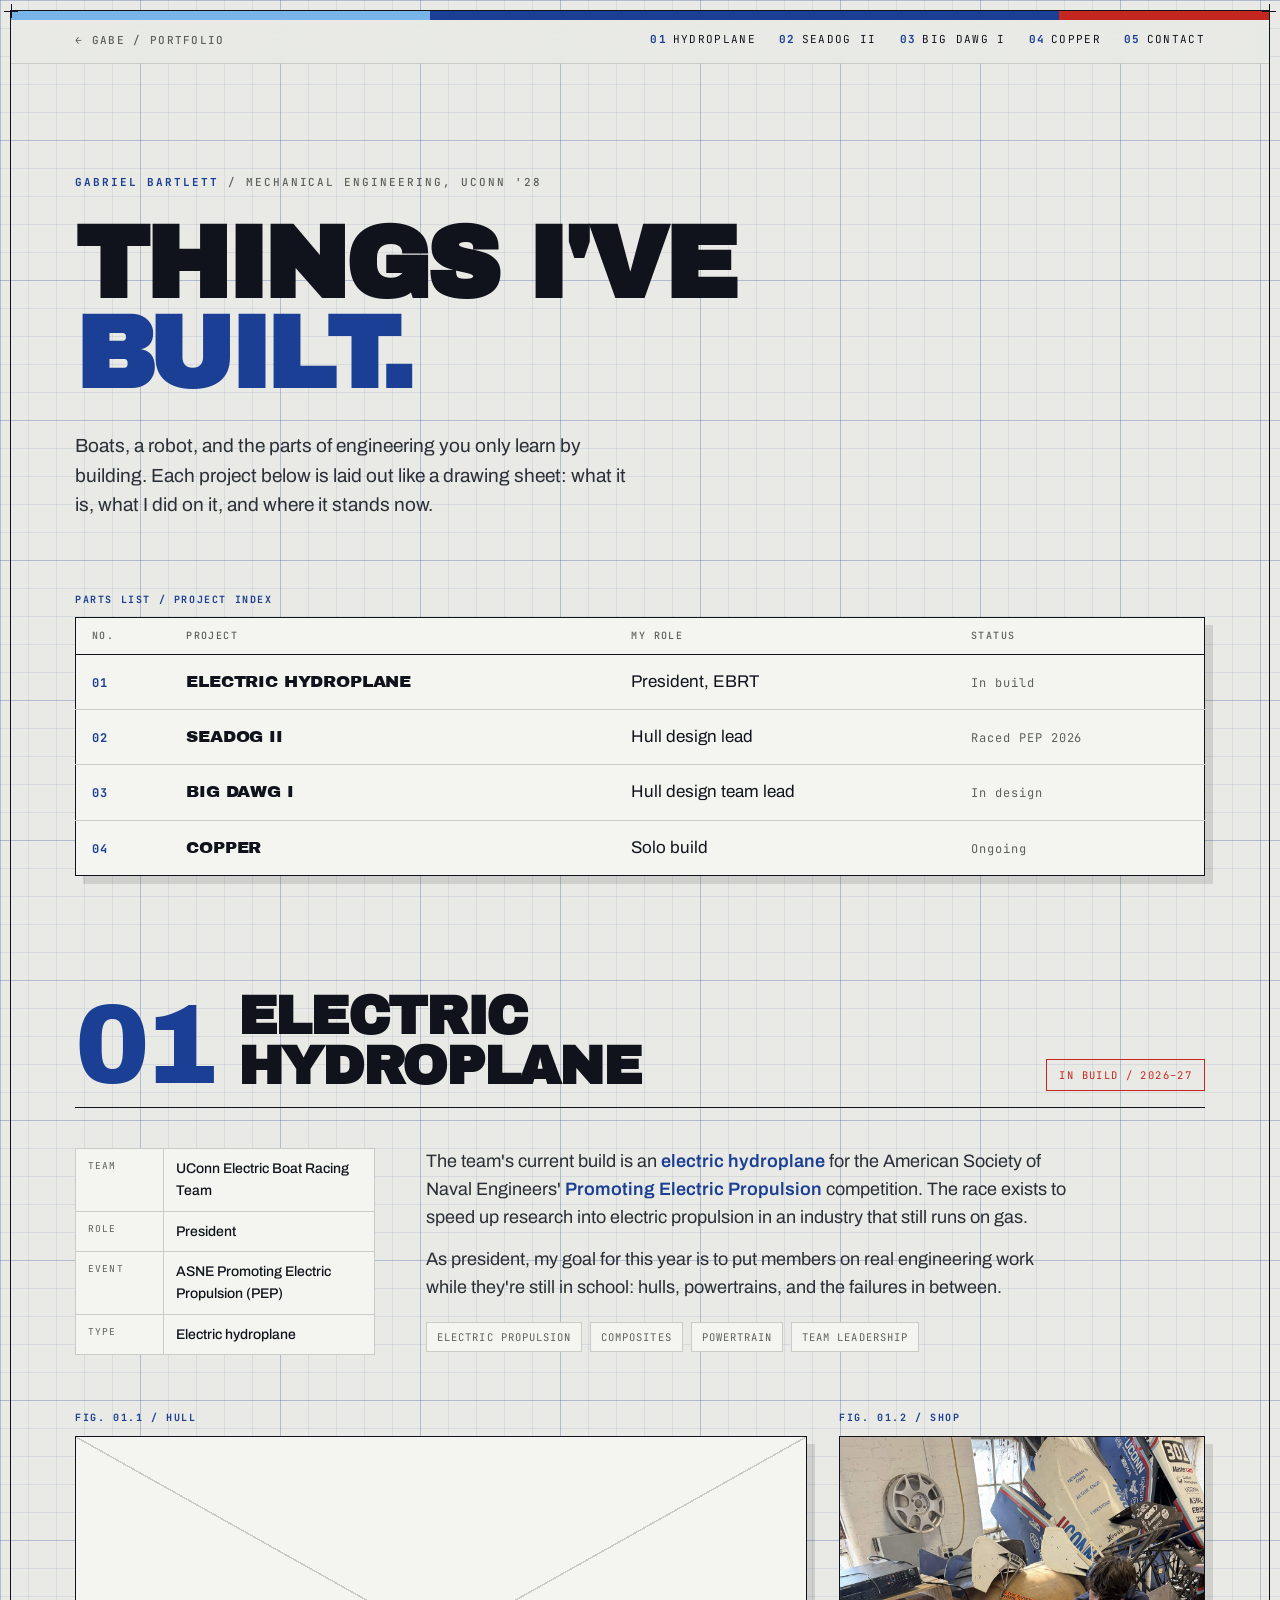
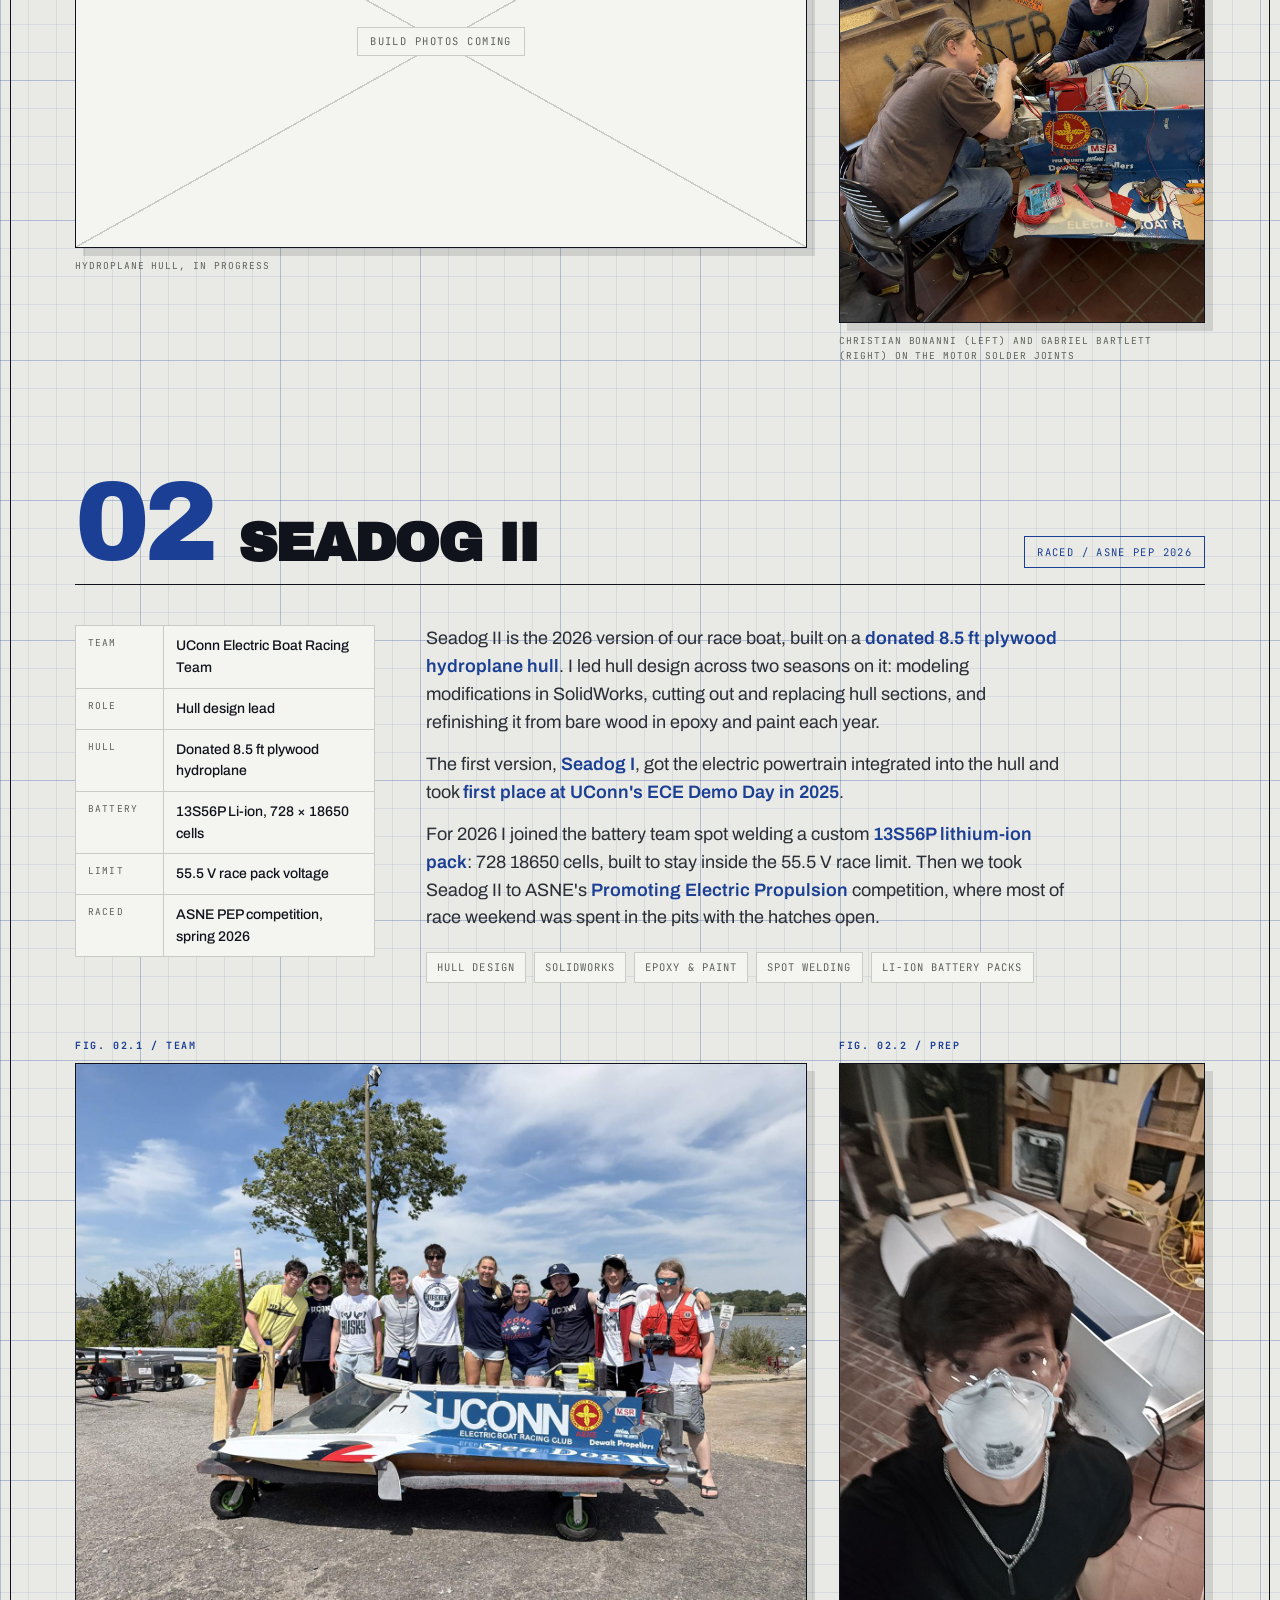
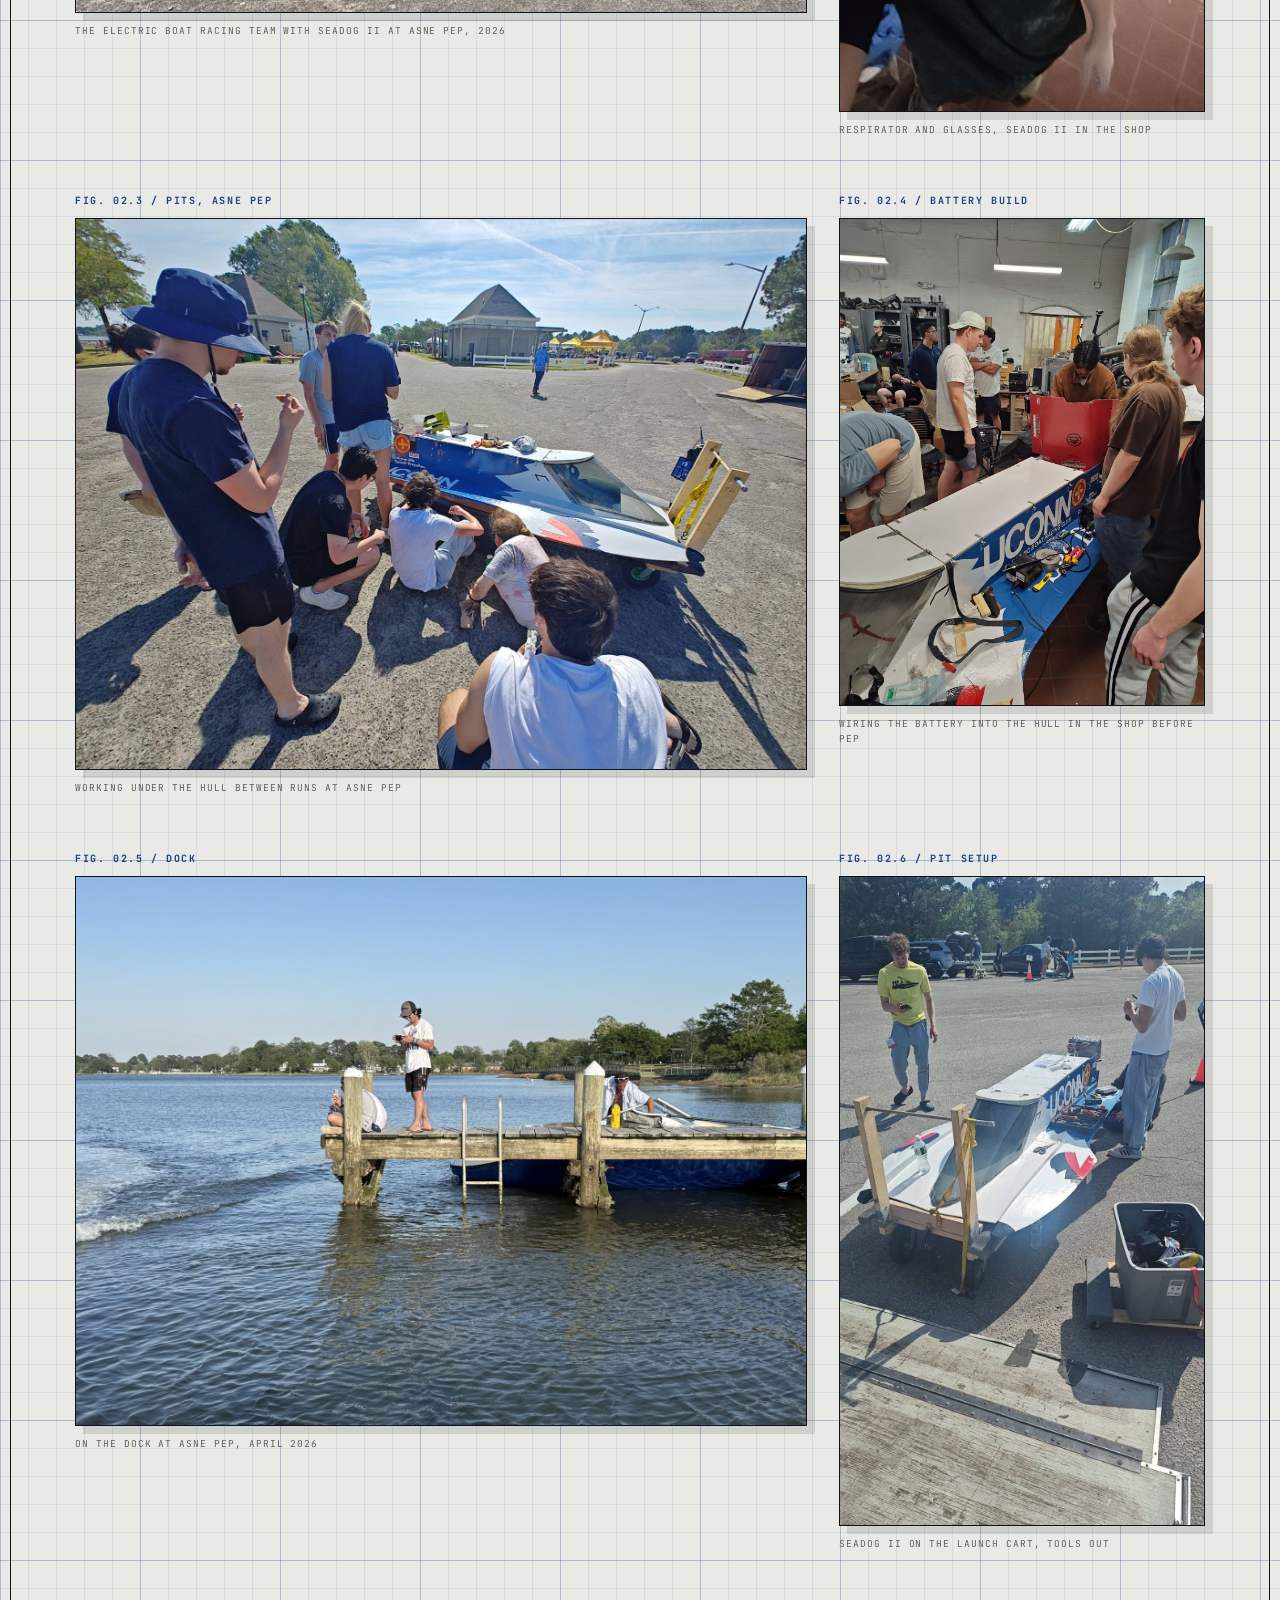
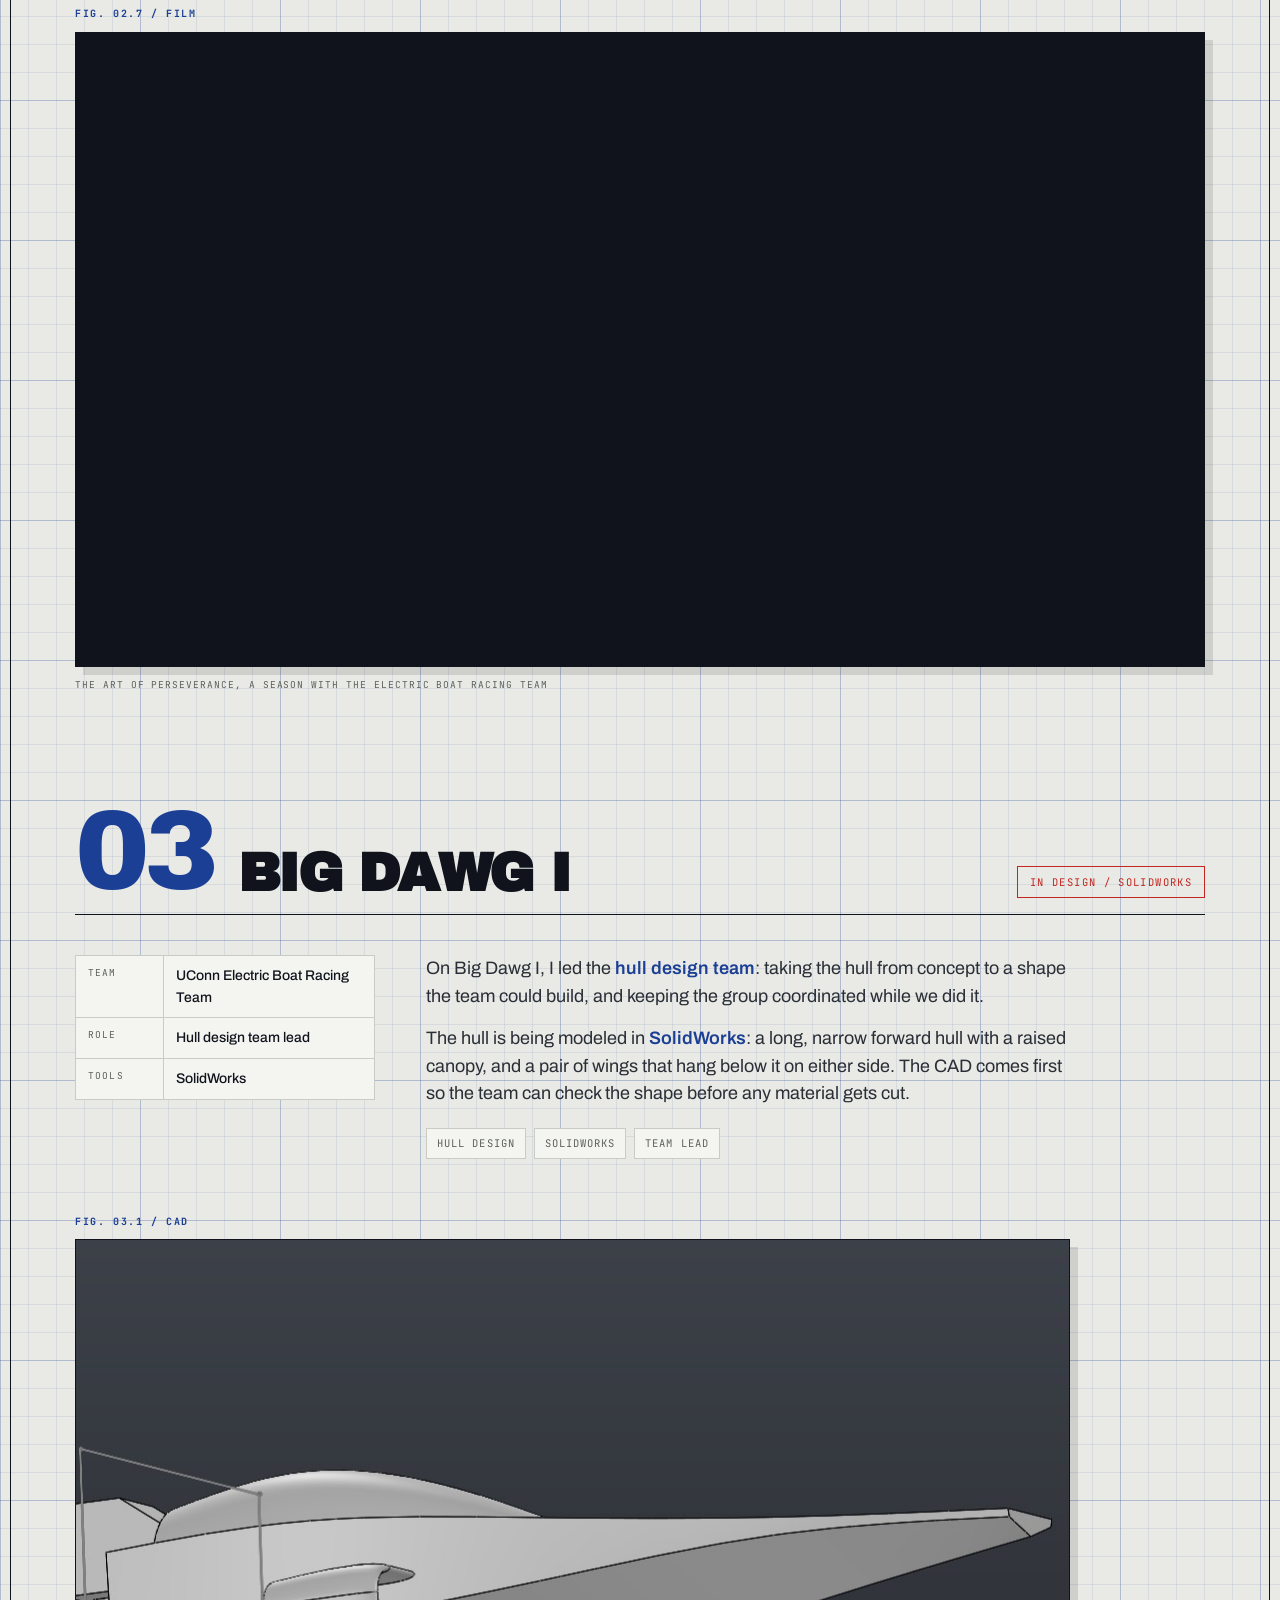
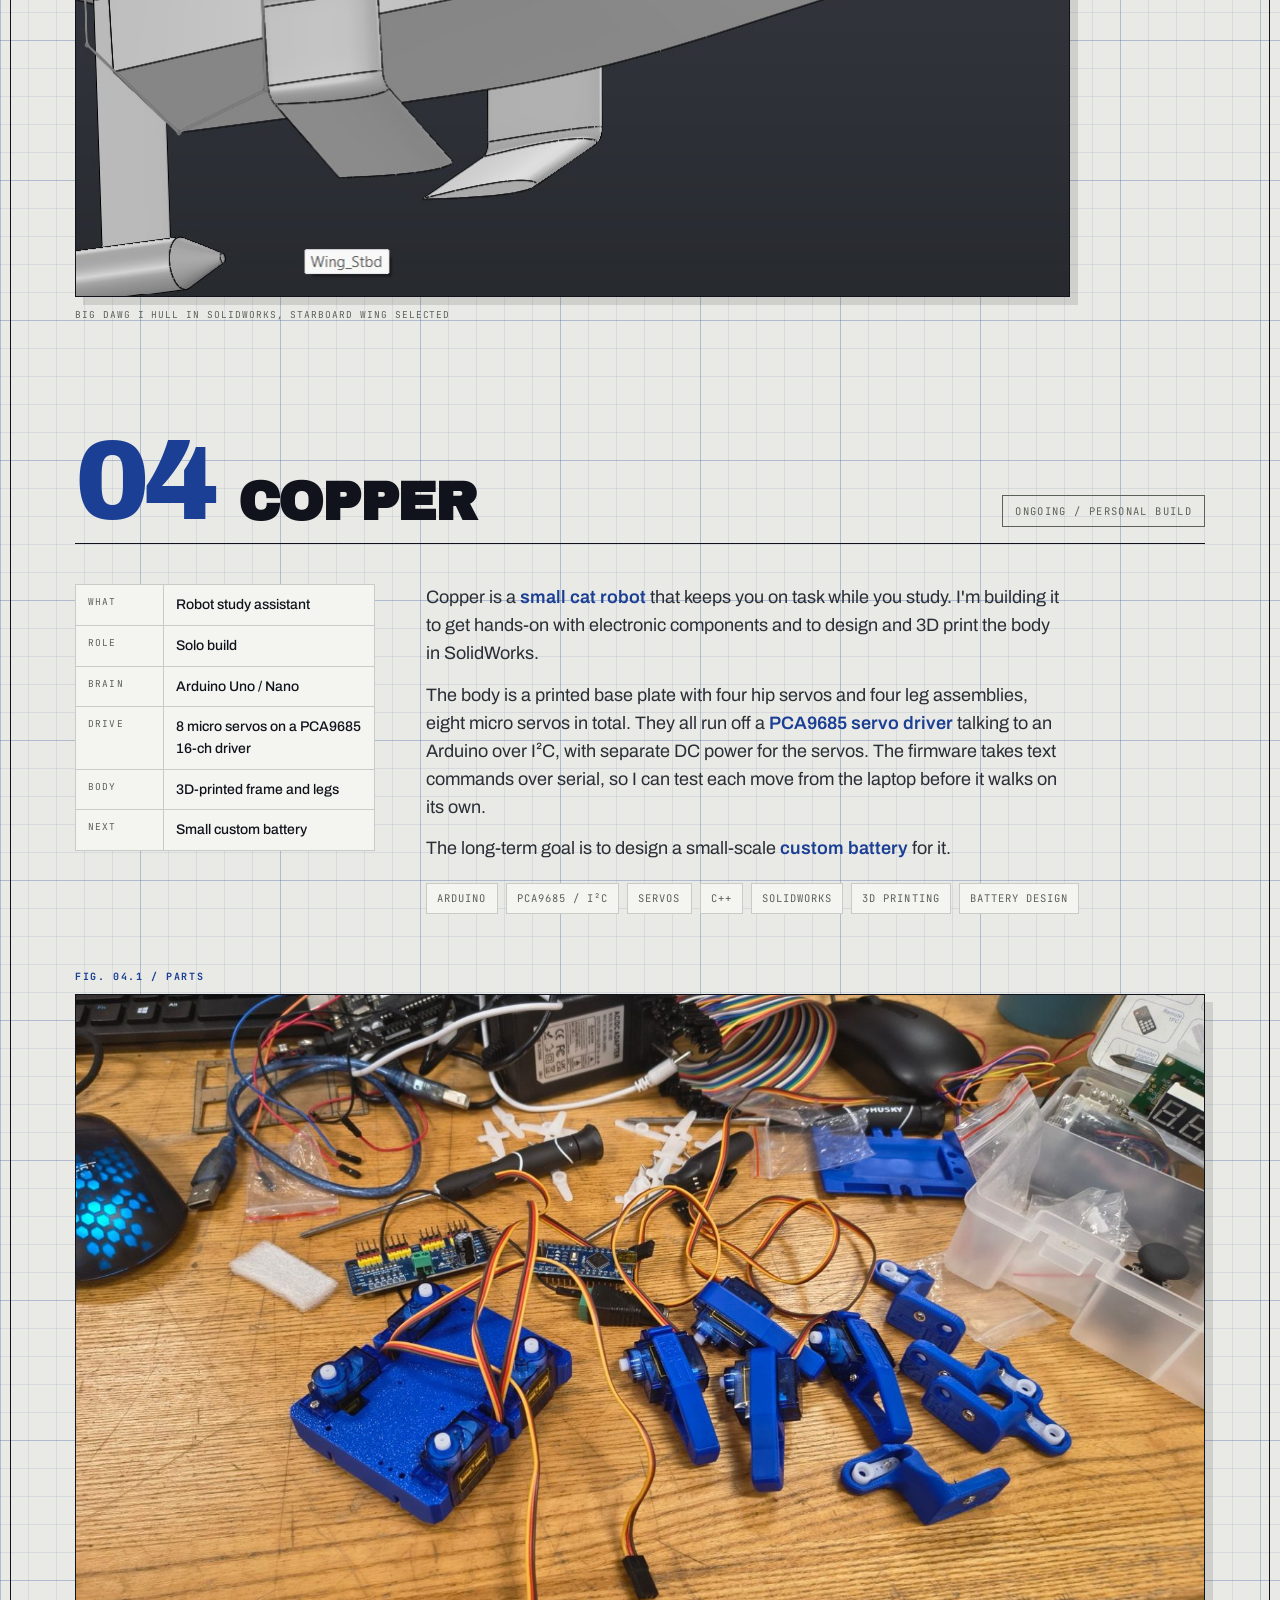
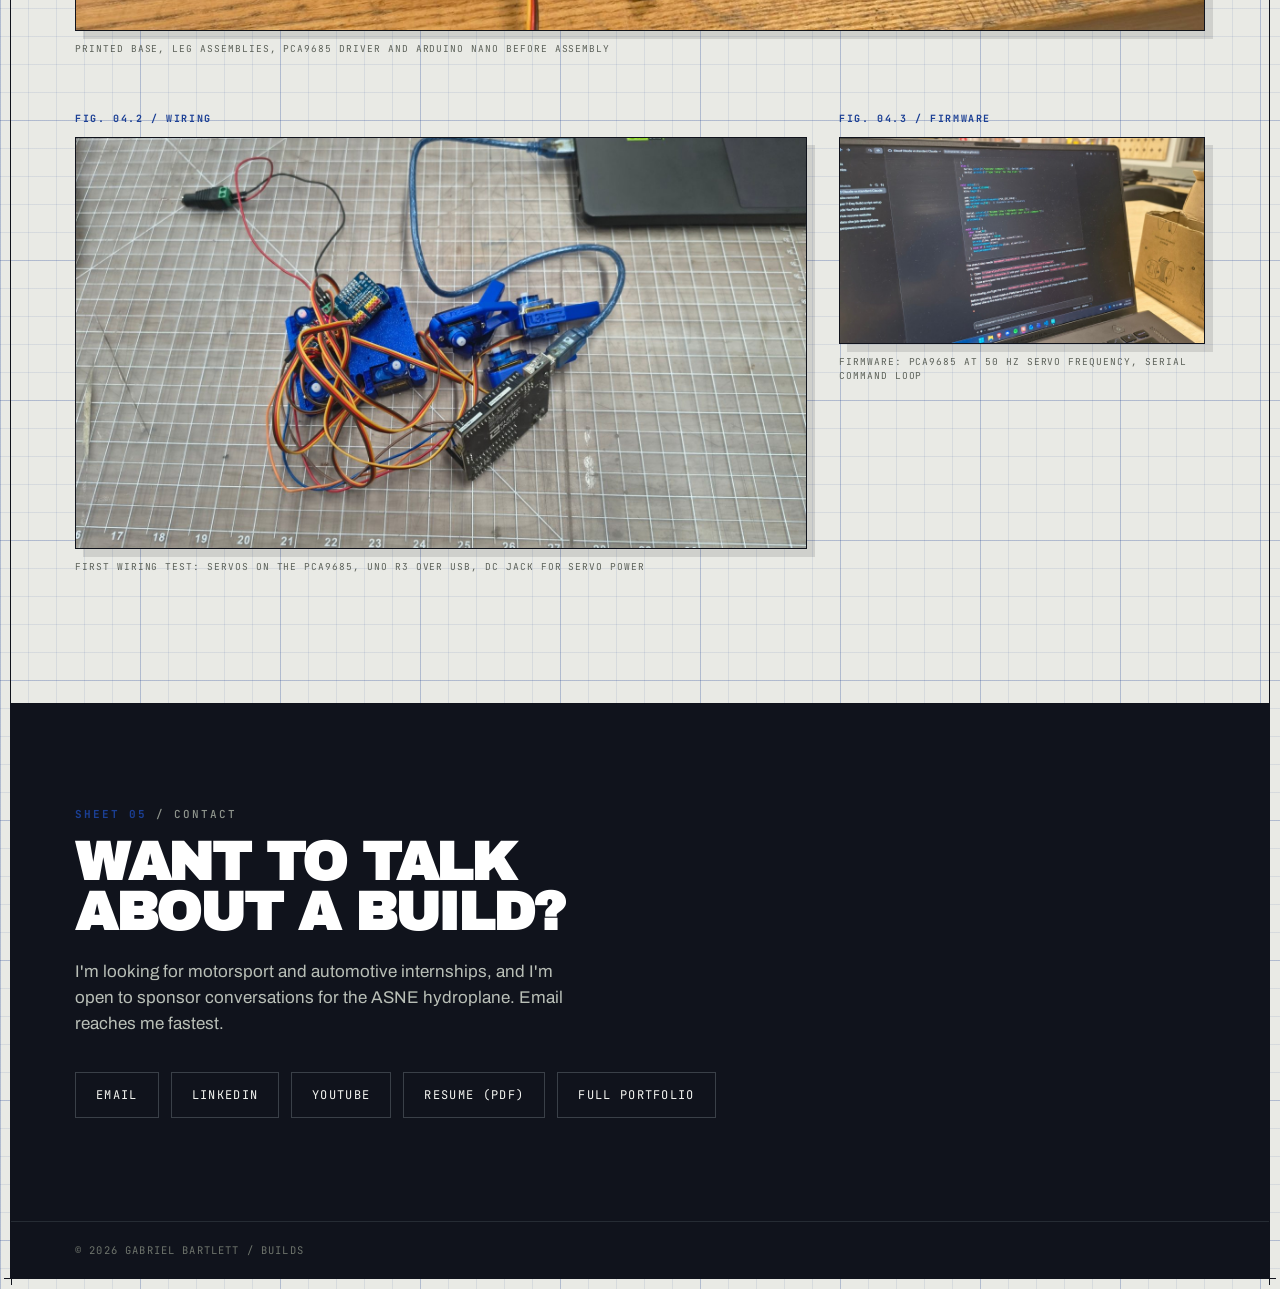
==== gabrielbartlett/index.html @ 229182db "Update resume to Nov 2026 and correct Seadog II details Replace resume.pdf with the November 2026 ve" ====
<!DOCTYPE html>
<html lang="en">
<head>
<meta charset="utf-8">
<meta name="viewport" content="width=device-width, initial-scale=1">
<title>Gabriel Bartlett / Builds</title>
<meta name="description" content="Project showcase for Gabriel Bartlett, mechanical engineering at UConn: Seadog II, Big Dawg I, the ASNE electric hydroplane, and Copper the study robot.">
<link rel="preconnect" href="https://fonts.googleapis.com">
<link rel="preconnect" href="https://fonts.gstatic.com" crossorigin>
<link href="https://fonts.googleapis.com/css2?family=Archivo+Black&family=Archivo:wght@400;500;600&family=JetBrains+Mono:wght@400;500;700&display=swap" rel="stylesheet">
<style>
:root{
  --paper:#E9EAE5;
  --paper-2:#F4F5F1;
  --ink:#10131C;
  --ink-soft:#5C6159;
  --line:#C9CCC4;
  --blue:#1B3F94;
  --sky:#79B4E8;
  --red:#C4271F;
  --grid:rgba(27,63,148,.09);
  --grid-strong:rgba(27,63,148,.20);
  --pad:clamp(20px,5vw,72px);
}
*{box-sizing:border-box;margin:0;padding:0}
html{scroll-behavior:smooth}
body{
  background-color:var(--paper);
  background-image:
    linear-gradient(var(--grid-strong) 1px, transparent 1px),
    linear-gradient(90deg, var(--grid-strong) 1px, transparent 1px),
    linear-gradient(var(--grid) 1px, transparent 1px),
    linear-gradient(90deg, var(--grid) 1px, transparent 1px);
  background-size:140px 140px,140px 140px,28px 28px,28px 28px;
  color:var(--ink);
  font-family:"Archivo",system-ui,sans-serif;
  font-size:17px;line-height:1.55;
  -webkit-font-smoothing:antialiased;
}
a{color:inherit}
:focus-visible{outline:3px solid var(--red);outline-offset:3px}
.mono,.eyebrow,.tag,.fig-lbl,figcaption,.specs dt,.parts th,.parts td.c{font-family:"JetBrains Mono",ui-monospace,monospace}
.eyebrow{font-size:11px;font-weight:500;letter-spacing:.18em;text-transform:uppercase;color:var(--ink-soft)}
.eyebrow b{color:var(--blue);font-weight:700}

/* frame */
.sheet{position:relative;margin:10px;border:1.5px solid var(--ink)}
.cross{position:absolute;width:14px;height:14px;pointer-events:none}
.cross::before{content:"";position:absolute;top:50%;left:0;right:0;height:1px;background:var(--ink)}
.cross::after{content:"";position:absolute;left:50%;top:0;bottom:0;width:1px;background:var(--ink)}
.cross.tl{top:-7px;left:-7px}.cross.tr{top:-7px;right:-7px}
.cross.bl{bottom:-7px;left:-7px}.cross.br{bottom:-7px;right:-7px}
.livery{display:flex;height:9px}
.livery i{display:block;height:100%}
.livery i:nth-child(1){background:var(--sky);flex:2}
.livery i:nth-child(2){background:var(--blue);flex:3}
.livery i:nth-child(3){background:var(--red);flex:1}

/* header */
.topbar{position:sticky;top:0;z-index:40;background:rgba(233,234,229,.92);backdrop-filter:blur(8px);border-bottom:1px solid var(--line)}
.topbar .row{display:flex;justify-content:space-between;align-items:center;gap:16px;padding:11px var(--pad)}
.topbar nav{display:flex;gap:clamp(12px,1.8vw,24px);flex-wrap:wrap}
.topbar a{font-family:"JetBrains Mono",monospace;font-size:11px;letter-spacing:.12em;text-transform:uppercase;text-decoration:none;padding-bottom:2px;border-bottom:2px solid transparent;white-space:nowrap}
.topbar a .n{color:var(--blue);font-weight:700;margin-right:6px}
.topbar a:hover{border-bottom-color:var(--red)}
@media (max-width:620px){.topbar a .n{display:none}.topbar .row{flex-direction:column;align-items:flex-start;gap:8px}}

/* hero */
.hero{padding:clamp(48px,9vw,110px) var(--pad) clamp(40px,6vw,72px)}
.hero .wrap{max-width:1400px;margin:0 auto}
h1{font-family:"Archivo Black",sans-serif;font-size:clamp(2.6rem,8vw,7.2rem);line-height:.88;letter-spacing:-.035em;text-transform:uppercase;margin-top:clamp(18px,3vw,28px)}
h1 .hl{color:var(--blue)}
.lede{margin-top:clamp(20px,3vw,32px);max-width:52ch;font-size:clamp(16px,2vw,19px);color:#2A2E36}

/* parts list (index table) */
.parts-wrap{padding:0 var(--pad)}
.parts{max-width:1400px;margin:0 auto;width:100%;border-collapse:collapse;background:var(--paper-2);border:1.5px solid var(--ink);box-shadow:8px 8px 0 rgba(16,19,28,.12)}
.parts caption{text-align:left;font-family:"JetBrains Mono",monospace;font-size:10px;font-weight:700;letter-spacing:.16em;text-transform:uppercase;color:var(--blue);padding-bottom:10px}
.parts th{font-size:10px;letter-spacing:.14em;text-transform:uppercase;color:var(--ink-soft);font-weight:500;text-align:left;padding:10px 16px;border-bottom:1.5px solid var(--ink)}
.parts td{padding:14px 16px;border-top:1px solid var(--line);vertical-align:baseline}
.parts td.c{font-size:12px;letter-spacing:.08em;color:var(--ink-soft);white-space:nowrap}
.parts td.c.no{color:var(--blue);font-weight:700}
.parts td a{font-family:"Archivo Black",sans-serif;text-transform:uppercase;letter-spacing:-.01em;text-decoration:none;border-bottom:2px solid transparent}
.parts tr:hover td{background:var(--paper)}
.parts tr:hover td a{border-bottom-color:var(--red)}
@media (max-width:700px){.parts .hide-sm{display:none}}

/* project sheets */
.project{padding:clamp(64px,9vw,120px) var(--pad) 0}
.project .wrap{max-width:1400px;margin:0 auto}
.proj-head{display:flex;align-items:flex-end;justify-content:space-between;gap:20px;flex-wrap:wrap;border-bottom:1.5px solid var(--ink);padding-bottom:16px}
.proj-head .big{font-family:"Archivo Black",sans-serif;font-size:clamp(3rem,9vw,7rem);line-height:.8;letter-spacing:-.05em;color:var(--blue);margin-right:clamp(14px,2vw,24px)}
.proj-head .ttl{display:flex;align-items:flex-end;flex-wrap:wrap}
h2{font-family:"Archivo Black",sans-serif;font-size:clamp(1.8rem,4.6vw,3.4rem);line-height:.92;letter-spacing:-.025em;text-transform:uppercase}
.status{font-family:"JetBrains Mono",monospace;font-size:10.5px;letter-spacing:.13em;text-transform:uppercase;padding:7px 12px;border:1.5px solid currentColor;white-space:nowrap}
.status.live{color:var(--red)}
.status.done{color:var(--blue)}
.status.wip{color:var(--ink-soft)}

.proj-body{display:grid;grid-template-columns:minmax(0,300px) minmax(0,1fr);gap:clamp(24px,4vw,56px);margin-top:clamp(26px,3.4vw,40px)}
@media (max-width:820px){.proj-body{grid-template-columns:1fr}}
.specs{border:1px solid var(--line);background:var(--paper-2);align-self:start}
.specs div{display:grid;grid-template-columns:88px 1fr;border-top:1px solid var(--line)}
.specs div:first-child{border-top:none}
.specs dt{font-size:9.5px;letter-spacing:.12em;text-transform:uppercase;color:var(--ink-soft);padding:10px 12px;border-right:1px solid var(--line)}
.specs dd{font-size:14px;padding:9px 12px;font-weight:500}
.write p{max-width:64ch;color:#2A2E36;font-size:clamp(16px,1.8vw,18px)}
.write p + p{margin-top:14px}
.write b{color:var(--blue);font-weight:600}
.tags{display:flex;flex-wrap:wrap;gap:8px;margin-top:20px}
.tag{font-size:10.5px;letter-spacing:.1em;text-transform:uppercase;color:var(--ink-soft);background:var(--paper-2);border:1px solid var(--line);padding:6px 10px}

/* figures */
.figs{display:grid;gap:clamp(18px,2.6vw,32px);margin-top:clamp(30px,4vw,48px)}
.figs.two{grid-template-columns:minmax(0,2fr) minmax(0,1fr);align-items:start}
@media (max-width:760px){.figs.two{grid-template-columns:1fr}}
.fig-lbl{display:inline-block;margin-bottom:10px;font-size:10px;font-weight:700;letter-spacing:.16em;text-transform:uppercase;color:var(--blue)}
.frame{border:1.5px solid var(--ink);background:var(--paper-2);box-shadow:8px 8px 0 rgba(16,19,28,.12);line-height:0;overflow:hidden}
.frame img{width:100%;height:auto;display:block}
.frame.video{position:relative;aspect-ratio:16/9;background:var(--ink)}
.frame.video iframe{position:absolute;inset:0;width:100%;height:100%;border:0}
figcaption{margin-top:11px;font-size:9.5px;letter-spacing:.1em;text-transform:uppercase;color:var(--ink-soft)}
/* empty drawing frame for photos not added yet */
.frame.empty{aspect-ratio:16/9;line-height:1.4;display:flex;align-items:center;justify-content:center;
  background:
    linear-gradient(to top right, transparent calc(50% - .75px), var(--line) calc(50% - .75px), var(--line) calc(50% + .75px), transparent calc(50% + .75px)),
    linear-gradient(to top left, transparent calc(50% - .75px), var(--line) calc(50% - .75px), var(--line) calc(50% + .75px), transparent calc(50% + .75px)),
    var(--paper-2)}
.figs:not(.two) .frame.empty{aspect-ratio:21/6}
.frame.empty span{font-family:"JetBrains Mono",monospace;font-size:10.5px;letter-spacing:.14em;text-transform:uppercase;color:var(--ink-soft);background:var(--paper-2);padding:6px 12px;border:1px solid var(--line)}

/* contact */
#contact{margin-top:clamp(72px,10vw,130px);padding:clamp(56px,8vw,104px) var(--pad);background:var(--ink);color:var(--paper-2)}
#contact .wrap{max-width:1400px;margin:0 auto}
#contact .eyebrow{color:#8E948C}
#contact h2{color:#fff;margin:14px 0 22px}
#contact p{max-width:50ch;color:#B9BFB7}
.links{display:flex;flex-wrap:wrap;gap:12px;margin-top:34px}
.links a{font-family:"JetBrains Mono",monospace;font-size:12px;letter-spacing:.11em;text-transform:uppercase;text-decoration:none;border:1px solid #3A4048;padding:13px 20px;transition:background .16s,color .16s,border-color .16s}
.links a:hover{background:var(--paper-2);color:var(--ink);border-color:var(--paper-2)}
footer{padding:20px var(--pad);background:var(--ink);color:#6E746C;font-family:"JetBrains Mono",monospace;font-size:10.5px;letter-spacing:.11em;text-transform:uppercase;border-top:1px solid #262C34}

/* reveal */
.rv{opacity:0;transform:translateY(16px);transition:opacity .55s ease,transform .55s ease}
.rv.in{opacity:1;transform:none}
@media (max-width:700px){.sheet{margin:6px}}
@media (prefers-reduced-motion:reduce){.rv{opacity:1;transform:none;transition:none}html{scroll-behavior:auto}}
</style>
</head>
<body>
<div class="sheet">
<i class="cross tl" aria-hidden="true"></i>
<i class="cross tr" aria-hidden="true"></i>
<i class="cross bl" aria-hidden="true"></i>
<i class="cross br" aria-hidden="true"></i>
<div class="livery" aria-hidden="true"><i></i><i></i><i></i></div>

<header class="topbar">
  <div class="row">
    <a href="../" class="eyebrow" style="border:none">← Gabe / Portfolio</a>
    <nav aria-label="Projects">
      <a href="#hydroplane"><span class="n">01</span>Hydroplane</a>
      <a href="#seadog"><span class="n">02</span>Seadog II</a>
      <a href="#bigdawg"><span class="n">03</span>Big Dawg I</a>
      <a href="#copper"><span class="n">04</span>Copper</a>
      <a href="#contact"><span class="n">05</span>Contact</a>
    </nav>
  </div>
</header>

<main>
<div class="hero">
  <div class="wrap">
    <p class="eyebrow"><b>Gabriel Bartlett</b> / Mechanical Engineering, UConn '28</p>
    <h1>Things I've<br><span class="hl">built.</span></h1>
    <p class="lede">Boats, a robot, and the parts of engineering you only learn by building. Each project below is laid out like a drawing sheet: what it is, what I did on it, and where it stands now.</p>
  </div>
</div>

<div class="parts-wrap">
  <table class="parts rv">
    <caption>Parts list / Project index</caption>
    <thead>
      <tr><th>No.</th><th>Project</th><th class="hide-sm">My role</th><th>Status</th></tr>
    </thead>
    <tbody>
      <tr><td class="c no">01</td><td><a href="#hydroplane">Electric hydroplane</a></td><td class="hide-sm">President, EBRT</td><td class="c">In build</td></tr>
      <tr><td class="c no">02</td><td><a href="#seadog">Seadog II</a></td><td class="hide-sm">Hull design lead</td><td class="c">Raced PEP 2026</td></tr>
      <tr><td class="c no">03</td><td><a href="#bigdawg">Big Dawg I</a></td><td class="hide-sm">Hull design team lead</td><td class="c">In design</td></tr>
      <tr><td class="c no">04</td><td><a href="#copper">Copper</a></td><td class="hide-sm">Solo build</td><td class="c">Ongoing</td></tr>
    </tbody>
  </table>
</div>

<!-- 01 -->
<section class="project" id="hydroplane">
  <div class="wrap">
    <div class="proj-head rv">
      <div class="ttl"><span class="big">01</span><h2>Electric<br>hydroplane</h2></div>
      <span class="status live">In build / 2026–27</span>
    </div>
    <div class="proj-body">
      <dl class="specs rv">
        <div><dt>Team</dt><dd>UConn Electric Boat Racing Team</dd></div>
        <div><dt>Role</dt><dd>President</dd></div>
        <div><dt>Event</dt><dd>ASNE Promoting Electric Propulsion (PEP)</dd></div>
        <div><dt>Type</dt><dd>Electric hydroplane</dd></div>
      </dl>
      <div class="write rv">
        <p>The team's current build is an <b>electric hydroplane</b> for the American Society of Naval Engineers' <b>Promoting Electric Propulsion</b> competition. The race exists to speed up research into electric propulsion in an industry that still runs on gas.</p>
        <p>As president, my goal for this year is to put members on real engineering work while they're still in school: hulls, powertrains, and the failures in between.</p>
        <div class="tags"><span class="tag">Electric propulsion</span><span class="tag">Composites</span><span class="tag">Powertrain</span><span class="tag">Team leadership</span></div>
      </div>
    </div>
    <div class="figs two">
      <figure class="rv">
        <span class="fig-lbl">Fig. 01.1 / Hull</span>
        <div class="frame empty"><span>Build photos coming</span></div>
        <figcaption>Hydroplane hull, in progress</figcaption>
      </figure>
      <figure class="rv">
        <span class="fig-lbl">Fig. 01.2 / Shop</span>
        <div class="frame">
          <img src="../images/motor-solder.jpg" width="1200" height="1600" loading="lazy"
               alt="Two students working on motor solder joints on the boat in the shop">
        </div>
        <figcaption>Christian Bonanni (left) and Gabriel Bartlett (right) on the motor solder joints</figcaption>
      </figure>
    </div>
  </div>
</section>

<!-- 02 -->
<section class="project" id="seadog">
  <div class="wrap">
    <div class="proj-head rv">
      <div class="ttl"><span class="big">02</span><h2>Seadog II</h2></div>
      <span class="status done">Raced / ASNE PEP 2026</span>
    </div>
    <div class="proj-body">
      <dl class="specs rv">
        <div><dt>Team</dt><dd>UConn Electric Boat Racing Team</dd></div>
        <div><dt>Role</dt><dd>Hull design lead</dd></div>
        <div><dt>Hull</dt><dd>Donated 8.5 ft plywood hydroplane</dd></div>
        <div><dt>Battery</dt><dd>13S56P Li-ion, 728 &times; 18650 cells</dd></div>
        <div><dt>Limit</dt><dd>55.5 V race pack voltage</dd></div>
        <div><dt>Raced</dt><dd>ASNE PEP competition, spring 2026</dd></div>
      </dl>
      <div class="write rv">
        <p>Seadog II is the 2026 version of our race boat, built on a <b>donated 8.5 ft plywood hydroplane hull</b>. I led hull design across two seasons on it: modeling modifications in SolidWorks, cutting out and replacing hull sections, and refinishing it from bare wood in epoxy and paint each year.</p>
        <p>The first version, <b>Seadog I</b>, got the electric powertrain integrated into the hull and took <b>first place at UConn's ECE Demo Day in 2025</b>.</p>
        <p>For 2026 I joined the battery team spot welding a custom <b>13S56P lithium-ion pack</b>: 728 18650 cells, built to stay inside the 55.5 V race limit. Then we took Seadog II to ASNE's <b>Promoting Electric Propulsion</b> competition, where most of race weekend was spent in the pits with the hatches open.</p>
        <div class="tags"><span class="tag">Hull design</span><span class="tag">SolidWorks</span><span class="tag">Epoxy &amp; paint</span><span class="tag">Spot welding</span><span class="tag">Li-ion battery packs</span></div>
      </div>
    </div>
    <div class="figs two">
      <figure class="rv">
        <span class="fig-lbl">Fig. 02.1 / Team</span>
        <div class="frame">
          <img src="../images/team-2026.jpg" width="1600" height="1200" loading="lazy"
               alt="The UConn Electric Boat Racing Team standing together behind Seadog II at the water's edge">
        </div>
        <figcaption>The Electric Boat Racing Team with Seadog II at ASNE PEP, 2026</figcaption>
      </figure>
      <figure class="rv">
        <span class="fig-lbl">Fig. 02.2 / Prep</span>
        <div class="frame">
          <img src="../images/respirator-seadog2.jpg" width="720" height="1280" loading="lazy"
               alt="Gabriel Bartlett in a respirator and safety glasses, with the Seadog II hull behind him in the shop">
        </div>
        <figcaption>Respirator and glasses, Seadog II in the shop</figcaption>
      </figure>
    </div>
    <div class="figs two">
      <figure class="rv">
        <span class="fig-lbl">Fig. 02.3 / Pits, ASNE PEP</span>
        <div class="frame">
          <img src="../images/pep-pits.jpg" width="1600" height="1205" loading="lazy"
               alt="Team members crouched around Seadog II on its cart in the competition parking lot, working under the hull">
        </div>
        <figcaption>Working under the hull between runs at ASNE PEP</figcaption>
      </figure>
      <figure class="rv">
        <span class="fig-lbl">Fig. 02.4 / Battery build</span>
        <div class="frame">
          <img src="../images/seadog-shop-battery.jpg" width="1200" height="1600" loading="lazy"
               alt="Team members in the shop around Seadog II with the hatches open, a soldering station and tools on the deck">
        </div>
        <figcaption>Wiring the battery into the hull in the shop before PEP</figcaption>
      </figure>
    </div>
    <div class="figs two">
      <figure class="rv">
        <span class="fig-lbl">Fig. 02.5 / Dock</span>
        <div class="frame">
          <img src="../images/pep-dock.jpg" width="1600" height="1200" loading="lazy"
               alt="Team members on a wooden dock at the competition, with a blue hull in the water alongside">
        </div>
        <figcaption>On the dock at ASNE PEP, April 2026</figcaption>
      </figure>
      <figure class="rv">
        <span class="fig-lbl">Fig. 02.6 / Pit setup</span>
        <div class="frame">
          <img src="../images/pep-cart.jpg" width="900" height="1600" loading="lazy"
               alt="Seadog II on its wooden launch cart in the competition lot, with toolkits laid out on the deck">
        </div>
        <figcaption>Seadog II on the launch cart, tools out</figcaption>
      </figure>
    </div>
    <div class="figs">
      <figure class="rv">
        <span class="fig-lbl">Fig. 02.7 / Film</span>
        <div class="frame video">
          <iframe src="https://www.youtube-nocookie.com/embed/ip2hr8rALpI"
                  title="UCONN Electric Boat Racing || The Art of Perseverance"
                  loading="lazy" referrerpolicy="strict-origin-when-cross-origin"
                  allow="accelerometer; autoplay; clipboard-write; encrypted-media; gyroscope; picture-in-picture; web-share"
                  allowfullscreen></iframe>
        </div>
        <figcaption>The Art of Perseverance, a season with the Electric Boat Racing Team</figcaption>
      </figure>
    </div>
  </div>
</section>

<!-- 03 -->
<section class="project" id="bigdawg">
  <div class="wrap">
    <div class="proj-head rv">
      <div class="ttl"><span class="big">03</span><h2>Big Dawg I</h2></div>
      <span class="status live">In design / SolidWorks</span>
    </div>
    <div class="proj-body">
      <dl class="specs rv">
        <div><dt>Team</dt><dd>UConn Electric Boat Racing Team</dd></div>
        <div><dt>Role</dt><dd>Hull design team lead</dd></div>
        <div><dt>Tools</dt><dd>SolidWorks</dd></div>
      </dl>
      <div class="write rv">
        <p>On Big Dawg I, I led the <b>hull design team</b>: taking the hull from concept to a shape the team could build, and keeping the group coordinated while we did it.</p>
        <p>The hull is being modeled in <b>SolidWorks</b>: a long, narrow forward hull with a raised canopy, and a pair of wings that hang below it on either side. The CAD comes first so the team can check the shape before any material gets cut.</p>
        <div class="tags"><span class="tag">Hull design</span><span class="tag">SolidWorks</span><span class="tag">Team lead</span></div>
      </div>
    </div>
    <div class="figs">
      <figure class="rv" style="max-width:995px">
        <span class="fig-lbl">Fig. 03.1 / CAD</span>
        <div class="frame"><img src="../images/bigdawg-cad.jpg" width="995" height="657" loading="lazy" alt="SolidWorks model of the Big Dawg I hull: a long pointed grey hull with a domed canopy and two wings below it, the starboard wing labelled Wing_Stbd"></div>
        <figcaption>Big Dawg I hull in SolidWorks, starboard wing selected</figcaption>
      </figure>
    </div>
  </div>
</section>

<!-- 04 -->
<section class="project" id="copper">
  <div class="wrap">
    <div class="proj-head rv">
      <div class="ttl"><span class="big">04</span><h2>Copper</h2></div>
      <span class="status wip">Ongoing / Personal build</span>
    </div>
    <div class="proj-body">
      <dl class="specs rv">
        <div><dt>What</dt><dd>Robot study assistant</dd></div>
        <div><dt>Role</dt><dd>Solo build</dd></div>
        <div><dt>Brain</dt><dd>Arduino Uno / Nano</dd></div>
        <div><dt>Drive</dt><dd>8 micro servos on a PCA9685 16-ch driver</dd></div>
        <div><dt>Body</dt><dd>3D-printed frame and legs</dd></div>
        <div><dt>Next</dt><dd>Small custom battery</dd></div>
      </dl>
      <div class="write rv">
        <p>Copper is a <b>small cat robot</b> that keeps you on task while you study. I'm building it to get hands-on with electronic components and to design and 3D print the body in SolidWorks.</p>
        <p>The body is a printed base plate with four hip servos and four leg assemblies, eight micro servos in total. They all run off a <b>PCA9685 servo driver</b> talking to an Arduino over I²C, with separate DC power for the servos. The firmware takes text commands over serial, so I can test each move from the laptop before it walks on its own.</p>
        <p>The long-term goal is to design a small-scale <b>custom battery</b> for it.</p>
        <div class="tags"><span class="tag">Arduino</span><span class="tag">PCA9685 / I²C</span><span class="tag">Servos</span><span class="tag">C++</span><span class="tag">SolidWorks</span><span class="tag">3D printing</span><span class="tag">Battery design</span></div>
      </div>
    </div>
    <div class="figs">
      <figure class="rv">
        <span class="fig-lbl">Fig. 04.1 / Parts</span>
        <div class="frame">
          <img src="../images/copper-parts.jpg" width="1600" height="900" loading="lazy"
               alt="Copper's blue 3D-printed base plate with four servos mounted, next to four servo leg assemblies, a PCA9685 servo driver board and an Arduino Nano on a workbench">
        </div>
        <figcaption>Printed base, leg assemblies, PCA9685 driver and Arduino Nano before assembly</figcaption>
      </figure>
    </div>
    <div class="figs two">
      <figure class="rv">
        <span class="fig-lbl">Fig. 04.2 / Wiring</span>
        <div class="frame">
          <img src="../images/copper-wired.jpg" width="1600" height="900" loading="lazy"
               alt="Copper's servos wired to the PCA9685 driver on the base plate, connected to an Elegoo Uno R3 and a laptop over USB, with a DC barrel jack for servo power">
        </div>
        <figcaption>First wiring test: servos on the PCA9685, Uno R3 over USB, DC jack for servo power</figcaption>
      </figure>
      <figure class="rv">
        <span class="fig-lbl">Fig. 04.3 / Firmware</span>
        <div class="frame">
          <img src="../images/copper-firmware.jpg" width="1600" height="900" loading="lazy"
               alt="Laptop screen showing the Arduino firmware for Copper: setup code for the PCA9685 at 50 Hz and a serial command loop">
        </div>
        <figcaption>Firmware: PCA9685 at 50 Hz servo frequency, serial command loop</figcaption>
      </figure>
    </div>
  </div>
</section>

<section id="contact">
  <div class="wrap">
    <p class="eyebrow"><b>Sheet 05</b> / Contact</p>
    <h2>Want to talk<br>about a build?</h2>
    <p>I'm looking for motorsport and automotive internships, and I'm open to sponsor conversations for the ASNE hydroplane. Email reaches me fastest.</p>
    <div class="links">
      <a href="mailto:gabebartlett7125@gmail.com">Email</a>
      <a href="https://www.linkedin.com/in/gabrielbartlett/">LinkedIn</a>
      <a href="https://www.youtube.com/@ebagton">YouTube</a>
      <a href="../resume.pdf">Resume (PDF)</a>
      <a href="../">Full portfolio</a>
    </div>
  </div>
</section>
</main>

<footer>© 2026 Gabriel Bartlett / Builds</footer>
</div>

<script>
const io = new IntersectionObserver((es) => {
  es.forEach(e => { if (e.isIntersecting) { e.target.classList.add('in'); io.unobserve(e.target); } });
}, { threshold: 0.12 });
document.querySelectorAll('.rv').forEach((el, i) => {
  el.style.transitionDelay = (i % 4) * 55 + 'ms';
  io.observe(el);
});
</script>
</body>
</html>
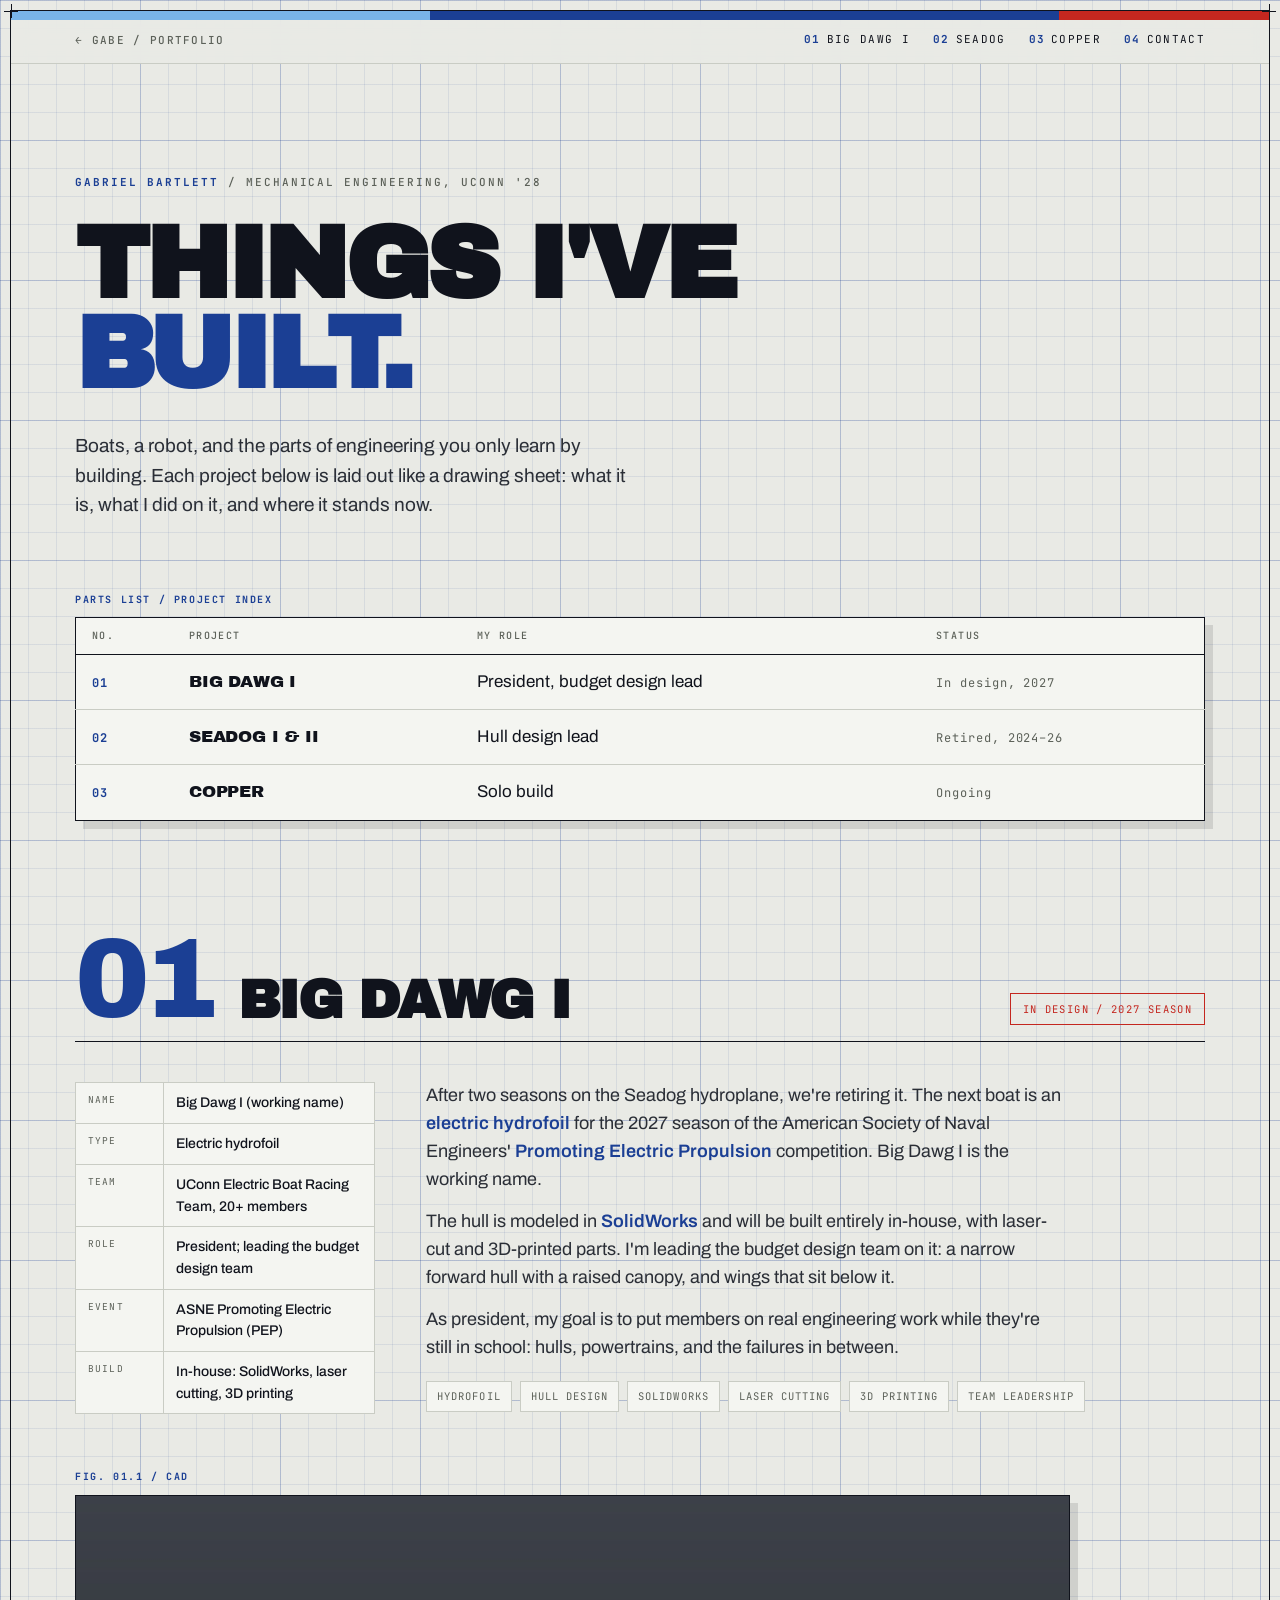
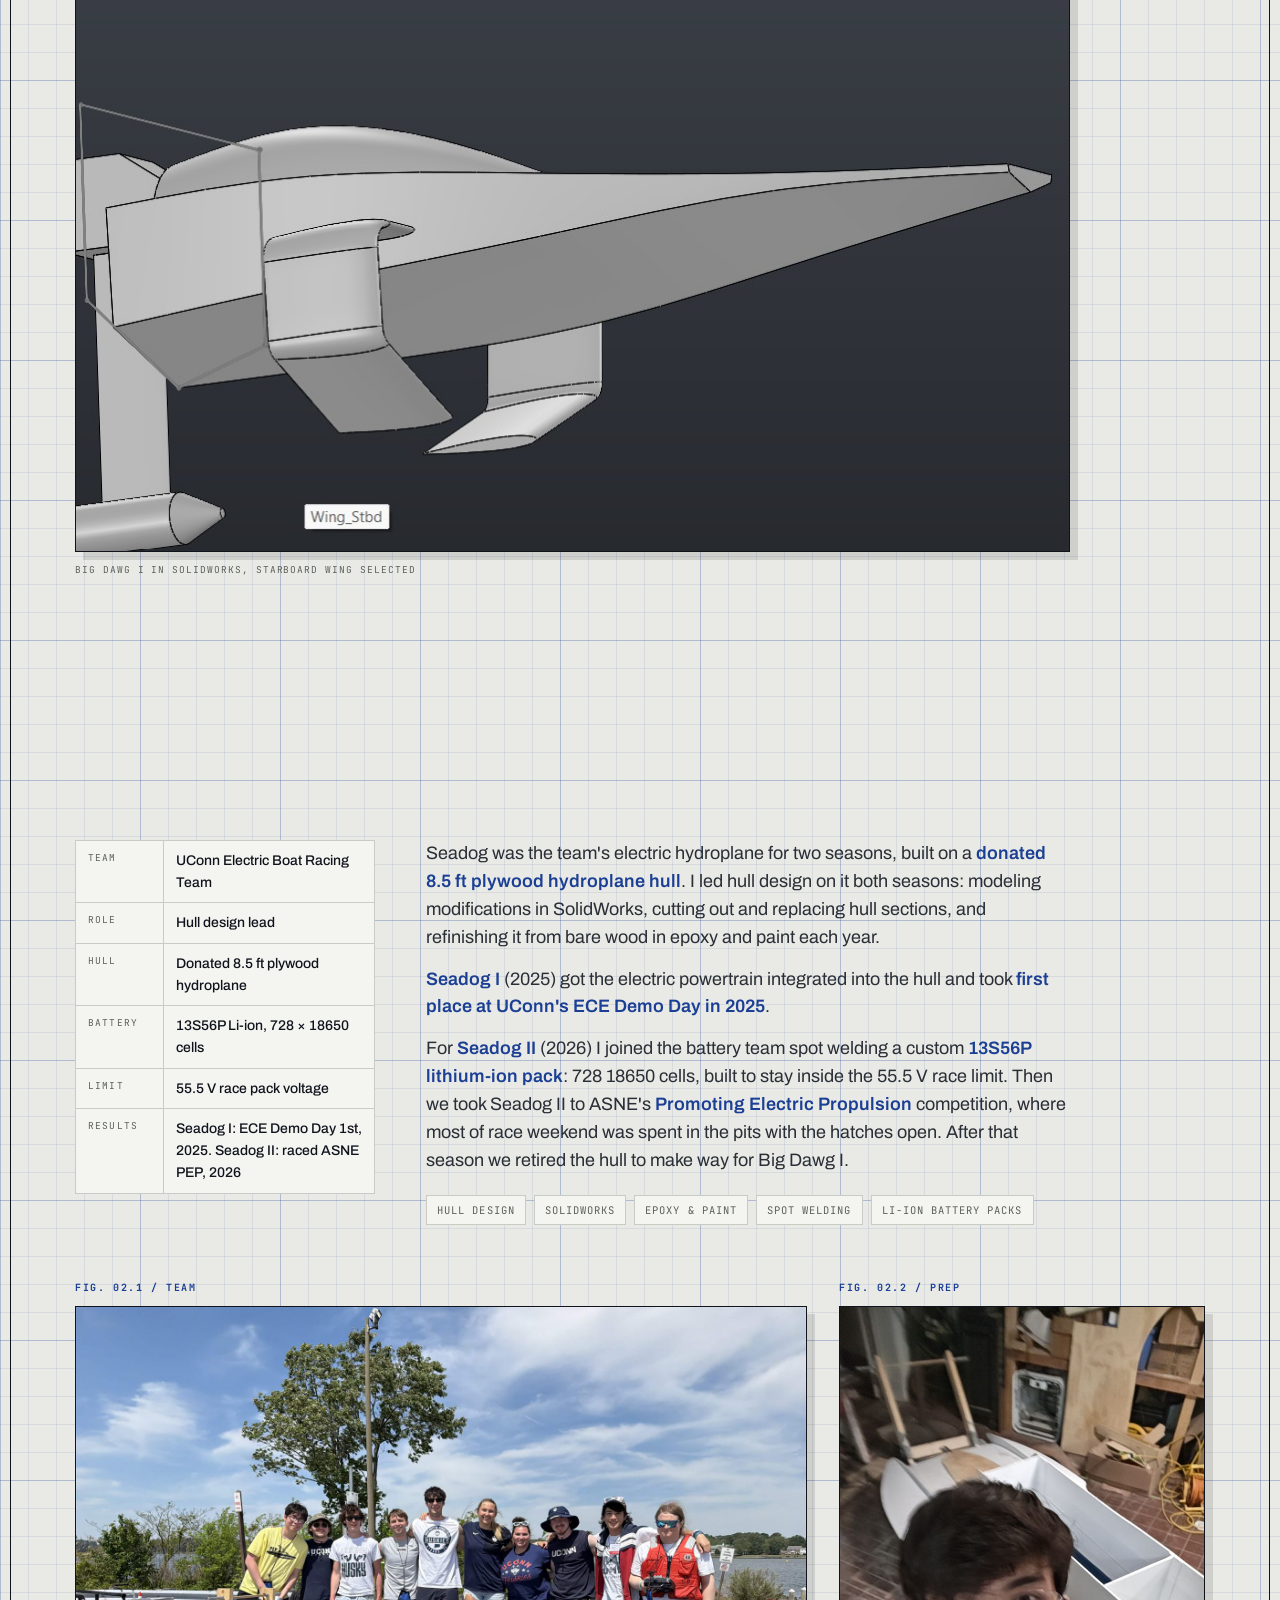
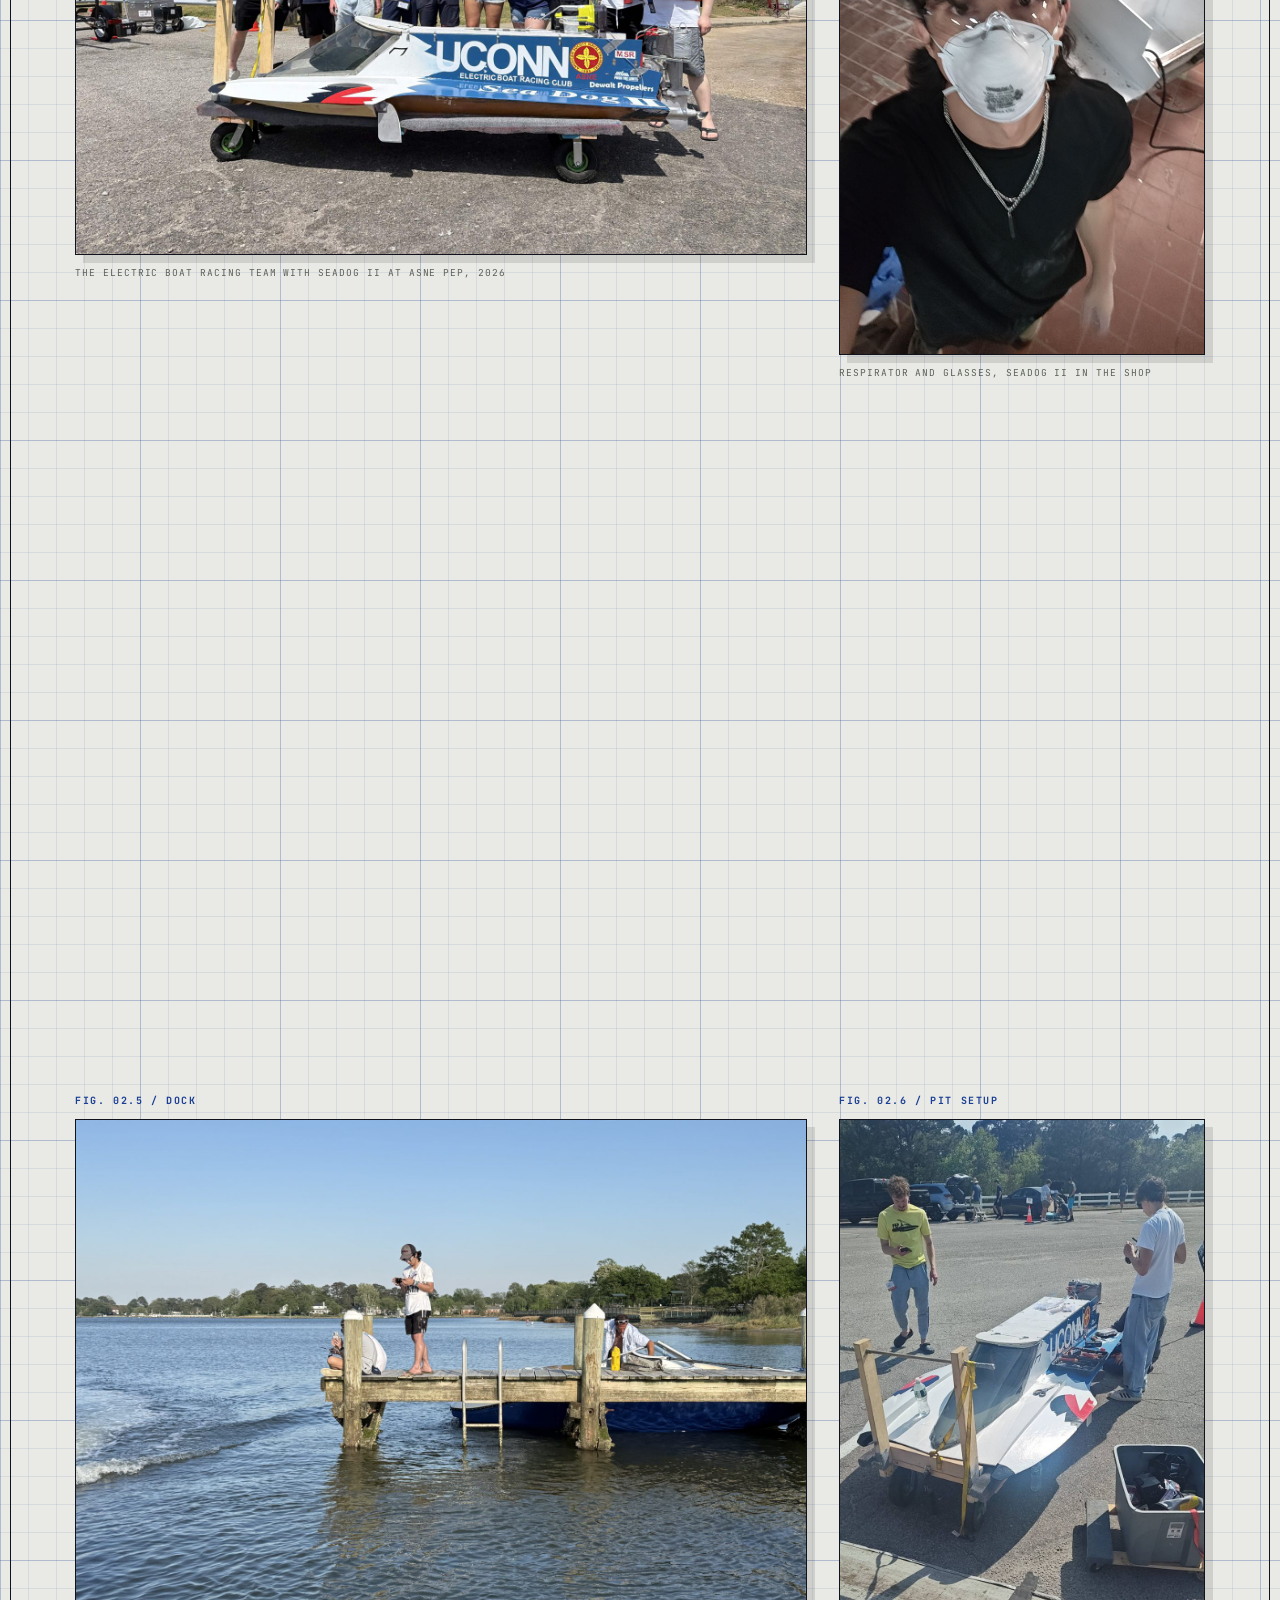
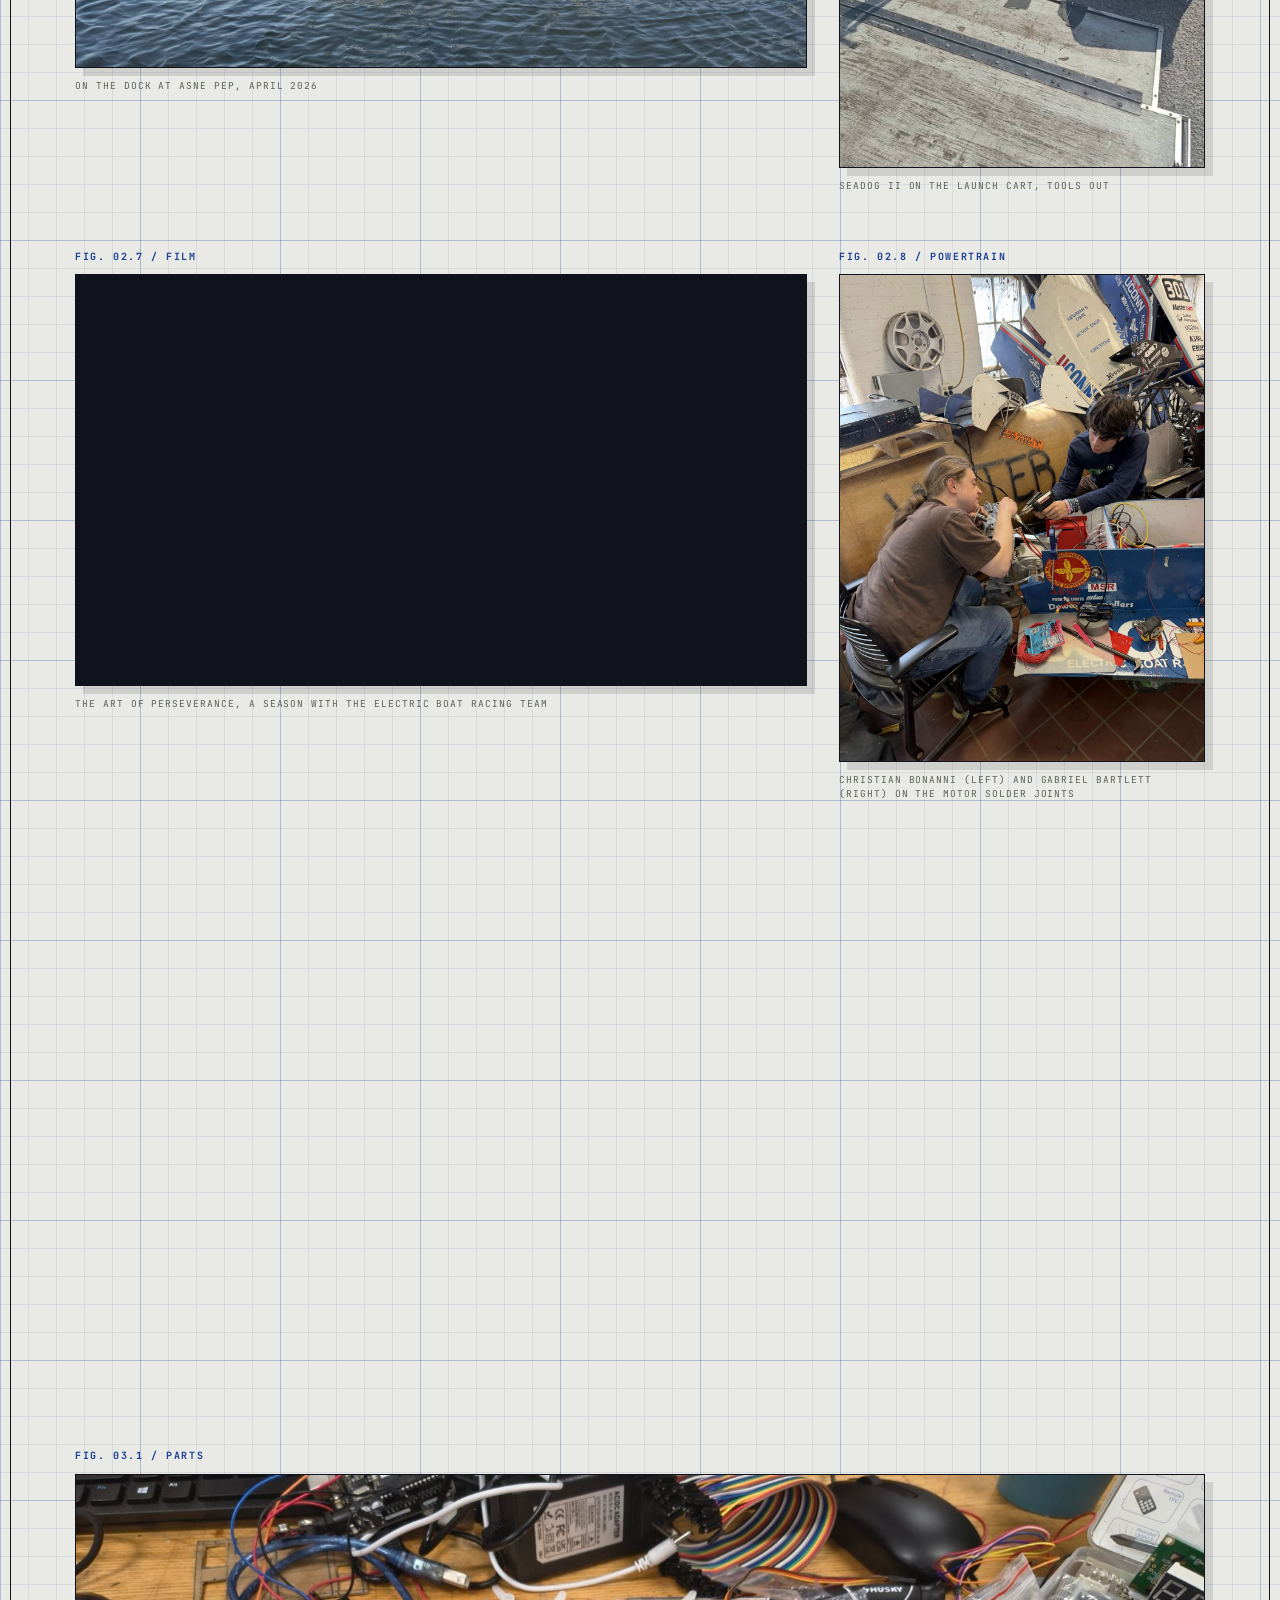
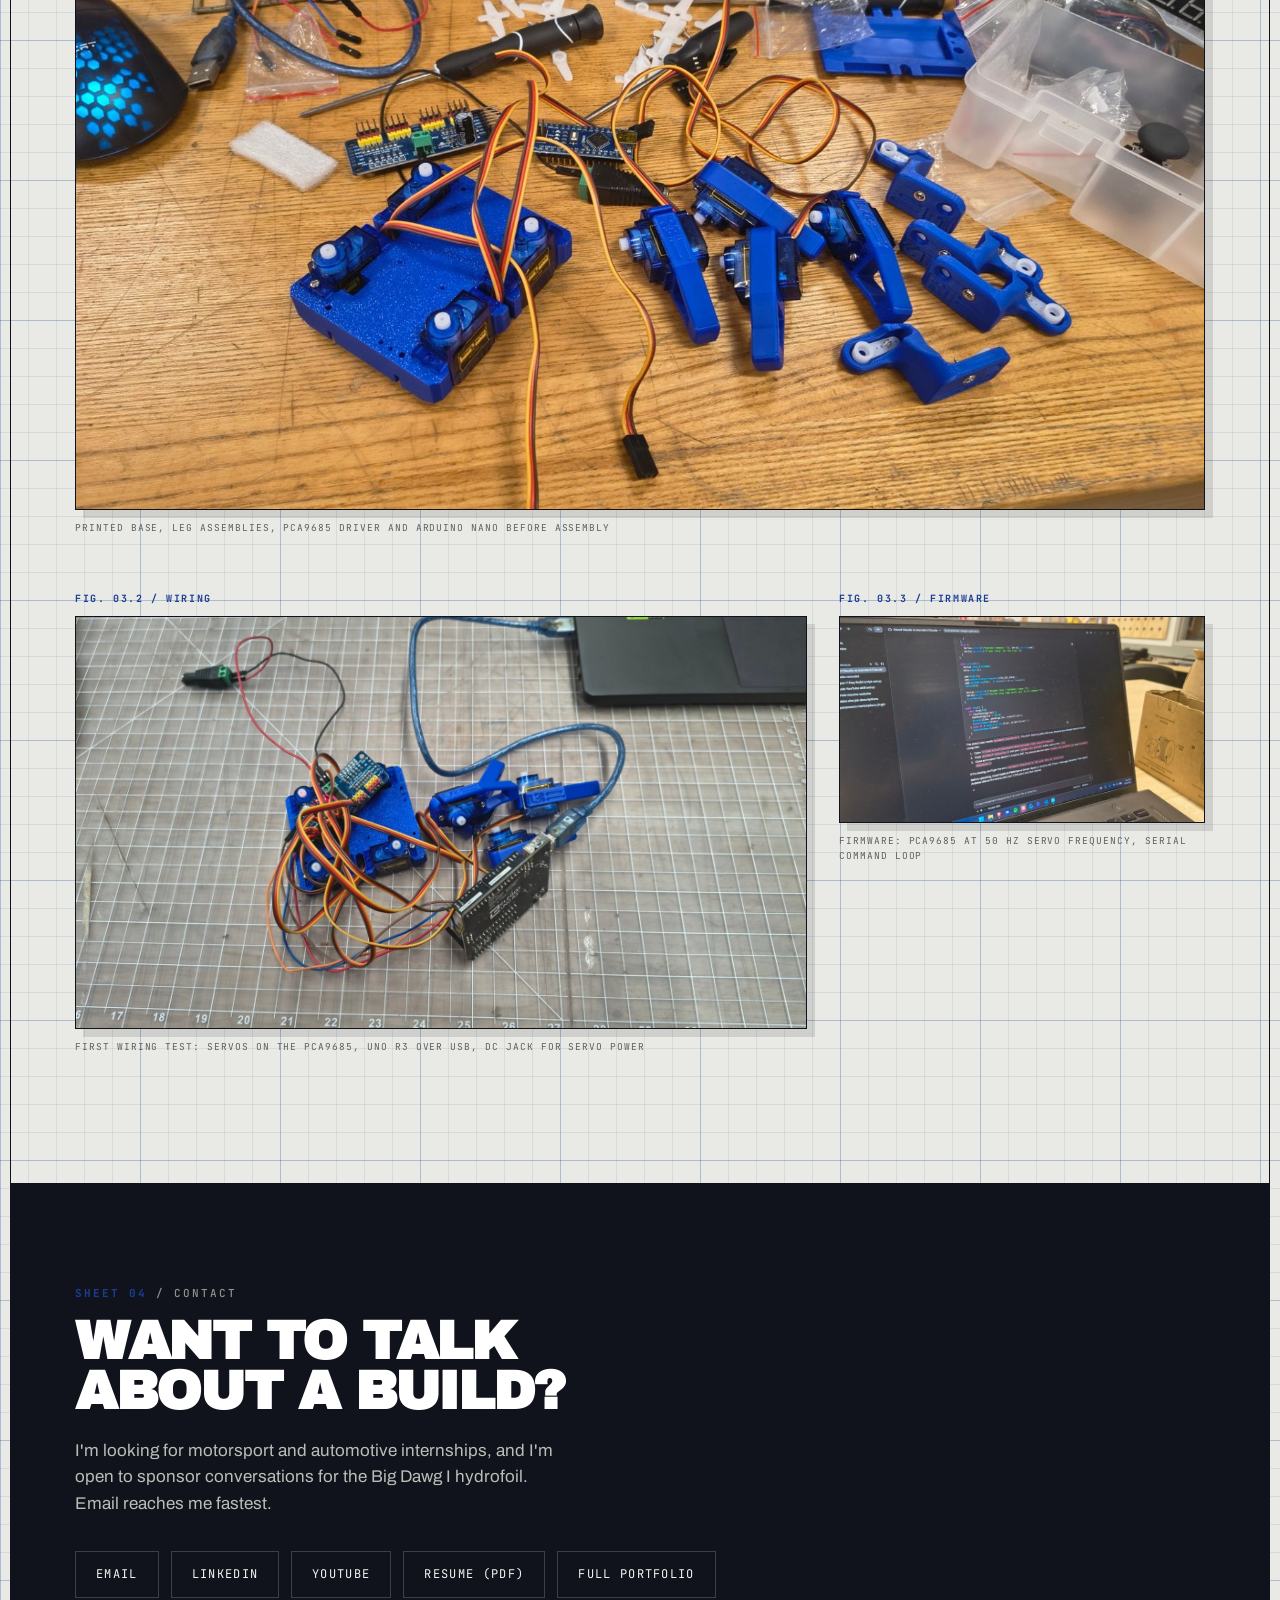
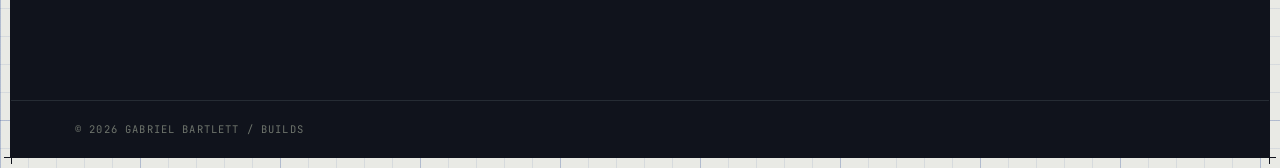
==== commit e984db26: "Sync main page to Nov 2026 resume; merge Big Dawg I into hydrofoil Main page: experience rewritten f" ====
--- a/gabrielbartlett/index.html
+++ b/gabrielbartlett/index.html
@@ -4,7 +4,7 @@
 <meta charset="utf-8">
 <meta name="viewport" content="width=device-width, initial-scale=1">
 <title>Gabriel Bartlett / Builds</title>
-<meta name="description" content="Project showcase for Gabriel Bartlett, mechanical engineering at UConn: Seadog II, Big Dawg I, the ASNE electric hydroplane, and Copper the study robot.">
+<meta name="description" content="Project showcase for Gabriel Bartlett, mechanical engineering at UConn: the Big Dawg I electric hydrofoil, the Seadog I and II hydroplane, and Copper the study robot.">
 <link rel="preconnect" href="https://fonts.googleapis.com">
 <link rel="preconnect" href="https://fonts.gstatic.com" crossorigin>
 <link href="https://fonts.googleapis.com/css2?family=Archivo+Black&family=Archivo:wght@400;500;600&family=JetBrains+Mono:wght@400;500;700&display=swap" rel="stylesheet">
@@ -159,11 +159,10 @@
   <div class="row">
     <a href="../" class="eyebrow" style="border:none">← Gabe / Portfolio</a>
     <nav aria-label="Projects">
-      <a href="#hydroplane"><span class="n">01</span>Hydroplane</a>
-      <a href="#seadog"><span class="n">02</span>Seadog II</a>
-      <a href="#bigdawg"><span class="n">03</span>Big Dawg I</a>
-      <a href="#copper"><span class="n">04</span>Copper</a>
-      <a href="#contact"><span class="n">05</span>Contact</a>
+      <a href="#bigdawg"><span class="n">01</span>Big Dawg I</a>
+      <a href="#seadog"><span class="n">02</span>Seadog</a>
+      <a href="#copper"><span class="n">03</span>Copper</a>
+      <a href="#contact"><span class="n">04</span>Contact</a>
     </nav>
   </div>
 </header>
@@ -184,47 +183,41 @@
       <tr><th>No.</th><th>Project</th><th class="hide-sm">My role</th><th>Status</th></tr>
     </thead>
     <tbody>
-      <tr><td class="c no">01</td><td><a href="#hydroplane">Electric hydroplane</a></td><td class="hide-sm">President, EBRT</td><td class="c">In build</td></tr>
-      <tr><td class="c no">02</td><td><a href="#seadog">Seadog II</a></td><td class="hide-sm">Hull design lead</td><td class="c">Raced PEP 2026</td></tr>
-      <tr><td class="c no">03</td><td><a href="#bigdawg">Big Dawg I</a></td><td class="hide-sm">Hull design team lead</td><td class="c">In design</td></tr>
-      <tr><td class="c no">04</td><td><a href="#copper">Copper</a></td><td class="hide-sm">Solo build</td><td class="c">Ongoing</td></tr>
+      <tr><td class="c no">01</td><td><a href="#bigdawg">Big Dawg I</a></td><td class="hide-sm">President, budget design lead</td><td class="c">In design, 2027</td></tr>
+      <tr><td class="c no">02</td><td><a href="#seadog">Seadog I &amp; II</a></td><td class="hide-sm">Hull design lead</td><td class="c">Retired, 2024&ndash;26</td></tr>
+      <tr><td class="c no">03</td><td><a href="#copper">Copper</a></td><td class="hide-sm">Solo build</td><td class="c">Ongoing</td></tr>
     </tbody>
   </table>
 </div>
 
 <!-- 01 -->
-<section class="project" id="hydroplane">
+<section class="project" id="bigdawg">
   <div class="wrap">
     <div class="proj-head rv">
-      <div class="ttl"><span class="big">01</span><h2>Electric<br>hydroplane</h2></div>
-      <span class="status live">In build / 2026–27</span>
+      <div class="ttl"><span class="big">01</span><h2>Big Dawg I</h2></div>
+      <span class="status live">In design / 2027 season</span>
     </div>
     <div class="proj-body">
       <dl class="specs rv">
-        <div><dt>Team</dt><dd>UConn Electric Boat Racing Team</dd></div>
-        <div><dt>Role</dt><dd>President</dd></div>
+        <div><dt>Name</dt><dd>Big Dawg I (working name)</dd></div>
+        <div><dt>Type</dt><dd>Electric hydrofoil</dd></div>
+        <div><dt>Team</dt><dd>UConn Electric Boat Racing Team, 20+ members</dd></div>
+        <div><dt>Role</dt><dd>President; leading the budget design team</dd></div>
         <div><dt>Event</dt><dd>ASNE Promoting Electric Propulsion (PEP)</dd></div>
-        <div><dt>Type</dt><dd>Electric hydroplane</dd></div>
+        <div><dt>Build</dt><dd>In-house: SolidWorks, laser cutting, 3D printing</dd></div>
       </dl>
       <div class="write rv">
-        <p>The team's current build is an <b>electric hydroplane</b> for the American Society of Naval Engineers' <b>Promoting Electric Propulsion</b> competition. The race exists to speed up research into electric propulsion in an industry that still runs on gas.</p>
-        <p>As president, my goal for this year is to put members on real engineering work while they're still in school: hulls, powertrains, and the failures in between.</p>
-        <div class="tags"><span class="tag">Electric propulsion</span><span class="tag">Composites</span><span class="tag">Powertrain</span><span class="tag">Team leadership</span></div>
+        <p>After two seasons on the Seadog hydroplane, we're retiring it. The next boat is an <b>electric hydrofoil</b> for the 2027 season of the American Society of Naval Engineers' <b>Promoting Electric Propulsion</b> competition. Big Dawg I is the working name.</p>
+        <p>The hull is modeled in <b>SolidWorks</b> and will be built entirely in-house, with laser-cut and 3D-printed parts. I'm leading the budget design team on it: a narrow forward hull with a raised canopy, and wings that sit below it.</p>
+        <p>As president, my goal is to put members on real engineering work while they're still in school: hulls, powertrains, and the failures in between.</p>
+        <div class="tags"><span class="tag">Hydrofoil</span><span class="tag">Hull design</span><span class="tag">SolidWorks</span><span class="tag">Laser cutting</span><span class="tag">3D printing</span><span class="tag">Team leadership</span></div>
       </div>
     </div>
-    <div class="figs two">
-      <figure class="rv">
-        <span class="fig-lbl">Fig. 01.1 / Hull</span>
-        <div class="frame empty"><span>Build photos coming</span></div>
-        <figcaption>Hydroplane hull, in progress</figcaption>
-      </figure>
-      <figure class="rv">
-        <span class="fig-lbl">Fig. 01.2 / Shop</span>
-        <div class="frame">
-          <img src="../images/motor-solder.jpg" width="1200" height="1600" loading="lazy"
-               alt="Two students working on motor solder joints on the boat in the shop">
-        </div>
-        <figcaption>Christian Bonanni (left) and Gabriel Bartlett (right) on the motor solder joints</figcaption>
+    <div class="figs">
+      <figure class="rv" style="max-width:995px">
+        <span class="fig-lbl">Fig. 01.1 / CAD</span>
+        <div class="frame"><img src="../images/bigdawg-cad.jpg" width="995" height="657" loading="lazy" alt="SolidWorks model of the Big Dawg I hull: a long pointed grey hull with a domed canopy and two wings below it, the starboard wing labelled Wing_Stbd"></div>
+        <figcaption>Big Dawg I in SolidWorks, starboard wing selected</figcaption>
       </figure>
     </div>
   </div>
@@ -234,8 +227,8 @@
 <section class="project" id="seadog">
   <div class="wrap">
     <div class="proj-head rv">
-      <div class="ttl"><span class="big">02</span><h2>Seadog II</h2></div>
-      <span class="status done">Raced / ASNE PEP 2026</span>
+      <div class="ttl"><span class="big">02</span><h2>Seadog I &amp; II</h2></div>
+      <span class="status done">Retired / 2024&ndash;2026</span>
     </div>
     <div class="proj-body">
       <dl class="specs rv">
@@ -244,12 +237,12 @@
         <div><dt>Hull</dt><dd>Donated 8.5 ft plywood hydroplane</dd></div>
         <div><dt>Battery</dt><dd>13S56P Li-ion, 728 &times; 18650 cells</dd></div>
         <div><dt>Limit</dt><dd>55.5 V race pack voltage</dd></div>
-        <div><dt>Raced</dt><dd>ASNE PEP competition, spring 2026</dd></div>
+        <div><dt>Results</dt><dd>Seadog I: ECE Demo Day 1st, 2025. Seadog II: raced ASNE PEP, 2026</dd></div>
       </dl>
       <div class="write rv">
-        <p>Seadog II is the 2026 version of our race boat, built on a <b>donated 8.5 ft plywood hydroplane hull</b>. I led hull design across two seasons on it: modeling modifications in SolidWorks, cutting out and replacing hull sections, and refinishing it from bare wood in epoxy and paint each year.</p>
-        <p>The first version, <b>Seadog I</b>, got the electric powertrain integrated into the hull and took <b>first place at UConn's ECE Demo Day in 2025</b>.</p>
-        <p>For 2026 I joined the battery team spot welding a custom <b>13S56P lithium-ion pack</b>: 728 18650 cells, built to stay inside the 55.5 V race limit. Then we took Seadog II to ASNE's <b>Promoting Electric Propulsion</b> competition, where most of race weekend was spent in the pits with the hatches open.</p>
+        <p>Seadog was the team's electric hydroplane for two seasons, built on a <b>donated 8.5 ft plywood hydroplane hull</b>. I led hull design on it both seasons: modeling modifications in SolidWorks, cutting out and replacing hull sections, and refinishing it from bare wood in epoxy and paint each year.</p>
+        <p><b>Seadog I</b> (2025) got the electric powertrain integrated into the hull and took <b>first place at UConn's ECE Demo Day in 2025</b>.</p>
+        <p>For <b>Seadog II</b> (2026) I joined the battery team spot welding a custom <b>13S56P lithium-ion pack</b>: 728 18650 cells, built to stay inside the 55.5 V race limit. Then we took Seadog II to ASNE's <b>Promoting Electric Propulsion</b> competition, where most of race weekend was spent in the pits with the hatches open. After that season we retired the hull to make way for Big Dawg I.</p>
         <div class="tags"><span class="tag">Hull design</span><span class="tag">SolidWorks</span><span class="tag">Epoxy &amp; paint</span><span class="tag">Spot welding</span><span class="tag">Li-ion battery packs</span></div>
       </div>
     </div>
@@ -307,7 +300,7 @@
         <figcaption>Seadog II on the launch cart, tools out</figcaption>
       </figure>
     </div>
-    <div class="figs">
+    <div class="figs two">
       <figure class="rv">
         <span class="fig-lbl">Fig. 02.7 / Film</span>
         <div class="frame video">
@@ -319,44 +312,23 @@
         </div>
         <figcaption>The Art of Perseverance, a season with the Electric Boat Racing Team</figcaption>
       </figure>
+      <figure class="rv">
+        <span class="fig-lbl">Fig. 02.8 / Powertrain</span>
+        <div class="frame">
+          <img src="../images/motor-solder.jpg" width="1200" height="1600" loading="lazy"
+               alt="Two students working on motor solder joints on the boat in the shop">
+        </div>
+        <figcaption>Christian Bonanni (left) and Gabriel Bartlett (right) on the motor solder joints</figcaption>
+      </figure>
     </div>
   </div>
 </section>
 
 <!-- 03 -->
-<section class="project" id="bigdawg">
-  <div class="wrap">
-    <div class="proj-head rv">
-      <div class="ttl"><span class="big">03</span><h2>Big Dawg I</h2></div>
-      <span class="status live">In design / SolidWorks</span>
-    </div>
-    <div class="proj-body">
-      <dl class="specs rv">
-        <div><dt>Team</dt><dd>UConn Electric Boat Racing Team</dd></div>
-        <div><dt>Role</dt><dd>Hull design team lead</dd></div>
-        <div><dt>Tools</dt><dd>SolidWorks</dd></div>
-      </dl>
-      <div class="write rv">
-        <p>On Big Dawg I, I led the <b>hull design team</b>: taking the hull from concept to a shape the team could build, and keeping the group coordinated while we did it.</p>
-        <p>The hull is being modeled in <b>SolidWorks</b>: a long, narrow forward hull with a raised canopy, and a pair of wings that hang below it on either side. The CAD comes first so the team can check the shape before any material gets cut.</p>
-        <div class="tags"><span class="tag">Hull design</span><span class="tag">SolidWorks</span><span class="tag">Team lead</span></div>
-      </div>
-    </div>
-    <div class="figs">
-      <figure class="rv" style="max-width:995px">
-        <span class="fig-lbl">Fig. 03.1 / CAD</span>
-        <div class="frame"><img src="../images/bigdawg-cad.jpg" width="995" height="657" loading="lazy" alt="SolidWorks model of the Big Dawg I hull: a long pointed grey hull with a domed canopy and two wings below it, the starboard wing labelled Wing_Stbd"></div>
-        <figcaption>Big Dawg I hull in SolidWorks, starboard wing selected</figcaption>
-      </figure>
-    </div>
-  </div>
-</section>
-
-<!-- 04 -->
 <section class="project" id="copper">
   <div class="wrap">
     <div class="proj-head rv">
-      <div class="ttl"><span class="big">04</span><h2>Copper</h2></div>
+      <div class="ttl"><span class="big">03</span><h2>Copper</h2></div>
       <span class="status wip">Ongoing / Personal build</span>
     </div>
     <div class="proj-body">
@@ -377,7 +349,7 @@
     </div>
     <div class="figs">
       <figure class="rv">
-        <span class="fig-lbl">Fig. 04.1 / Parts</span>
+        <span class="fig-lbl">Fig. 03.1 / Parts</span>
         <div class="frame">
           <img src="../images/copper-parts.jpg" width="1600" height="900" loading="lazy"
                alt="Copper's blue 3D-printed base plate with four servos mounted, next to four servo leg assemblies, a PCA9685 servo driver board and an Arduino Nano on a workbench">
@@ -387,7 +359,7 @@
     </div>
     <div class="figs two">
       <figure class="rv">
-        <span class="fig-lbl">Fig. 04.2 / Wiring</span>
+        <span class="fig-lbl">Fig. 03.2 / Wiring</span>
         <div class="frame">
           <img src="../images/copper-wired.jpg" width="1600" height="900" loading="lazy"
                alt="Copper's servos wired to the PCA9685 driver on the base plate, connected to an Elegoo Uno R3 and a laptop over USB, with a DC barrel jack for servo power">
@@ -395,7 +367,7 @@
         <figcaption>First wiring test: servos on the PCA9685, Uno R3 over USB, DC jack for servo power</figcaption>
       </figure>
       <figure class="rv">
-        <span class="fig-lbl">Fig. 04.3 / Firmware</span>
+        <span class="fig-lbl">Fig. 03.3 / Firmware</span>
         <div class="frame">
           <img src="../images/copper-firmware.jpg" width="1600" height="900" loading="lazy"
                alt="Laptop screen showing the Arduino firmware for Copper: setup code for the PCA9685 at 50 Hz and a serial command loop">
@@ -408,9 +380,9 @@
 
 <section id="contact">
   <div class="wrap">
-    <p class="eyebrow"><b>Sheet 05</b> / Contact</p>
+    <p class="eyebrow"><b>Sheet 04</b> / Contact</p>
     <h2>Want to talk<br>about a build?</h2>
-    <p>I'm looking for motorsport and automotive internships, and I'm open to sponsor conversations for the ASNE hydroplane. Email reaches me fastest.</p>
+    <p>I'm looking for motorsport and automotive internships, and I'm open to sponsor conversations for the Big Dawg I hydrofoil. Email reaches me fastest.</p>
     <div class="links">
       <a href="mailto:gabebartlett7125@gmail.com">Email</a>
       <a href="https://www.linkedin.com/in/gabrielbartlett/">LinkedIn</a>
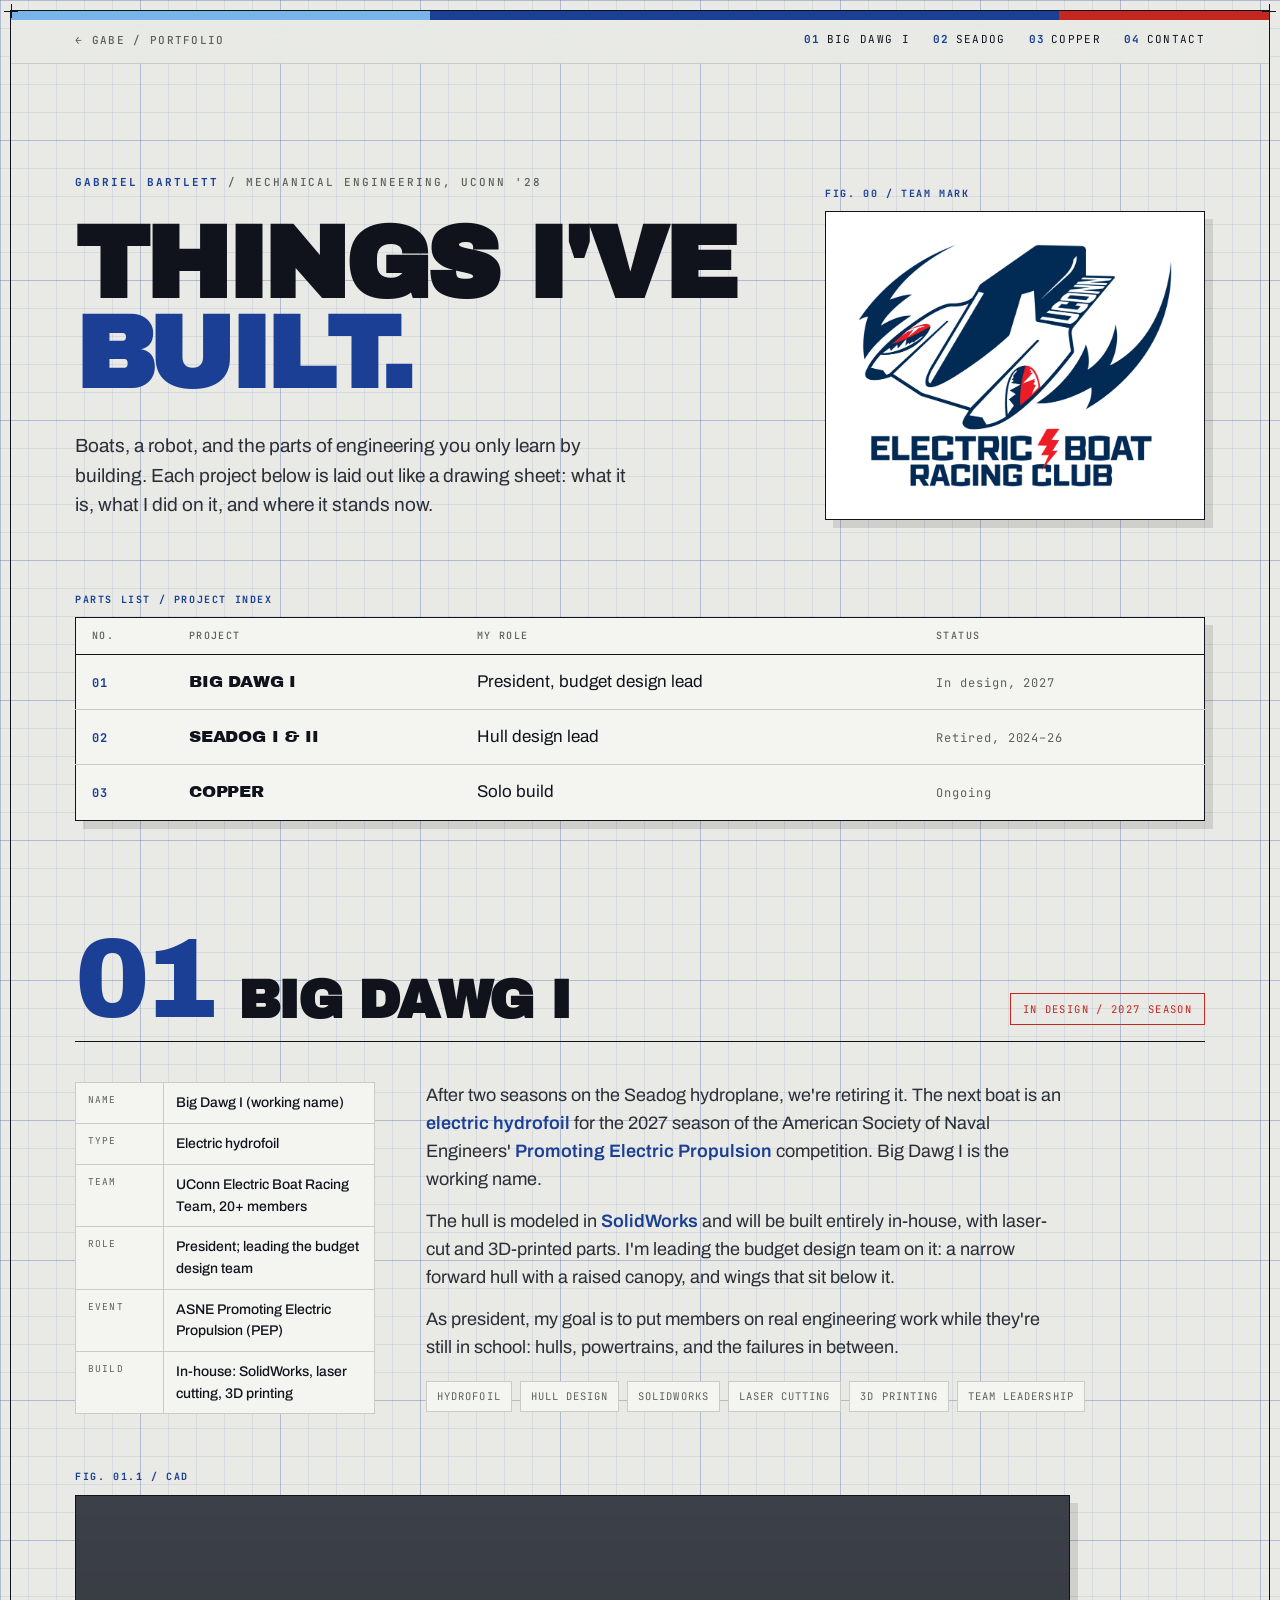
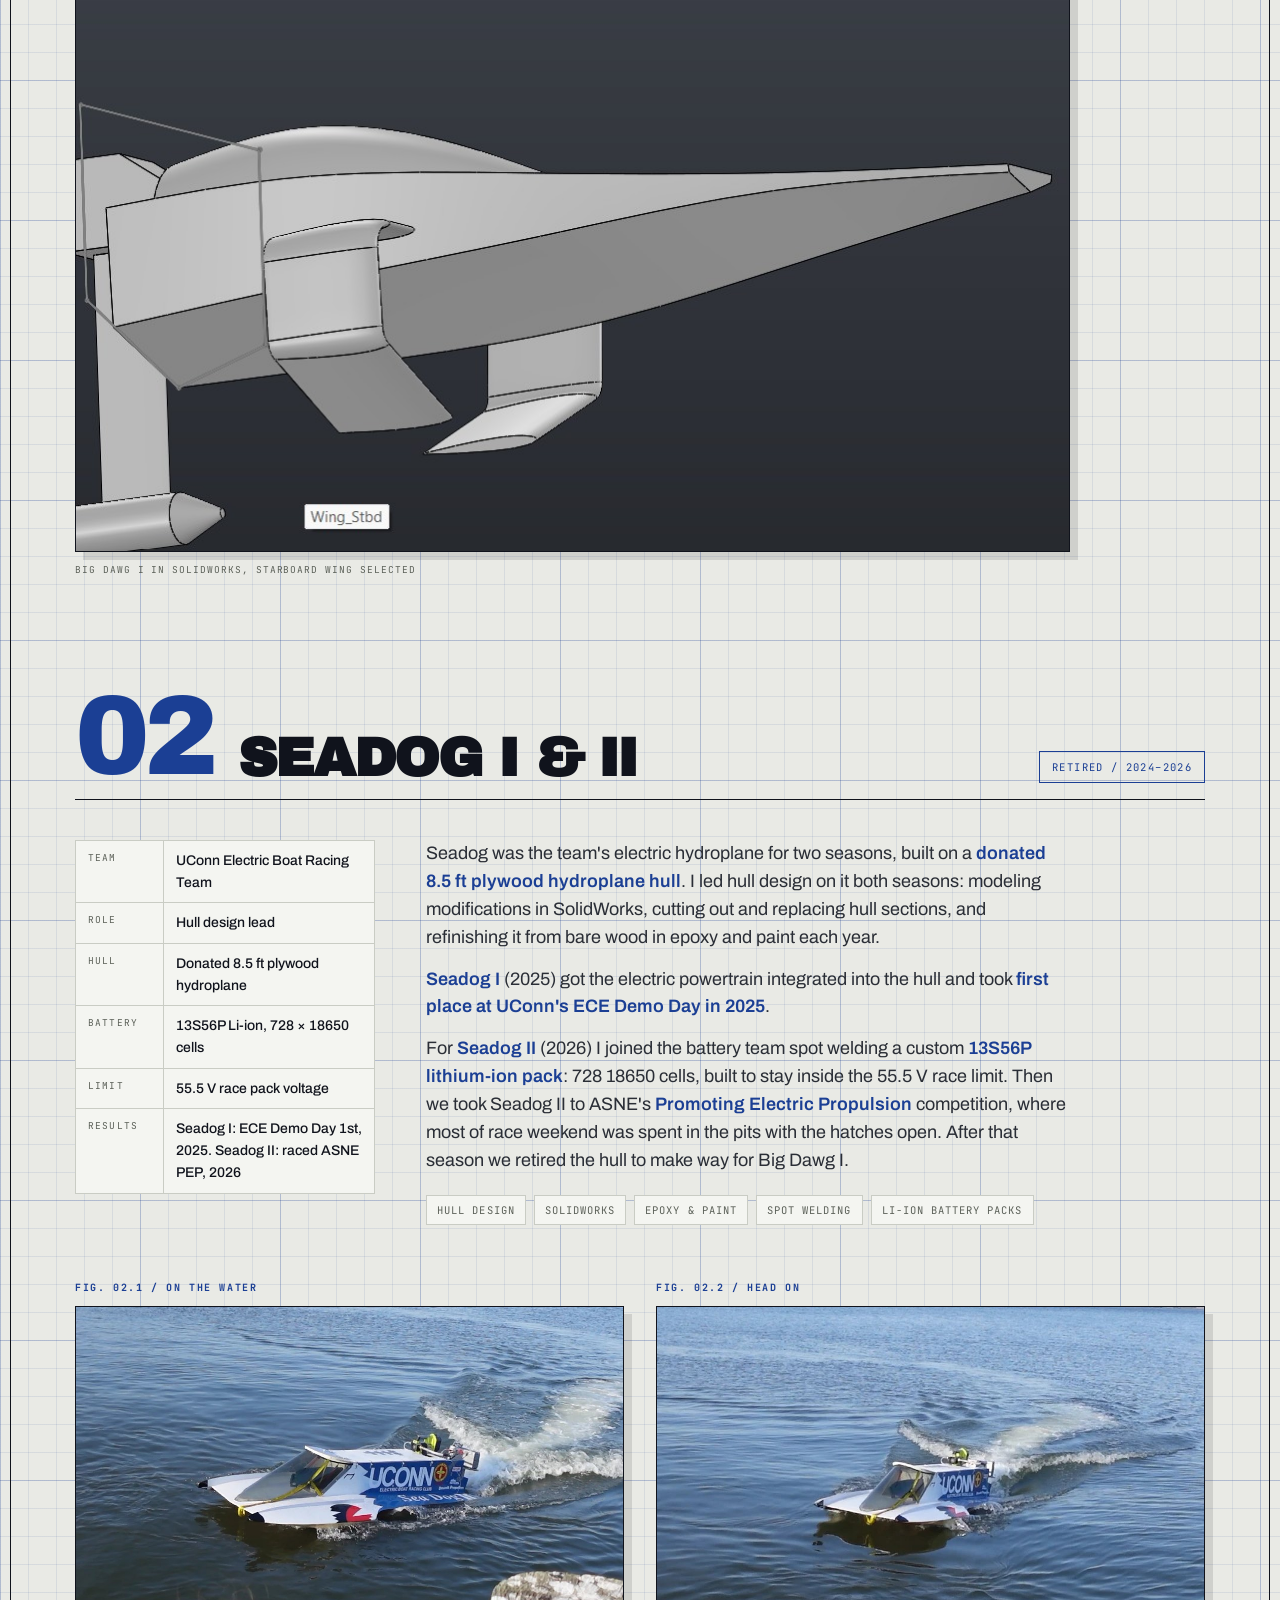
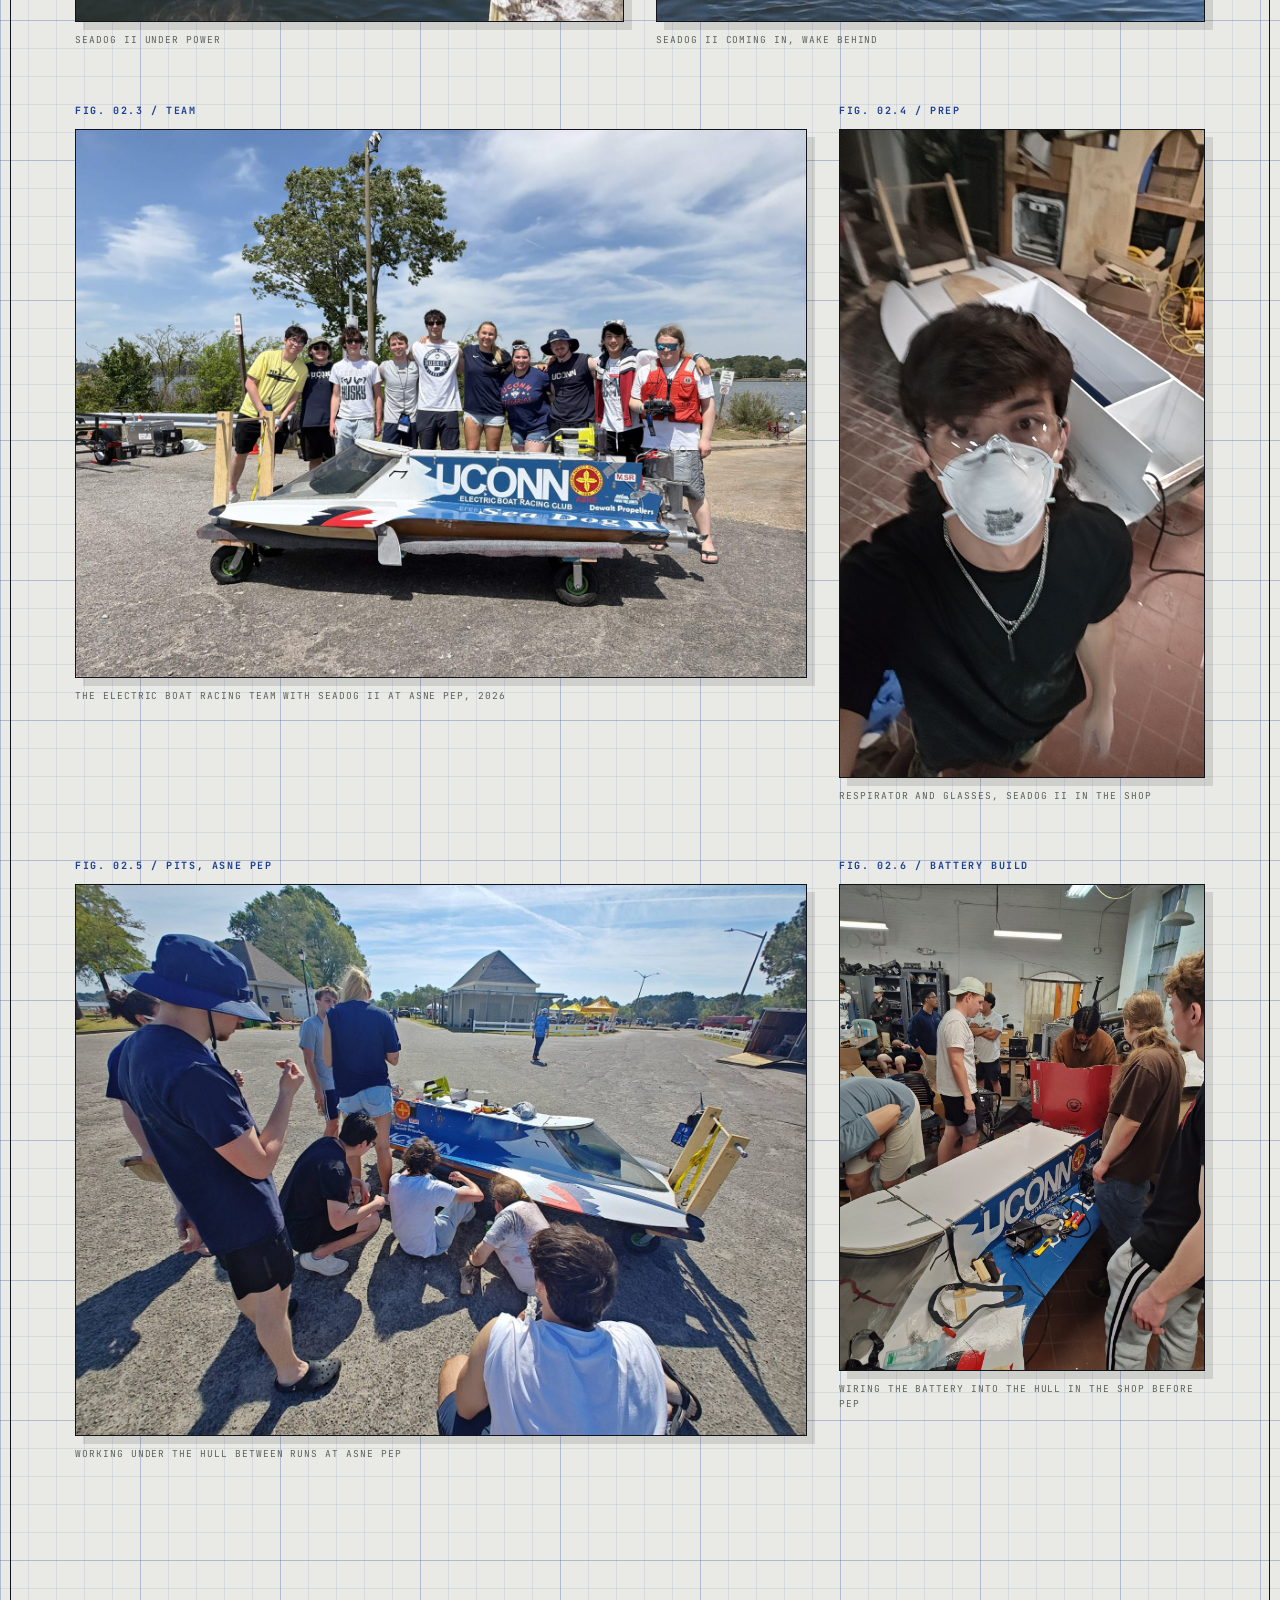
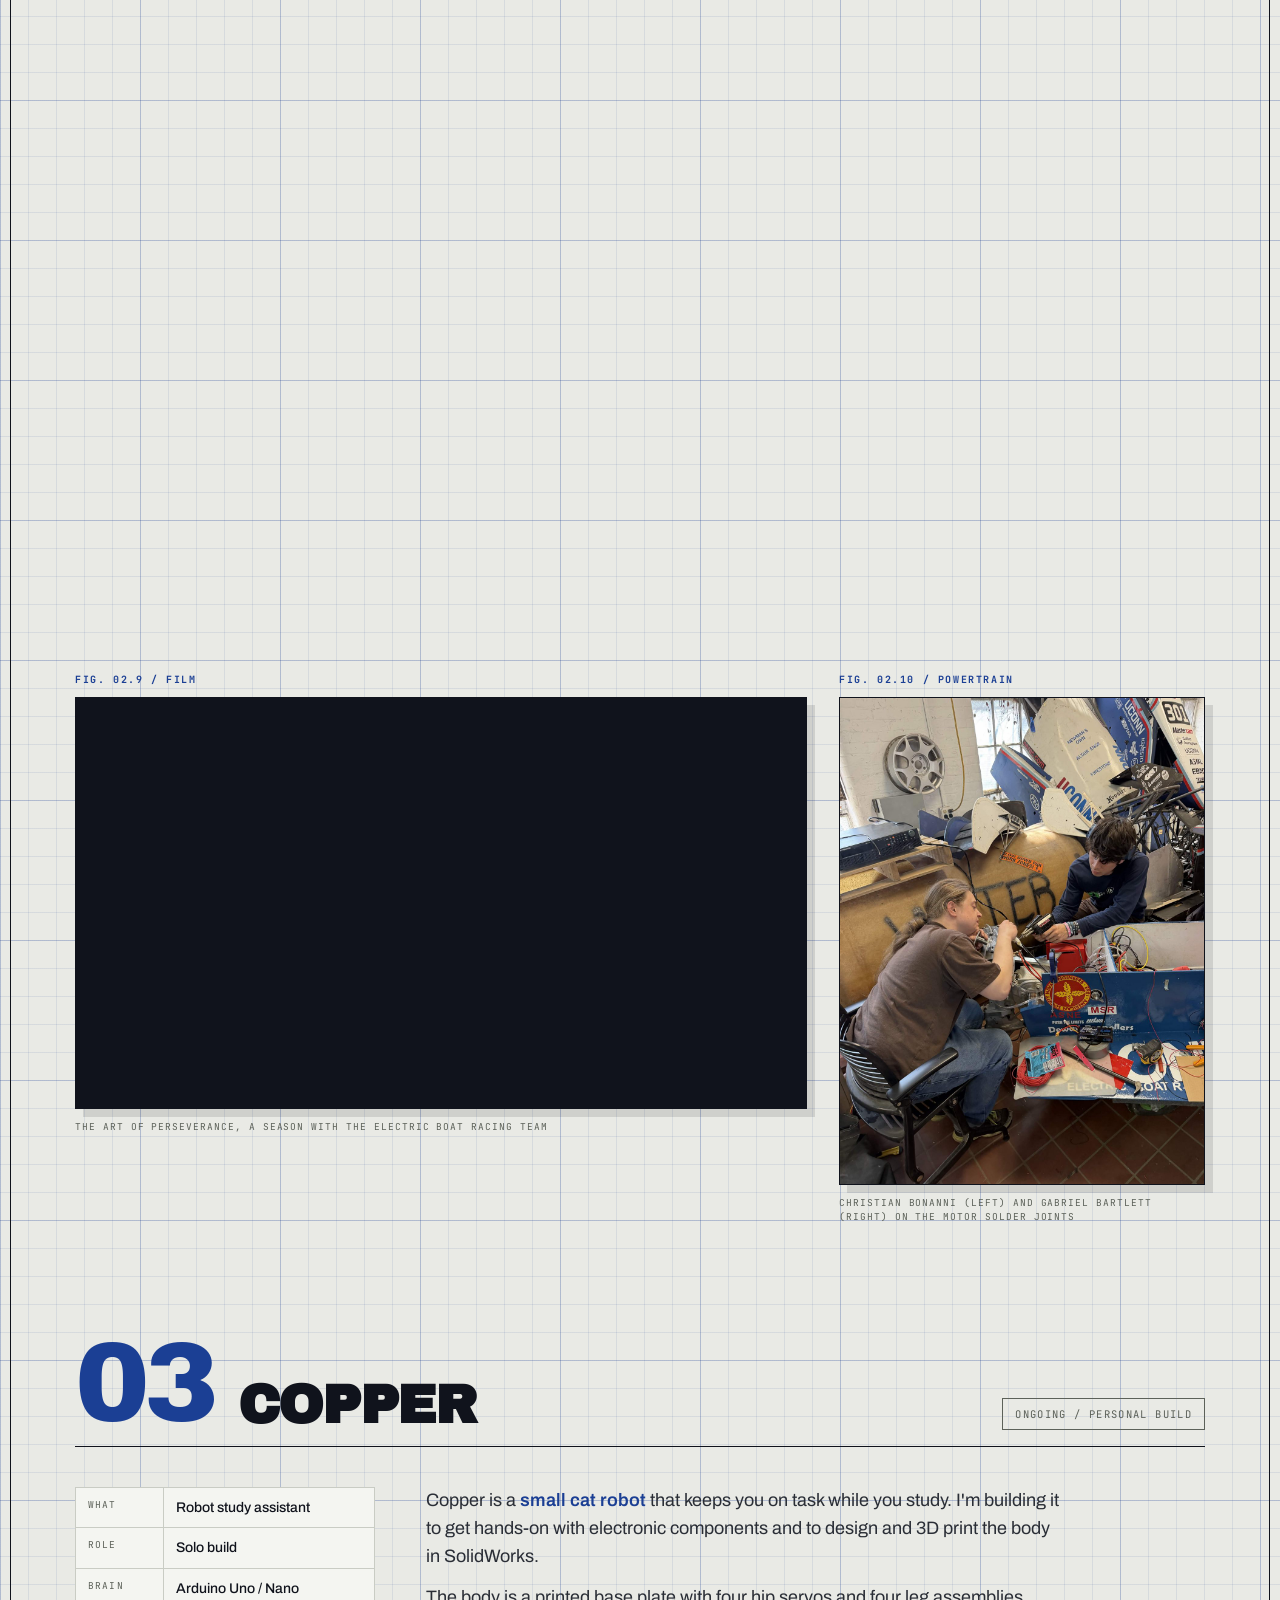
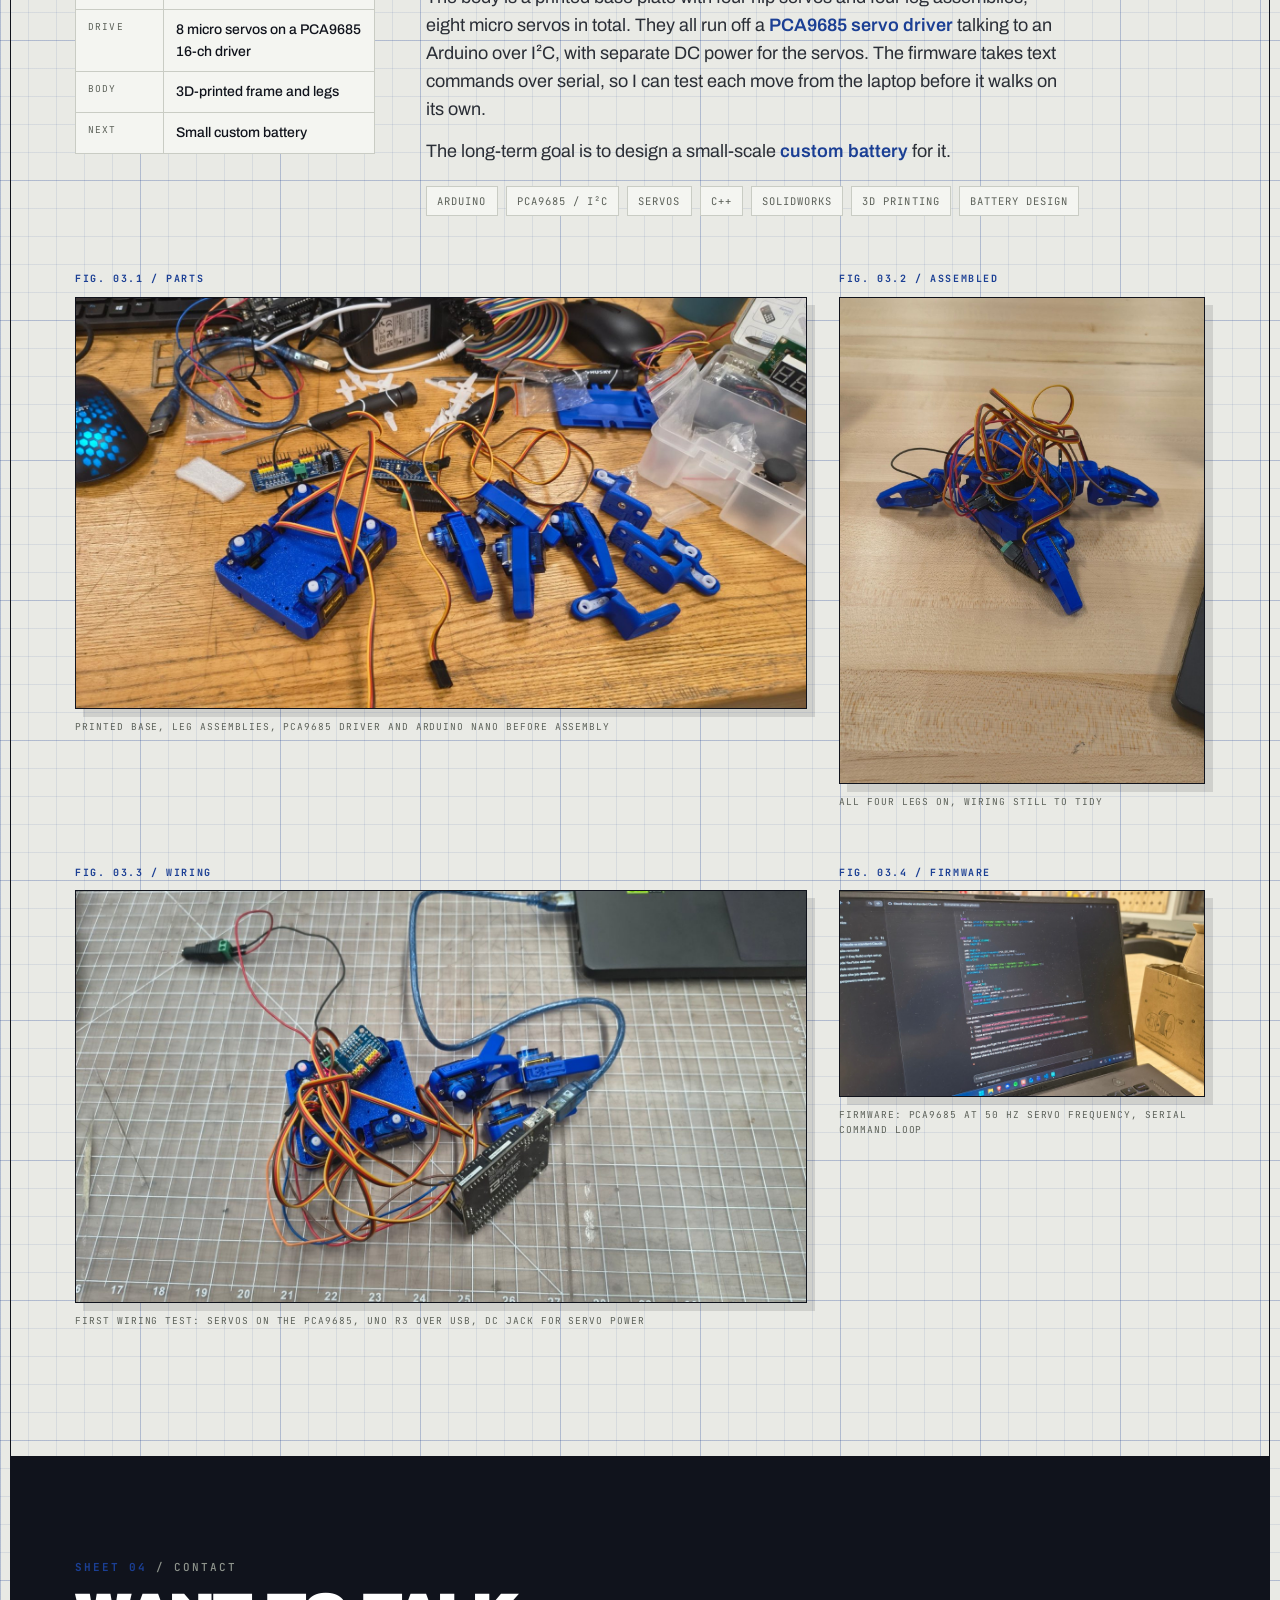
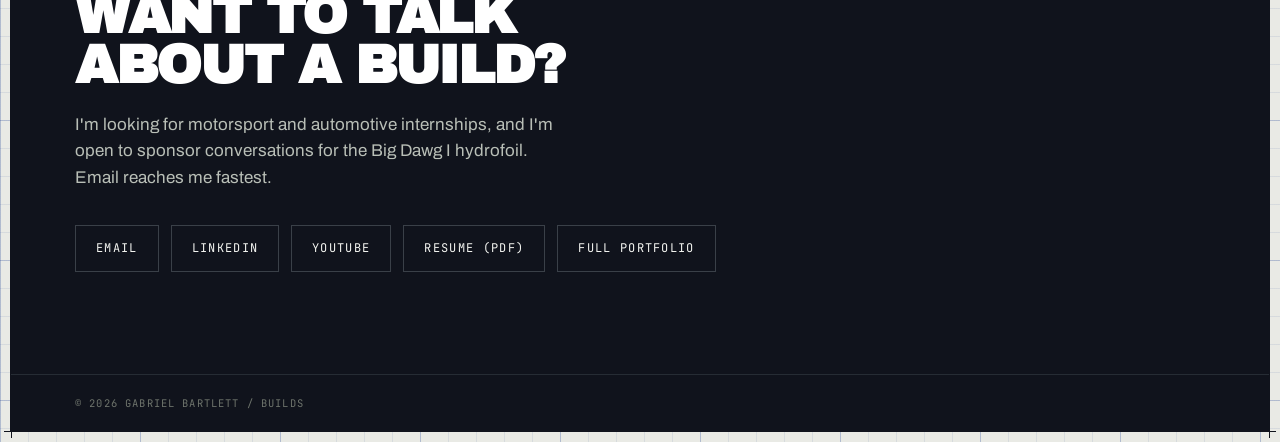
==== commit fb1be16d: "Add team logo, Seadog II on-water shots and assembled Copper Co-Authored-By: Claude Opus 5.5 <norepl" ====
--- a/gabrielbartlett/index.html
+++ b/gabrielbartlett/index.html
@@ -72,6 +72,11 @@
 h1 .hl{color:var(--blue)}
 .lede{margin-top:clamp(20px,3vw,32px);max-width:52ch;font-size:clamp(16px,2vw,19px);color:#2A2E36}
 
+.hero-grid{display:grid;grid-template-columns:minmax(0,1fr) minmax(0,380px);gap:clamp(28px,5vw,64px);align-items:end}
+.logo-frame{background:#fff;border:1.5px solid var(--ink);box-shadow:8px 8px 0 rgba(16,19,28,.12);padding:clamp(14px,2vw,24px);line-height:0}
+.logo-frame img{width:100%;height:auto;display:block}
+@media (max-width:820px){.hero-grid{grid-template-columns:1fr}.hero-grid figure{max-width:320px}}
+
 /* parts list (index table) */
 .parts-wrap{padding:0 var(--pad)}
 .parts{max-width:1400px;margin:0 auto;width:100%;border-collapse:collapse;background:var(--paper-2);border:1.5px solid var(--ink);box-shadow:8px 8px 0 rgba(16,19,28,.12)}
@@ -113,7 +118,8 @@
 /* figures */
 .figs{display:grid;gap:clamp(18px,2.6vw,32px);margin-top:clamp(30px,4vw,48px)}
 .figs.two{grid-template-columns:minmax(0,2fr) minmax(0,1fr);align-items:start}
-@media (max-width:760px){.figs.two{grid-template-columns:1fr}}
+.figs.pair{grid-template-columns:minmax(0,1fr) minmax(0,1fr);align-items:start}
+@media (max-width:760px){.figs.two,.figs.pair{grid-template-columns:1fr}}
 .fig-lbl{display:inline-block;margin-bottom:10px;font-size:10px;font-weight:700;letter-spacing:.16em;text-transform:uppercase;color:var(--blue)}
 .frame{border:1.5px solid var(--ink);background:var(--paper-2);box-shadow:8px 8px 0 rgba(16,19,28,.12);line-height:0;overflow:hidden}
 .frame img{width:100%;height:auto;display:block}
@@ -169,10 +175,16 @@
 
 <main>
 <div class="hero">
-  <div class="wrap">
+  <div class="wrap hero-grid">
+    <div>
     <p class="eyebrow"><b>Gabriel Bartlett</b> / Mechanical Engineering, UConn '28</p>
     <h1>Things I've<br><span class="hl">built.</span></h1>
     <p class="lede">Boats, a robot, and the parts of engineering you only learn by building. Each project below is laid out like a drawing sheet: what it is, what I did on it, and where it stands now.</p>
+    </div>
+    <figure class="rv">
+      <span class="fig-lbl">Fig. 00 / Team mark</span>
+      <div class="logo-frame"><img src="../images/ebrc-logo.png" width="900" height="705" alt="UConn Electric Boat Racing Club logo: a white and navy hydroplane with shark-mouth sponsons and a red lightning bolt"></div>
+    </figure>
   </div>
 </div>
 
@@ -246,9 +258,21 @@
         <div class="tags"><span class="tag">Hull design</span><span class="tag">SolidWorks</span><span class="tag">Epoxy &amp; paint</span><span class="tag">Spot welding</span><span class="tag">Li-ion battery packs</span></div>
       </div>
     </div>
-    <div class="figs two">
-      <figure class="rv">
-        <span class="fig-lbl">Fig. 02.1 / Team</span>
+    <div class="figs pair">
+      <figure class="rv">
+        <span class="fig-lbl">Fig. 02.1 / On the water</span>
+        <div class="frame"><img src="../images/seadog-water-side.jpg" width="1079" height="621" loading="lazy" alt="Seadog II running on open water, blue and white UConn livery with Sea Dog II on the hull, spray off the stern"></div>
+        <figcaption>Seadog II under power</figcaption>
+      </figure>
+      <figure class="rv">
+        <span class="fig-lbl">Fig. 02.2 / Head on</span>
+        <div class="frame"><img src="../images/seadog-water-front.jpg" width="918" height="527" loading="lazy" alt="Seadog II approaching head on across the water, sponsons and canopy visible, wake curling behind"></div>
+        <figcaption>Seadog II coming in, wake behind</figcaption>
+      </figure>
+    </div>
+    <div class="figs two">
+      <figure class="rv">
+        <span class="fig-lbl">Fig. 02.3 / Team</span>
         <div class="frame">
           <img src="../images/team-2026.jpg" width="1600" height="1200" loading="lazy"
                alt="The UConn Electric Boat Racing Team standing together behind Seadog II at the water's edge">
@@ -256,7 +280,7 @@
         <figcaption>The Electric Boat Racing Team with Seadog II at ASNE PEP, 2026</figcaption>
       </figure>
       <figure class="rv">
-        <span class="fig-lbl">Fig. 02.2 / Prep</span>
+        <span class="fig-lbl">Fig. 02.4 / Prep</span>
         <div class="frame">
           <img src="../images/respirator-seadog2.jpg" width="720" height="1280" loading="lazy"
                alt="Gabriel Bartlett in a respirator and safety glasses, with the Seadog II hull behind him in the shop">
@@ -266,7 +290,7 @@
     </div>
     <div class="figs two">
       <figure class="rv">
-        <span class="fig-lbl">Fig. 02.3 / Pits, ASNE PEP</span>
+        <span class="fig-lbl">Fig. 02.5 / Pits, ASNE PEP</span>
         <div class="frame">
           <img src="../images/pep-pits.jpg" width="1600" height="1205" loading="lazy"
                alt="Team members crouched around Seadog II on its cart in the competition parking lot, working under the hull">
@@ -274,7 +298,7 @@
         <figcaption>Working under the hull between runs at ASNE PEP</figcaption>
       </figure>
       <figure class="rv">
-        <span class="fig-lbl">Fig. 02.4 / Battery build</span>
+        <span class="fig-lbl">Fig. 02.6 / Battery build</span>
         <div class="frame">
           <img src="../images/seadog-shop-battery.jpg" width="1200" height="1600" loading="lazy"
                alt="Team members in the shop around Seadog II with the hatches open, a soldering station and tools on the deck">
@@ -284,7 +308,7 @@
     </div>
     <div class="figs two">
       <figure class="rv">
-        <span class="fig-lbl">Fig. 02.5 / Dock</span>
+        <span class="fig-lbl">Fig. 02.7 / Dock</span>
         <div class="frame">
           <img src="../images/pep-dock.jpg" width="1600" height="1200" loading="lazy"
                alt="Team members on a wooden dock at the competition, with a blue hull in the water alongside">
@@ -292,7 +316,7 @@
         <figcaption>On the dock at ASNE PEP, April 2026</figcaption>
       </figure>
       <figure class="rv">
-        <span class="fig-lbl">Fig. 02.6 / Pit setup</span>
+        <span class="fig-lbl">Fig. 02.8 / Pit setup</span>
         <div class="frame">
           <img src="../images/pep-cart.jpg" width="900" height="1600" loading="lazy"
                alt="Seadog II on its wooden launch cart in the competition lot, with toolkits laid out on the deck">
@@ -302,7 +326,7 @@
     </div>
     <div class="figs two">
       <figure class="rv">
-        <span class="fig-lbl">Fig. 02.7 / Film</span>
+        <span class="fig-lbl">Fig. 02.9 / Film</span>
         <div class="frame video">
           <iframe src="https://www.youtube-nocookie.com/embed/ip2hr8rALpI"
                   title="UCONN Electric Boat Racing || The Art of Perseverance"
@@ -313,7 +337,7 @@
         <figcaption>The Art of Perseverance, a season with the Electric Boat Racing Team</figcaption>
       </figure>
       <figure class="rv">
-        <span class="fig-lbl">Fig. 02.8 / Powertrain</span>
+        <span class="fig-lbl">Fig. 02.10 / Powertrain</span>
         <div class="frame">
           <img src="../images/motor-solder.jpg" width="1200" height="1600" loading="lazy"
                alt="Two students working on motor solder joints on the boat in the shop">
@@ -347,7 +371,7 @@
         <div class="tags"><span class="tag">Arduino</span><span class="tag">PCA9685 / I²C</span><span class="tag">Servos</span><span class="tag">C++</span><span class="tag">SolidWorks</span><span class="tag">3D printing</span><span class="tag">Battery design</span></div>
       </div>
     </div>
-    <div class="figs">
+    <div class="figs two">
       <figure class="rv">
         <span class="fig-lbl">Fig. 03.1 / Parts</span>
         <div class="frame">
@@ -356,10 +380,15 @@
         </div>
         <figcaption>Printed base, leg assemblies, PCA9685 driver and Arduino Nano before assembly</figcaption>
       </figure>
-    </div>
-    <div class="figs two">
-      <figure class="rv">
-        <span class="fig-lbl">Fig. 03.2 / Wiring</span>
+      <figure class="rv">
+        <span class="fig-lbl">Fig. 03.2 / Assembled</span>
+        <div class="frame"><img src="../images/copper-assembled.jpg" width="1125" height="1500" loading="lazy" alt="Copper assembled: the blue 3D-printed four-legged body with servos on every leg, wiring bundled on top, sitting on a wooden workbench"></div>
+        <figcaption>All four legs on, wiring still to tidy</figcaption>
+      </figure>
+    </div>
+    <div class="figs two">
+      <figure class="rv">
+        <span class="fig-lbl">Fig. 03.3 / Wiring</span>
         <div class="frame">
           <img src="../images/copper-wired.jpg" width="1600" height="900" loading="lazy"
                alt="Copper's servos wired to the PCA9685 driver on the base plate, connected to an Elegoo Uno R3 and a laptop over USB, with a DC barrel jack for servo power">
@@ -367,7 +396,7 @@
         <figcaption>First wiring test: servos on the PCA9685, Uno R3 over USB, DC jack for servo power</figcaption>
       </figure>
       <figure class="rv">
-        <span class="fig-lbl">Fig. 03.3 / Firmware</span>
+        <span class="fig-lbl">Fig. 03.4 / Firmware</span>
         <div class="frame">
           <img src="../images/copper-firmware.jpg" width="1600" height="900" loading="lazy"
                alt="Laptop screen showing the Arduino firmware for Copper: setup code for the PCA9685 at 50 Hz and a serial command loop">
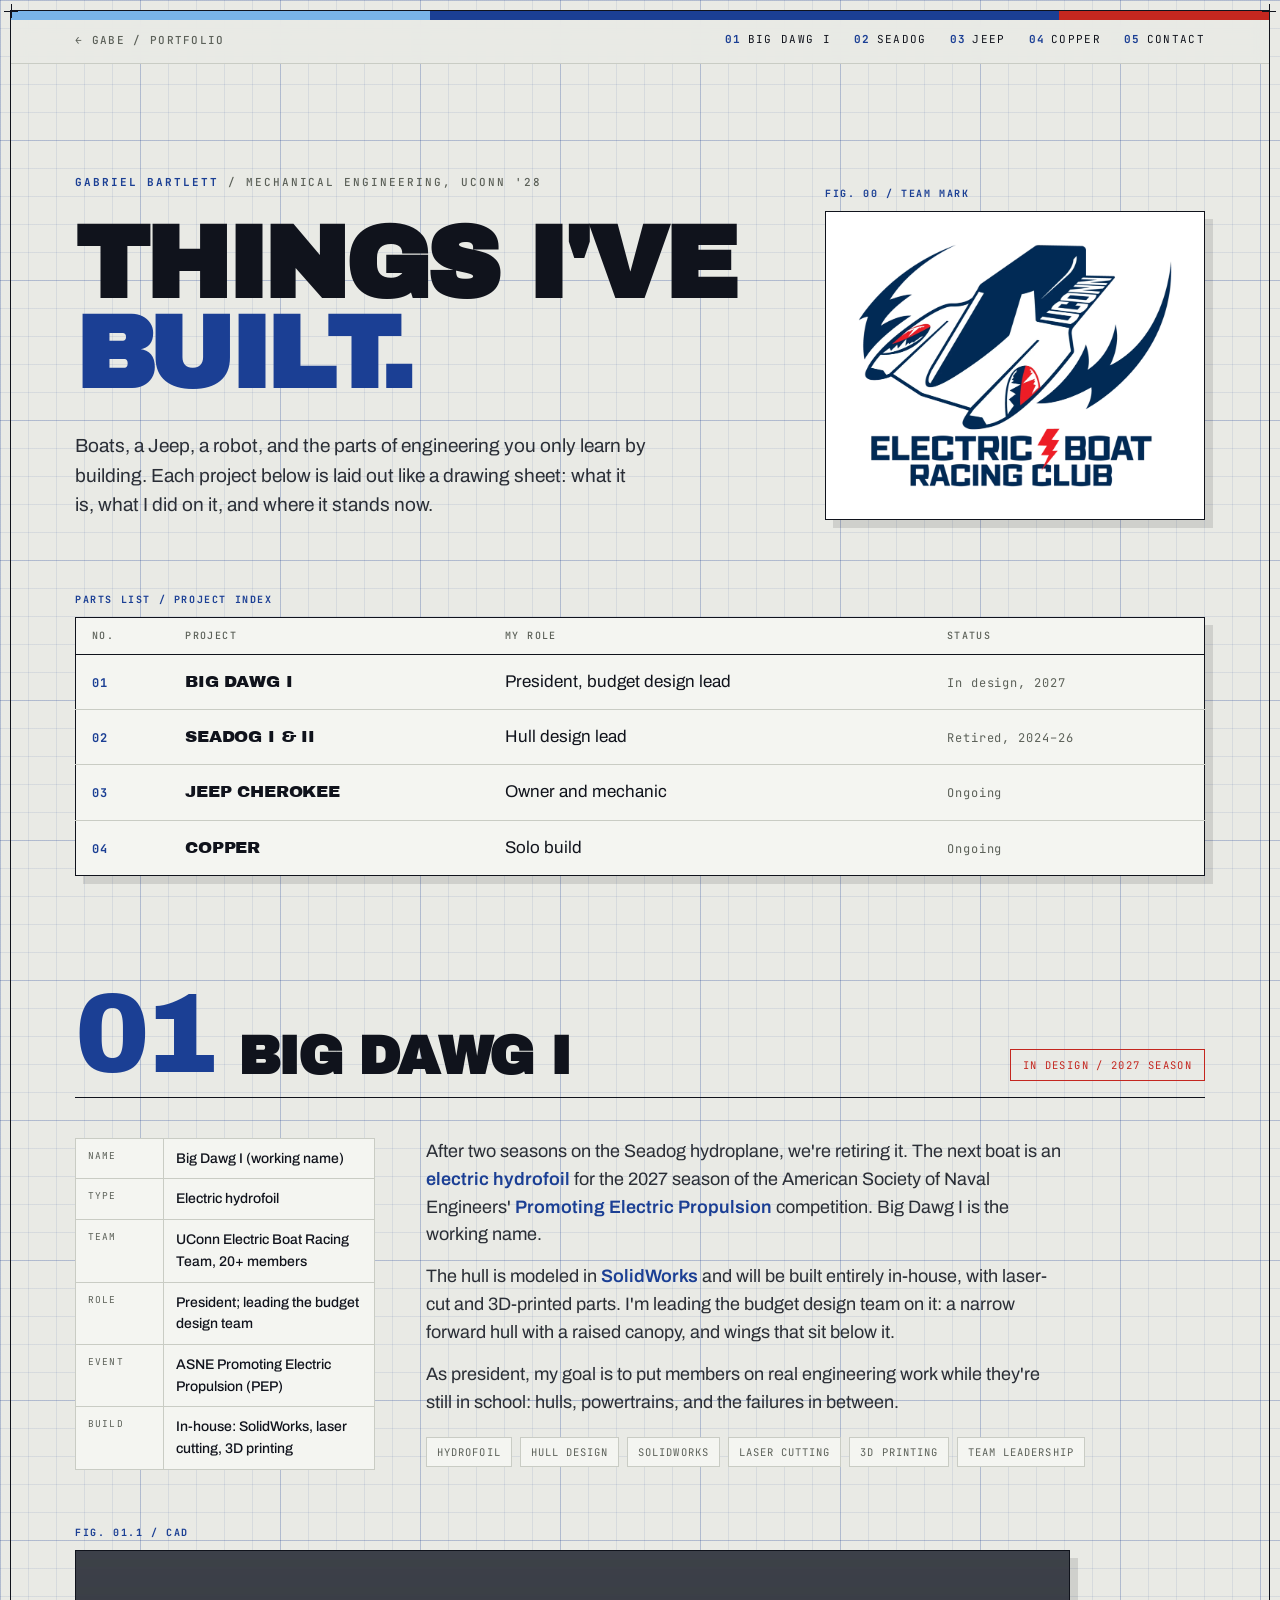
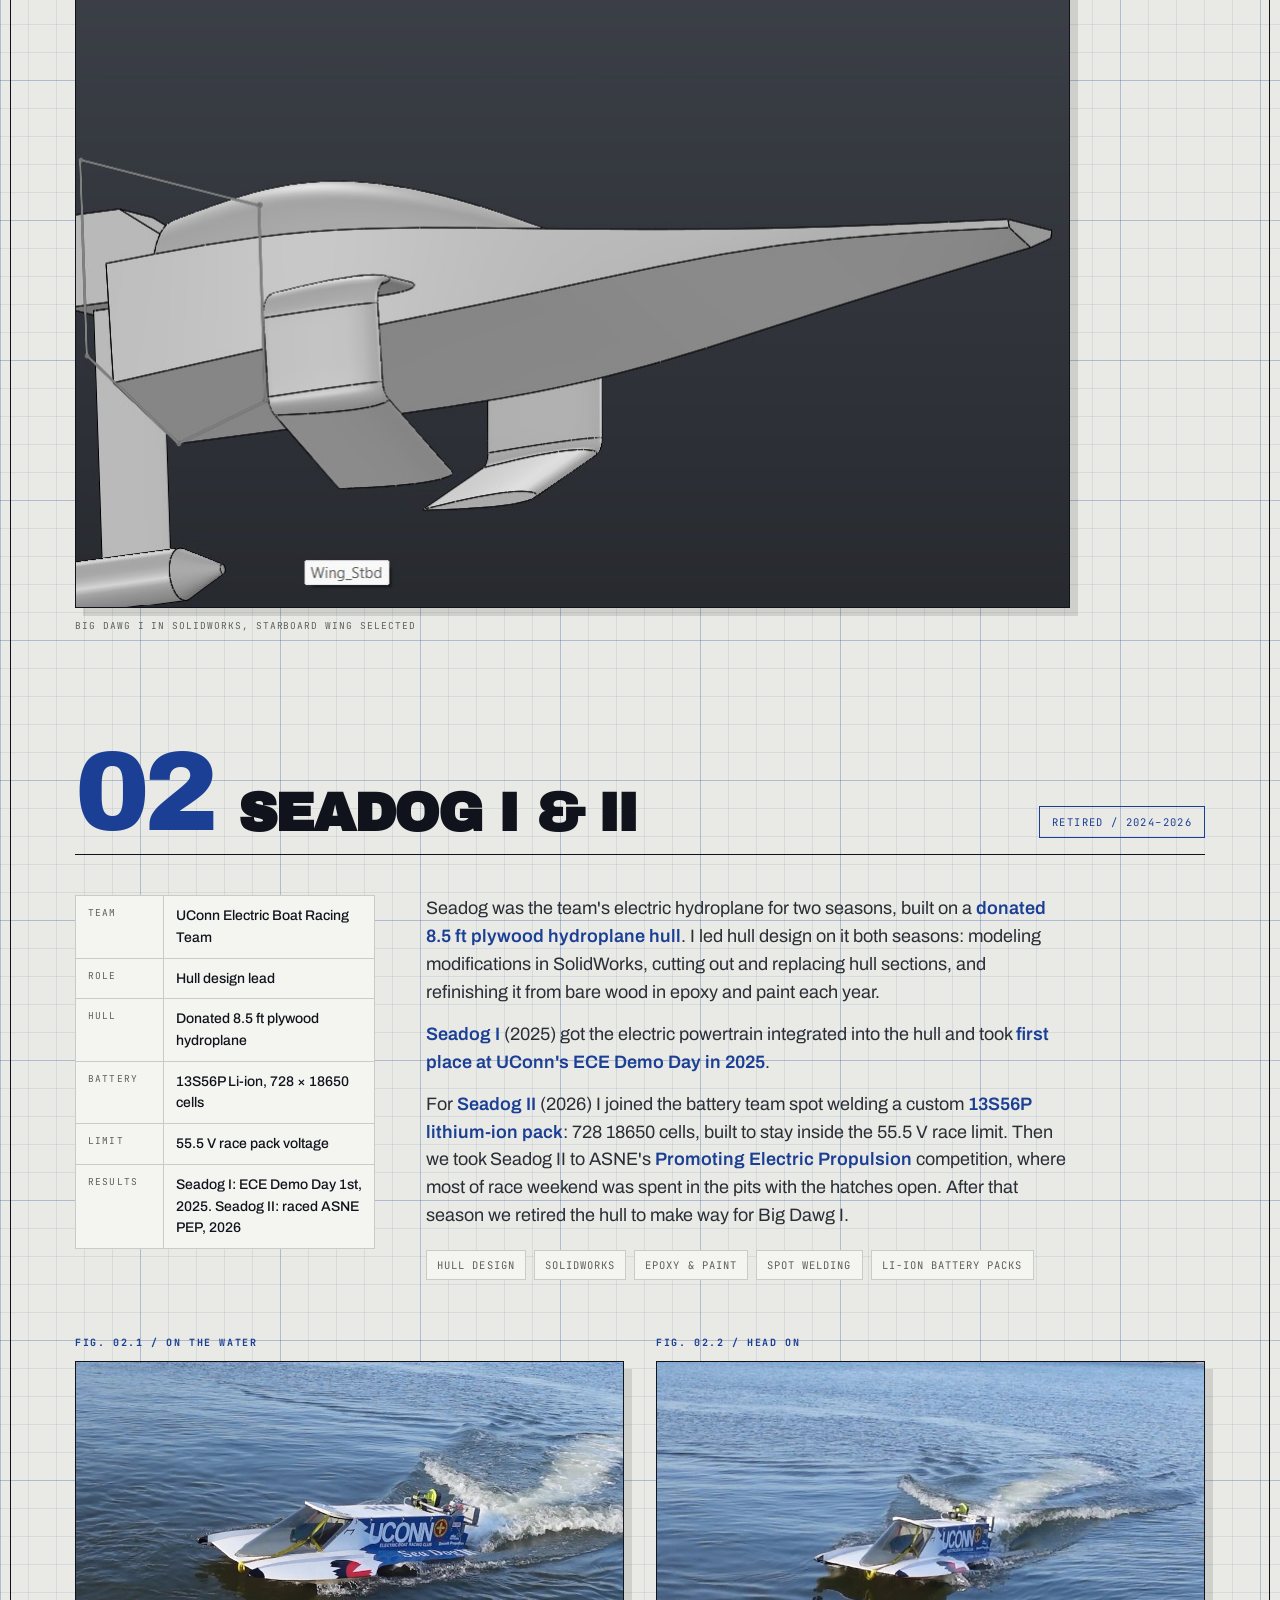
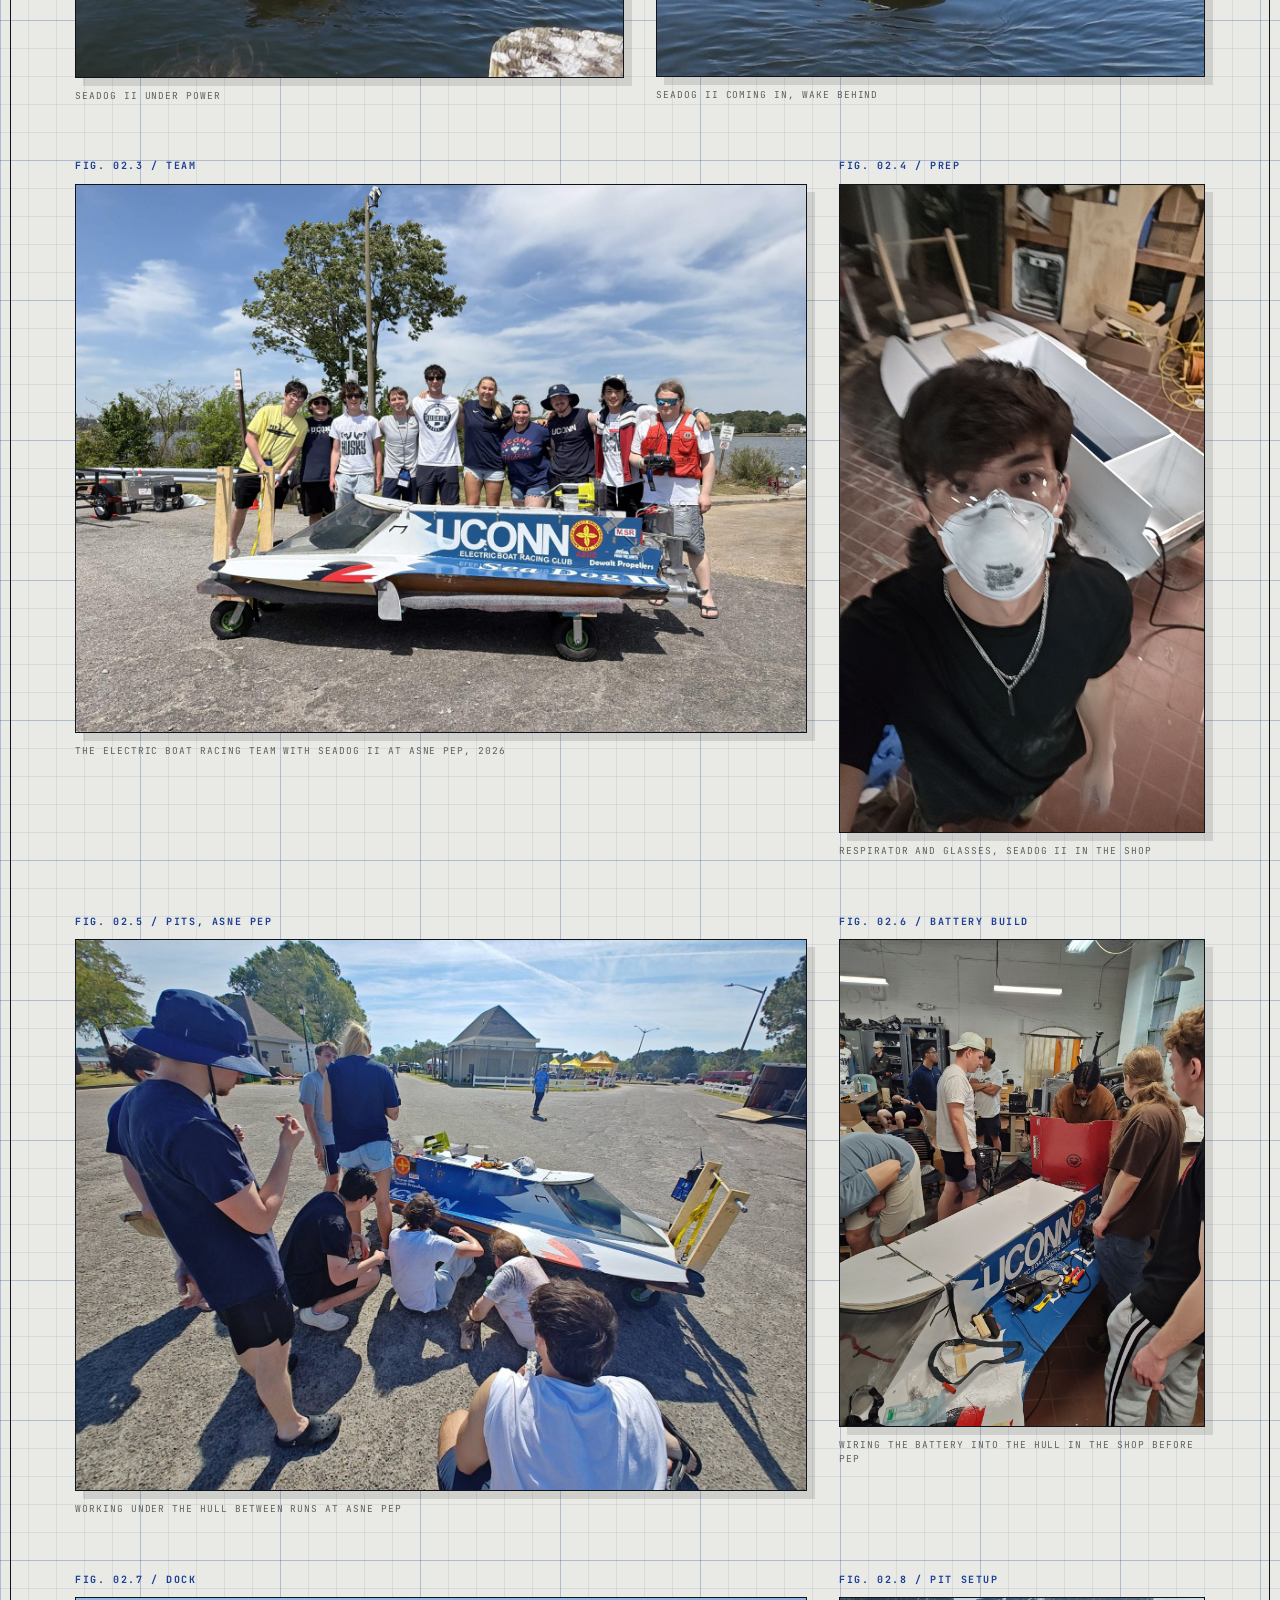
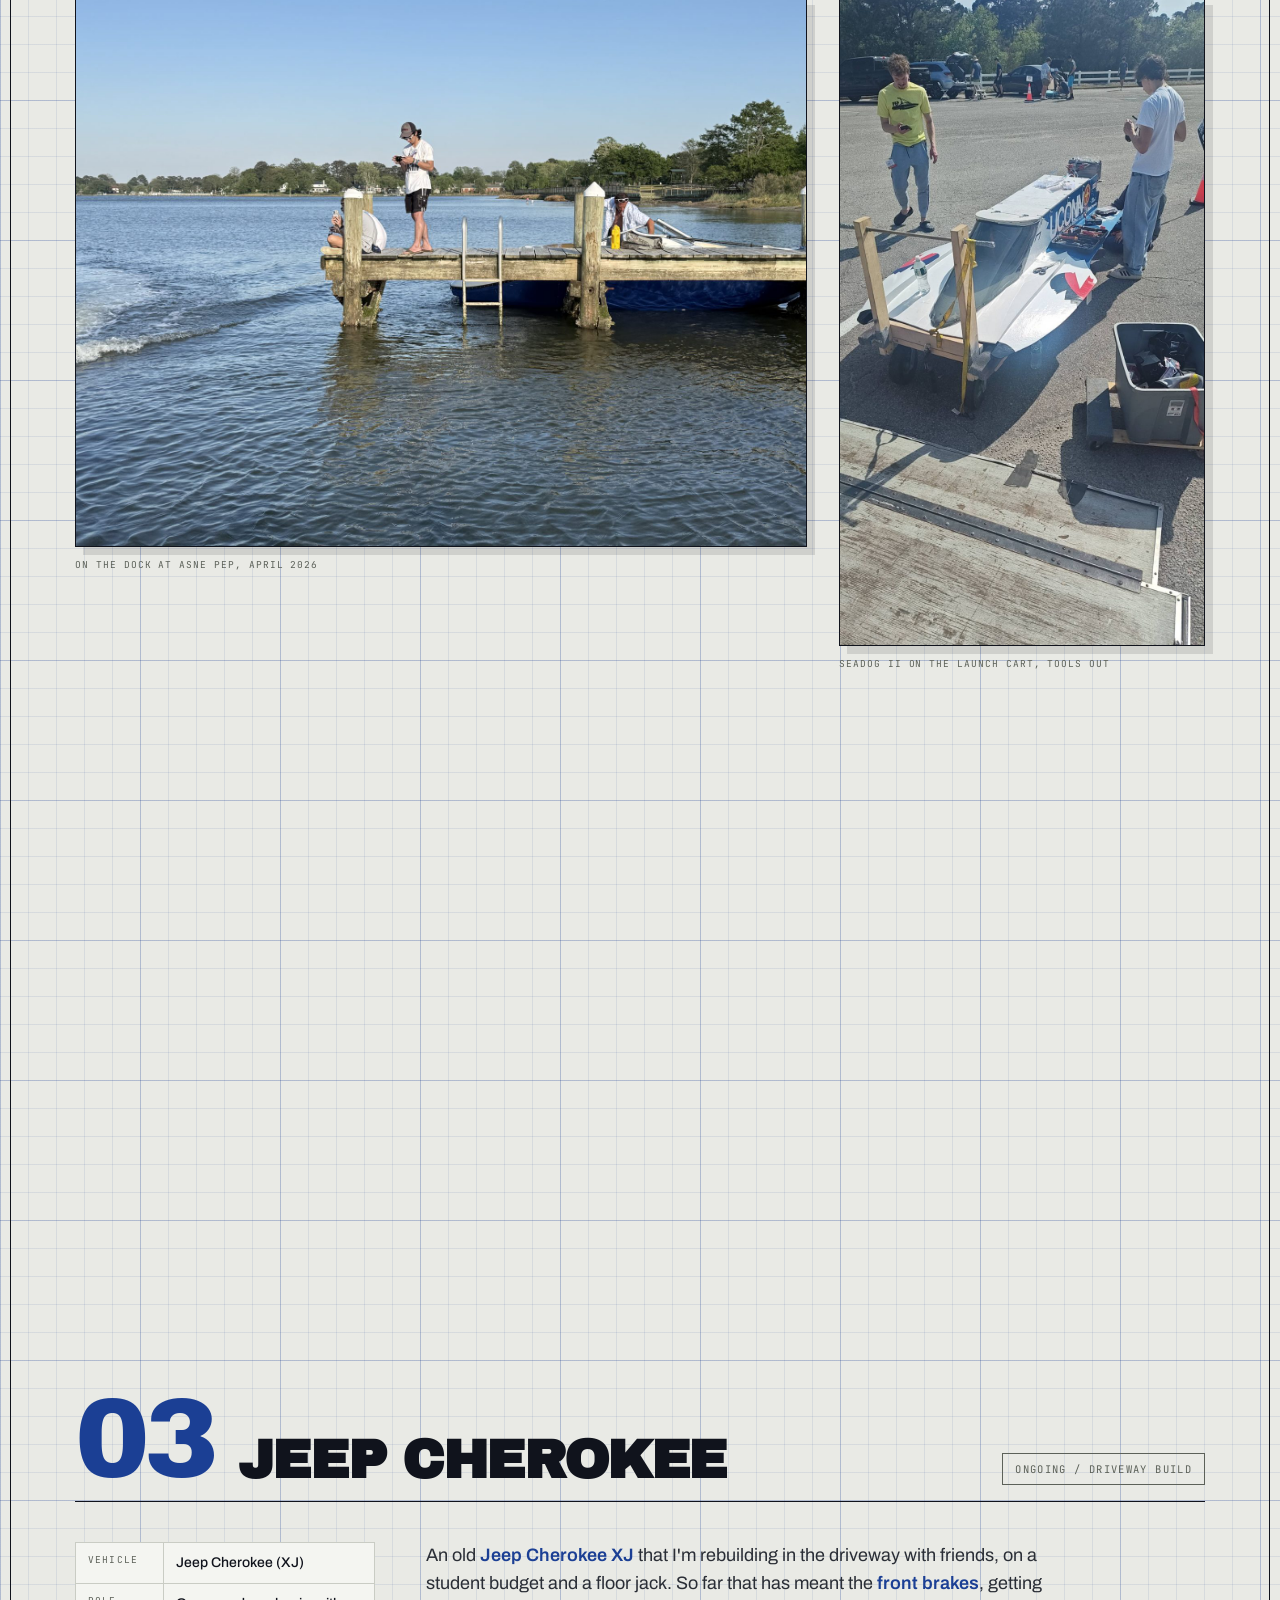
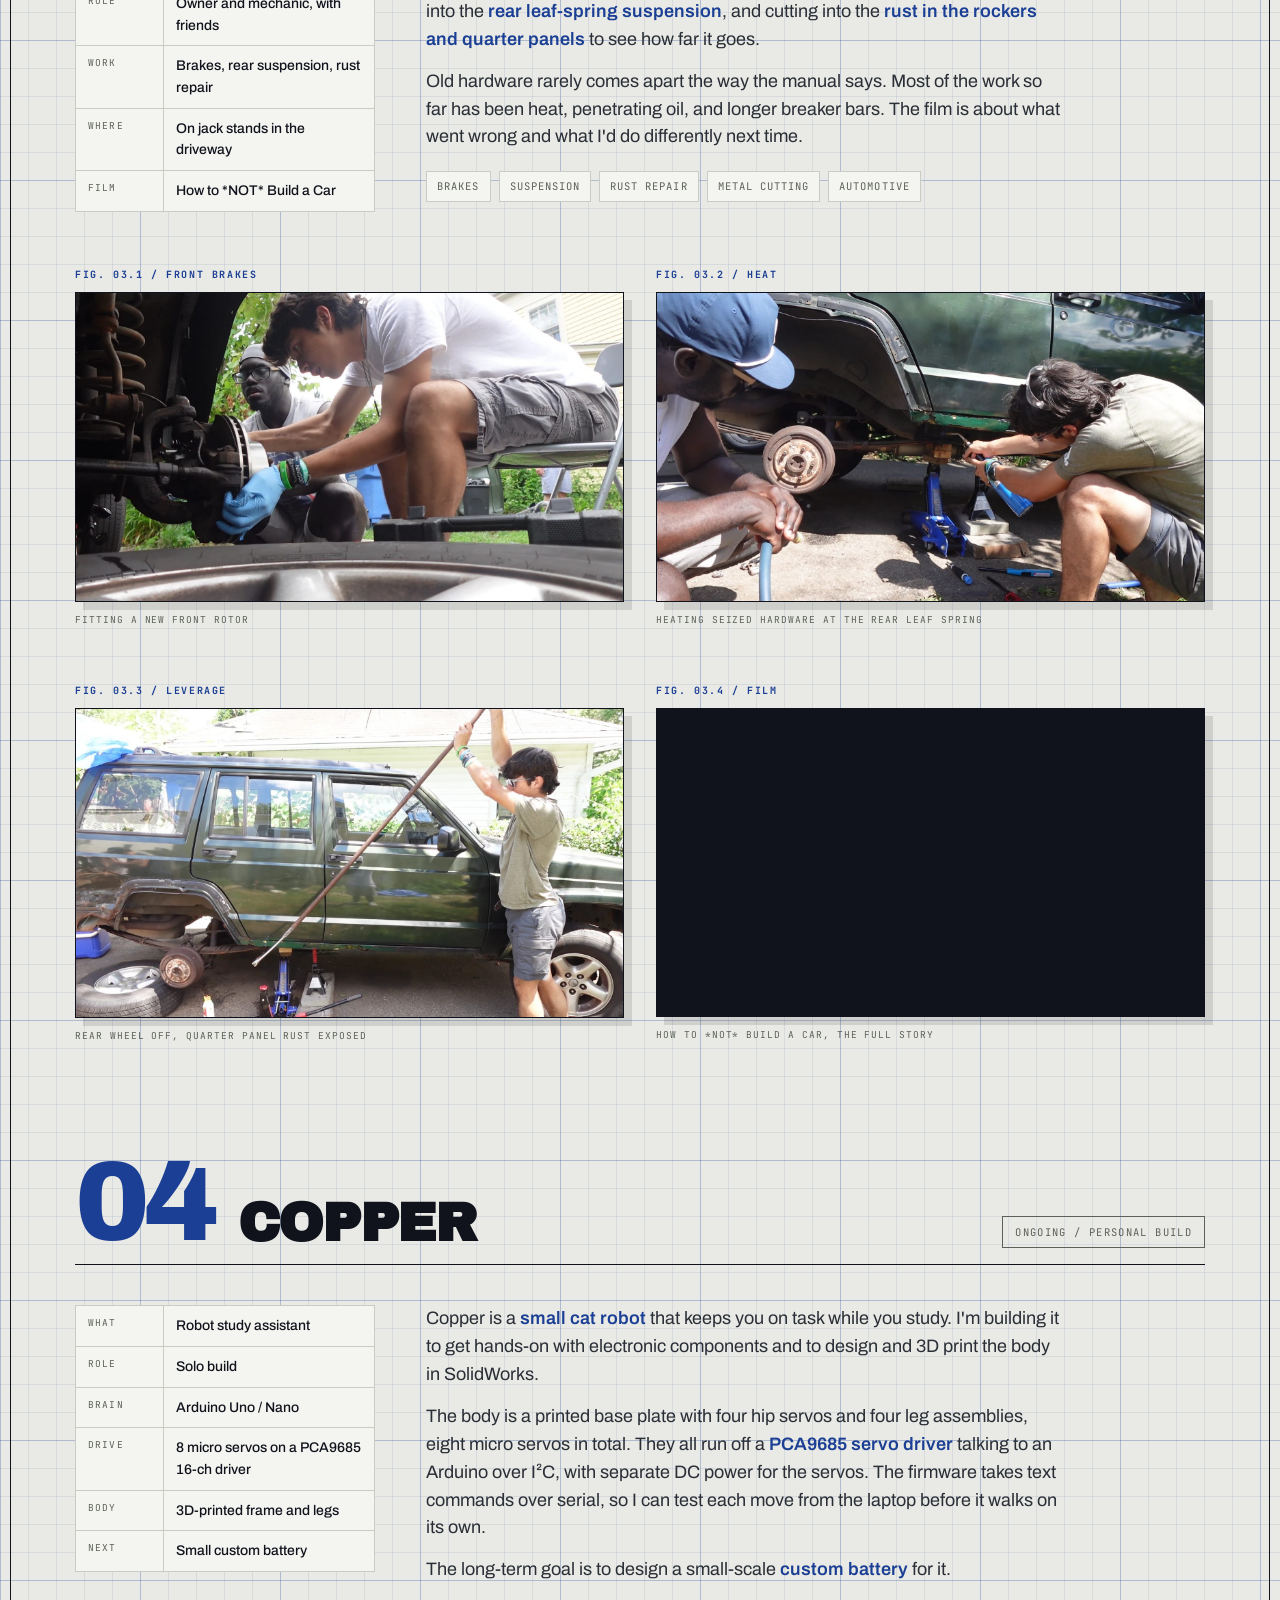
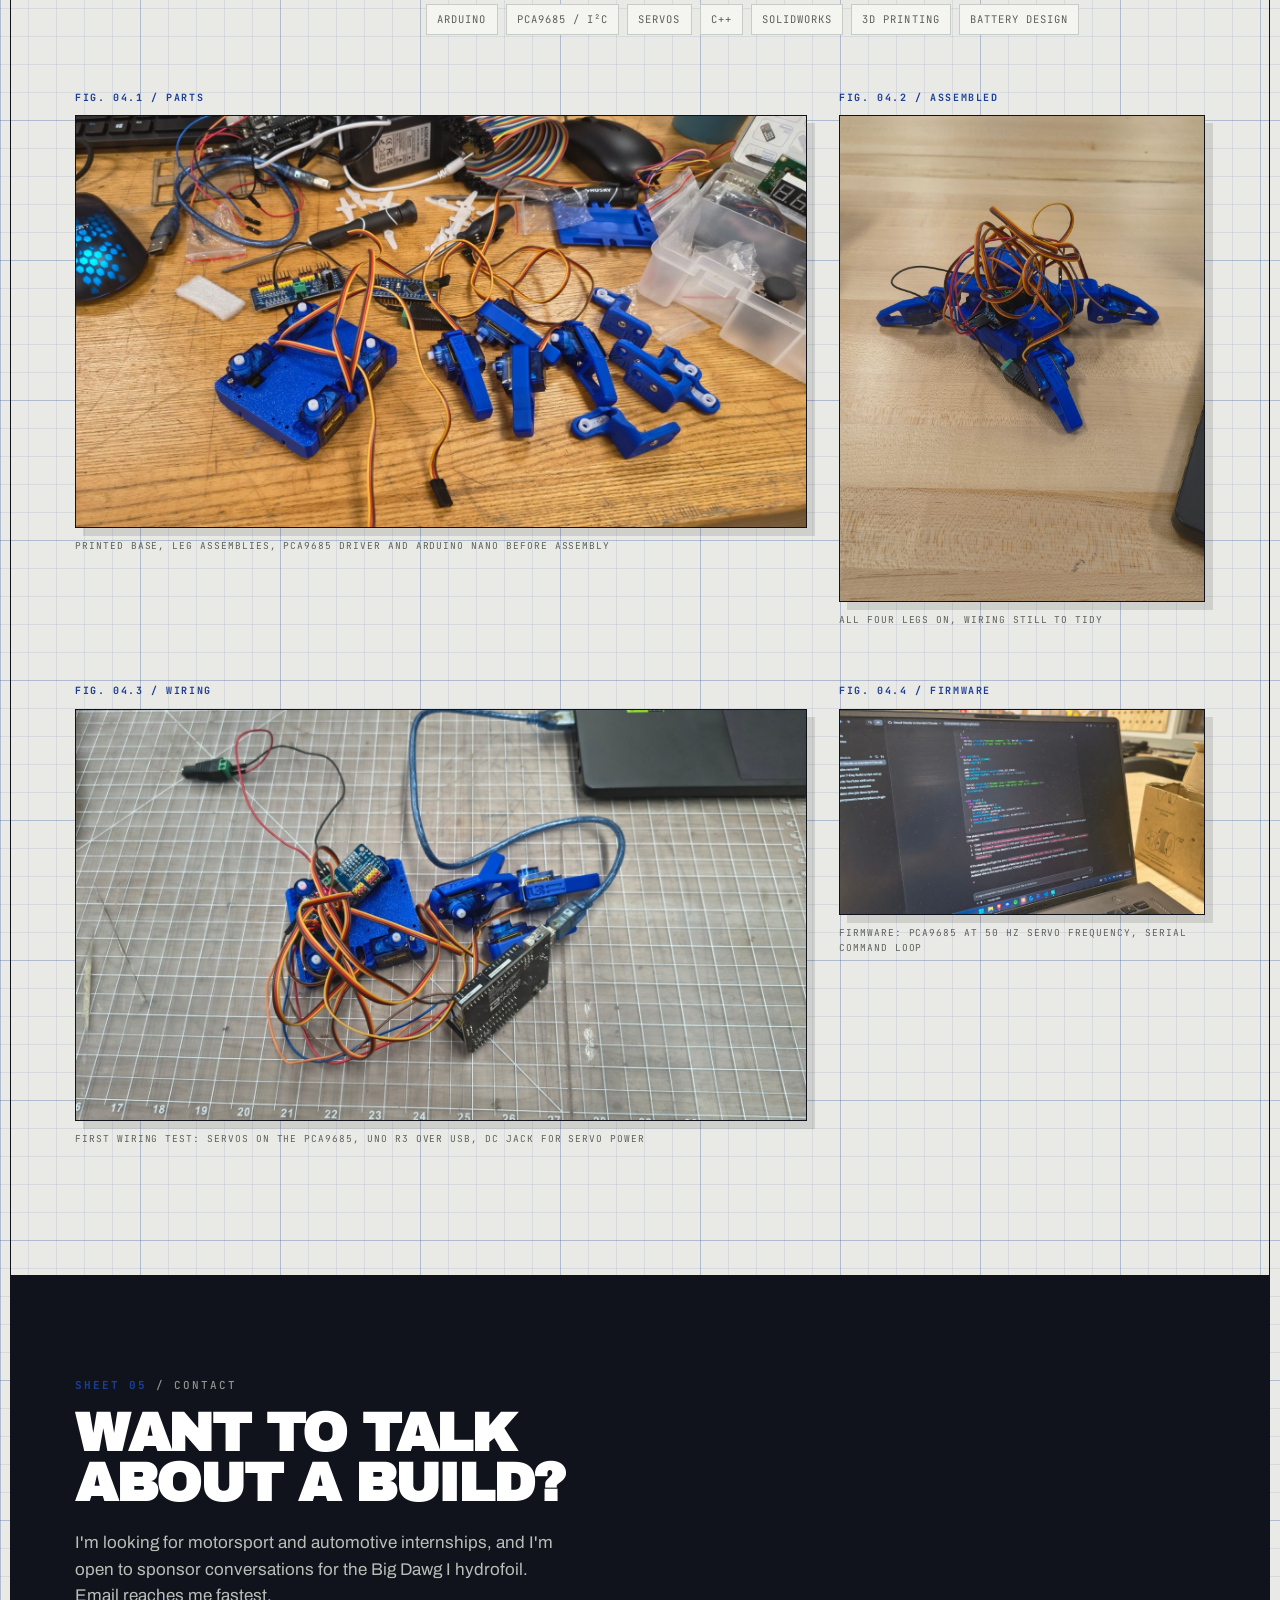
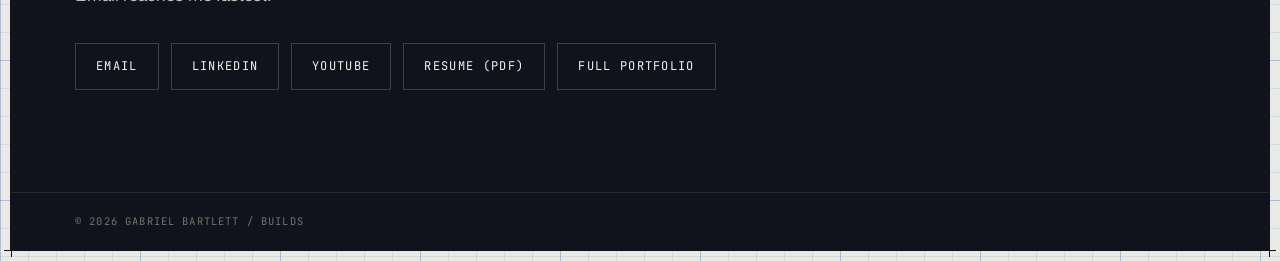
==== commit 1b0986df: "Add Jeep Cherokee build to showcase as project 03 Front brakes, rear suspension and rust repair phot" ====
--- a/gabrielbartlett/index.html
+++ b/gabrielbartlett/index.html
@@ -4,7 +4,7 @@
 <meta charset="utf-8">
 <meta name="viewport" content="width=device-width, initial-scale=1">
 <title>Gabriel Bartlett / Builds</title>
-<meta name="description" content="Project showcase for Gabriel Bartlett, mechanical engineering at UConn: the Big Dawg I electric hydrofoil, the Seadog I and II hydroplane, and Copper the study robot.">
+<meta name="description" content="Project showcase for Gabriel Bartlett, mechanical engineering at UConn: the Big Dawg I electric hydrofoil, the Seadog I and II hydroplane, a Jeep Cherokee rebuild, and Copper the study robot.">
 <link rel="preconnect" href="https://fonts.googleapis.com">
 <link rel="preconnect" href="https://fonts.gstatic.com" crossorigin>
 <link href="https://fonts.googleapis.com/css2?family=Archivo+Black&family=Archivo:wght@400;500;600&family=JetBrains+Mono:wght@400;500;700&display=swap" rel="stylesheet">
@@ -167,8 +167,9 @@
     <nav aria-label="Projects">
       <a href="#bigdawg"><span class="n">01</span>Big Dawg I</a>
       <a href="#seadog"><span class="n">02</span>Seadog</a>
-      <a href="#copper"><span class="n">03</span>Copper</a>
-      <a href="#contact"><span class="n">04</span>Contact</a>
+      <a href="#jeep"><span class="n">03</span>Jeep</a>
+      <a href="#copper"><span class="n">04</span>Copper</a>
+      <a href="#contact"><span class="n">05</span>Contact</a>
     </nav>
   </div>
 </header>
@@ -179,7 +180,7 @@
     <div>
     <p class="eyebrow"><b>Gabriel Bartlett</b> / Mechanical Engineering, UConn '28</p>
     <h1>Things I've<br><span class="hl">built.</span></h1>
-    <p class="lede">Boats, a robot, and the parts of engineering you only learn by building. Each project below is laid out like a drawing sheet: what it is, what I did on it, and where it stands now.</p>
+    <p class="lede">Boats, a Jeep, a robot, and the parts of engineering you only learn by building. Each project below is laid out like a drawing sheet: what it is, what I did on it, and where it stands now.</p>
     </div>
     <figure class="rv">
       <span class="fig-lbl">Fig. 00 / Team mark</span>
@@ -197,7 +198,8 @@
     <tbody>
       <tr><td class="c no">01</td><td><a href="#bigdawg">Big Dawg I</a></td><td class="hide-sm">President, budget design lead</td><td class="c">In design, 2027</td></tr>
       <tr><td class="c no">02</td><td><a href="#seadog">Seadog I &amp; II</a></td><td class="hide-sm">Hull design lead</td><td class="c">Retired, 2024&ndash;26</td></tr>
-      <tr><td class="c no">03</td><td><a href="#copper">Copper</a></td><td class="hide-sm">Solo build</td><td class="c">Ongoing</td></tr>
+      <tr><td class="c no">03</td><td><a href="#jeep">Jeep Cherokee</a></td><td class="hide-sm">Owner and mechanic</td><td class="c">Ongoing</td></tr>
+      <tr><td class="c no">04</td><td><a href="#copper">Copper</a></td><td class="hide-sm">Solo build</td><td class="c">Ongoing</td></tr>
     </tbody>
   </table>
 </div>
@@ -349,10 +351,64 @@
 </section>
 
 <!-- 03 -->
+<section class="project" id="jeep">
+  <div class="wrap">
+    <div class="proj-head rv">
+      <div class="ttl"><span class="big">03</span><h2>Jeep Cherokee</h2></div>
+      <span class="status wip">Ongoing / Driveway build</span>
+    </div>
+    <div class="proj-body">
+      <dl class="specs rv">
+        <div><dt>Vehicle</dt><dd>Jeep Cherokee (XJ)</dd></div>
+        <div><dt>Role</dt><dd>Owner and mechanic, with friends</dd></div>
+        <div><dt>Work</dt><dd>Brakes, rear suspension, rust repair</dd></div>
+        <div><dt>Where</dt><dd>On jack stands in the driveway</dd></div>
+        <div><dt>Film</dt><dd>How to *NOT* Build a Car</dd></div>
+      </dl>
+      <div class="write rv">
+        <p>An old <b>Jeep Cherokee XJ</b> that I'm rebuilding in the driveway with friends, on a student budget and a floor jack. So far that has meant the <b>front brakes</b>, getting into the <b>rear leaf-spring suspension</b>, and cutting into the <b>rust in the rockers and quarter panels</b> to see how far it goes.</p>
+        <p>Old hardware rarely comes apart the way the manual says. Most of the work so far has been heat, penetrating oil, and longer breaker bars. The film is about what went wrong and what I'd do differently next time.</p>
+        <div class="tags"><span class="tag">Brakes</span><span class="tag">Suspension</span><span class="tag">Rust repair</span><span class="tag">Metal cutting</span><span class="tag">Automotive</span></div>
+      </div>
+    </div>
+    <div class="figs pair">
+      <figure class="rv">
+        <span class="fig-lbl">Fig. 03.1 / Front brakes</span>
+        <div class="frame"><img src="../images/jeep-brakes.jpg" width="1600" height="900" loading="lazy" alt="Gabriel in nitrile gloves fitting a new brake rotor on the Jeep's front hub while a friend watches"></div>
+        <figcaption>Fitting a new front rotor</figcaption>
+      </figure>
+      <figure class="rv">
+        <span class="fig-lbl">Fig. 03.2 / Heat</span>
+        <div class="frame"><img src="../images/jeep-torch.jpg" width="1600" height="900" loading="lazy" alt="Gabriel using a handheld torch on seized hardware at the rear leaf spring, the Jeep on a floor jack and jack stand"></div>
+        <figcaption>Heating seized hardware at the rear leaf spring</figcaption>
+      </figure>
+    </div>
+    <div class="figs pair">
+      <figure class="rv">
+        <span class="fig-lbl">Fig. 03.3 / Leverage</span>
+        <div class="frame"><img src="../images/jeep-side.jpg" width="1600" height="900" loading="lazy" alt="Gabriel leaning on a long steel bar against the green Jeep, rear wheel off and the rusted quarter panel exposed"></div>
+        <figcaption>Rear wheel off, quarter panel rust exposed</figcaption>
+      </figure>
+      <figure class="rv">
+        <span class="fig-lbl">Fig. 03.4 / Film</span>
+        <div class="frame video">
+          <iframe src="https://www.youtube-nocookie.com/embed/xaAOi1GesSI"
+                  title="How to NOT build a car"
+                  loading="lazy" referrerpolicy="strict-origin-when-cross-origin"
+                  allow="accelerometer; autoplay; clipboard-write; encrypted-media; gyroscope; picture-in-picture; web-share"
+                  allowfullscreen></iframe>
+        </div>
+        <figcaption>How to *NOT* Build a Car, the full story</figcaption>
+      </figure>
+    </div>
+  </div>
+</section>
+
+<!-- 04 -->
 <section class="project" id="copper">
   <div class="wrap">
     <div class="proj-head rv">
-      <div class="ttl"><span class="big">03</span><h2>Copper</h2></div>
+      <div class="ttl"><span class="big">04</span><h2>Copper</h2></div>
       <span class="status wip">Ongoing / Personal build</span>
     </div>
     <div class="proj-body">
@@ -373,7 +429,7 @@
     </div>
     <div class="figs two">
       <figure class="rv">
-        <span class="fig-lbl">Fig. 03.1 / Parts</span>
+        <span class="fig-lbl">Fig. 04.1 / Parts</span>
         <div class="frame">
           <img src="../images/copper-parts.jpg" width="1600" height="900" loading="lazy"
                alt="Copper's blue 3D-printed base plate with four servos mounted, next to four servo leg assemblies, a PCA9685 servo driver board and an Arduino Nano on a workbench">
@@ -381,14 +437,14 @@
         <figcaption>Printed base, leg assemblies, PCA9685 driver and Arduino Nano before assembly</figcaption>
       </figure>
       <figure class="rv">
-        <span class="fig-lbl">Fig. 03.2 / Assembled</span>
+        <span class="fig-lbl">Fig. 04.2 / Assembled</span>
         <div class="frame"><img src="../images/copper-assembled.jpg" width="1125" height="1500" loading="lazy" alt="Copper assembled: the blue 3D-printed four-legged body with servos on every leg, wiring bundled on top, sitting on a wooden workbench"></div>
         <figcaption>All four legs on, wiring still to tidy</figcaption>
       </figure>
     </div>
     <div class="figs two">
       <figure class="rv">
-        <span class="fig-lbl">Fig. 03.3 / Wiring</span>
+        <span class="fig-lbl">Fig. 04.3 / Wiring</span>
         <div class="frame">
           <img src="../images/copper-wired.jpg" width="1600" height="900" loading="lazy"
                alt="Copper's servos wired to the PCA9685 driver on the base plate, connected to an Elegoo Uno R3 and a laptop over USB, with a DC barrel jack for servo power">
@@ -396,7 +452,7 @@
         <figcaption>First wiring test: servos on the PCA9685, Uno R3 over USB, DC jack for servo power</figcaption>
       </figure>
       <figure class="rv">
-        <span class="fig-lbl">Fig. 03.4 / Firmware</span>
+        <span class="fig-lbl">Fig. 04.4 / Firmware</span>
         <div class="frame">
           <img src="../images/copper-firmware.jpg" width="1600" height="900" loading="lazy"
                alt="Laptop screen showing the Arduino firmware for Copper: setup code for the PCA9685 at 50 Hz and a serial command loop">
@@ -409,7 +465,7 @@
 
 <section id="contact">
   <div class="wrap">
-    <p class="eyebrow"><b>Sheet 04</b> / Contact</p>
+    <p class="eyebrow"><b>Sheet 05</b> / Contact</p>
     <h2>Want to talk<br>about a build?</h2>
     <p>I'm looking for motorsport and automotive internships, and I'm open to sponsor conversations for the Big Dawg I hydrofoil. Email reaches me fastest.</p>
     <div class="links">
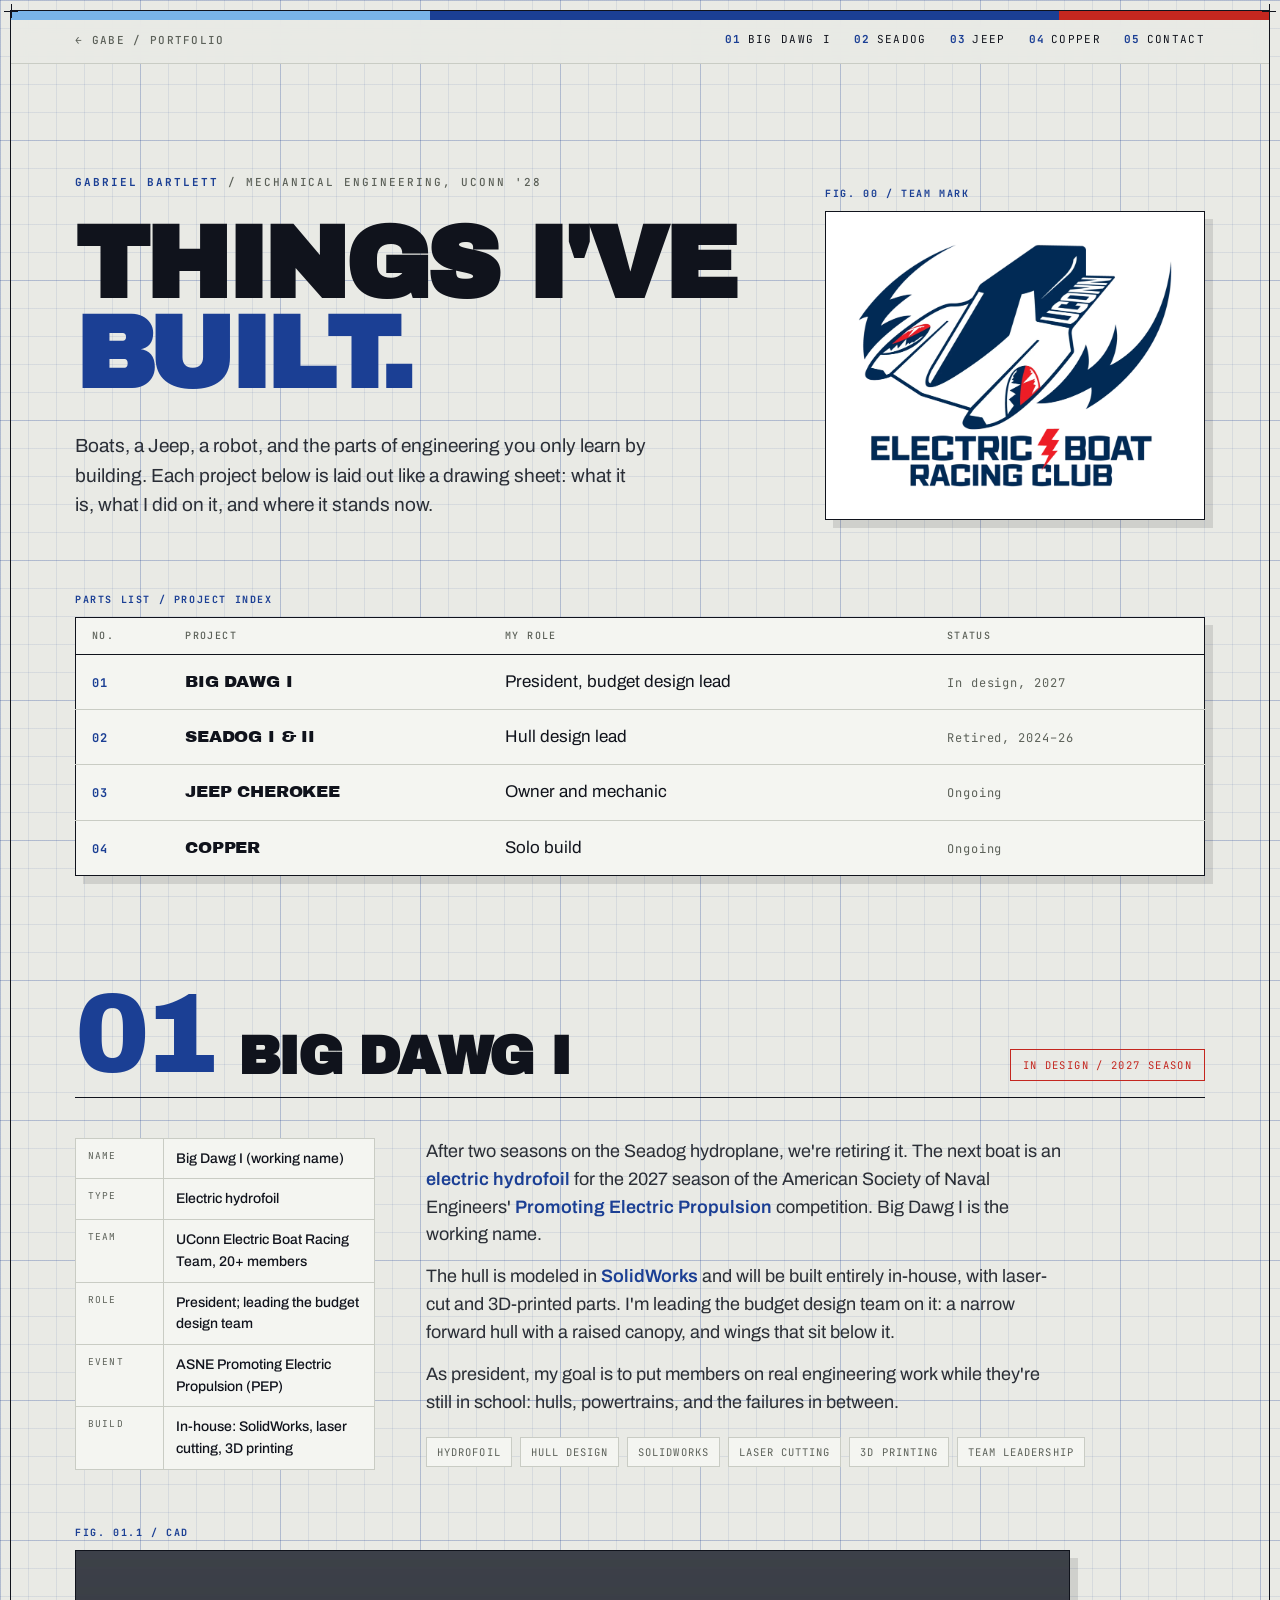
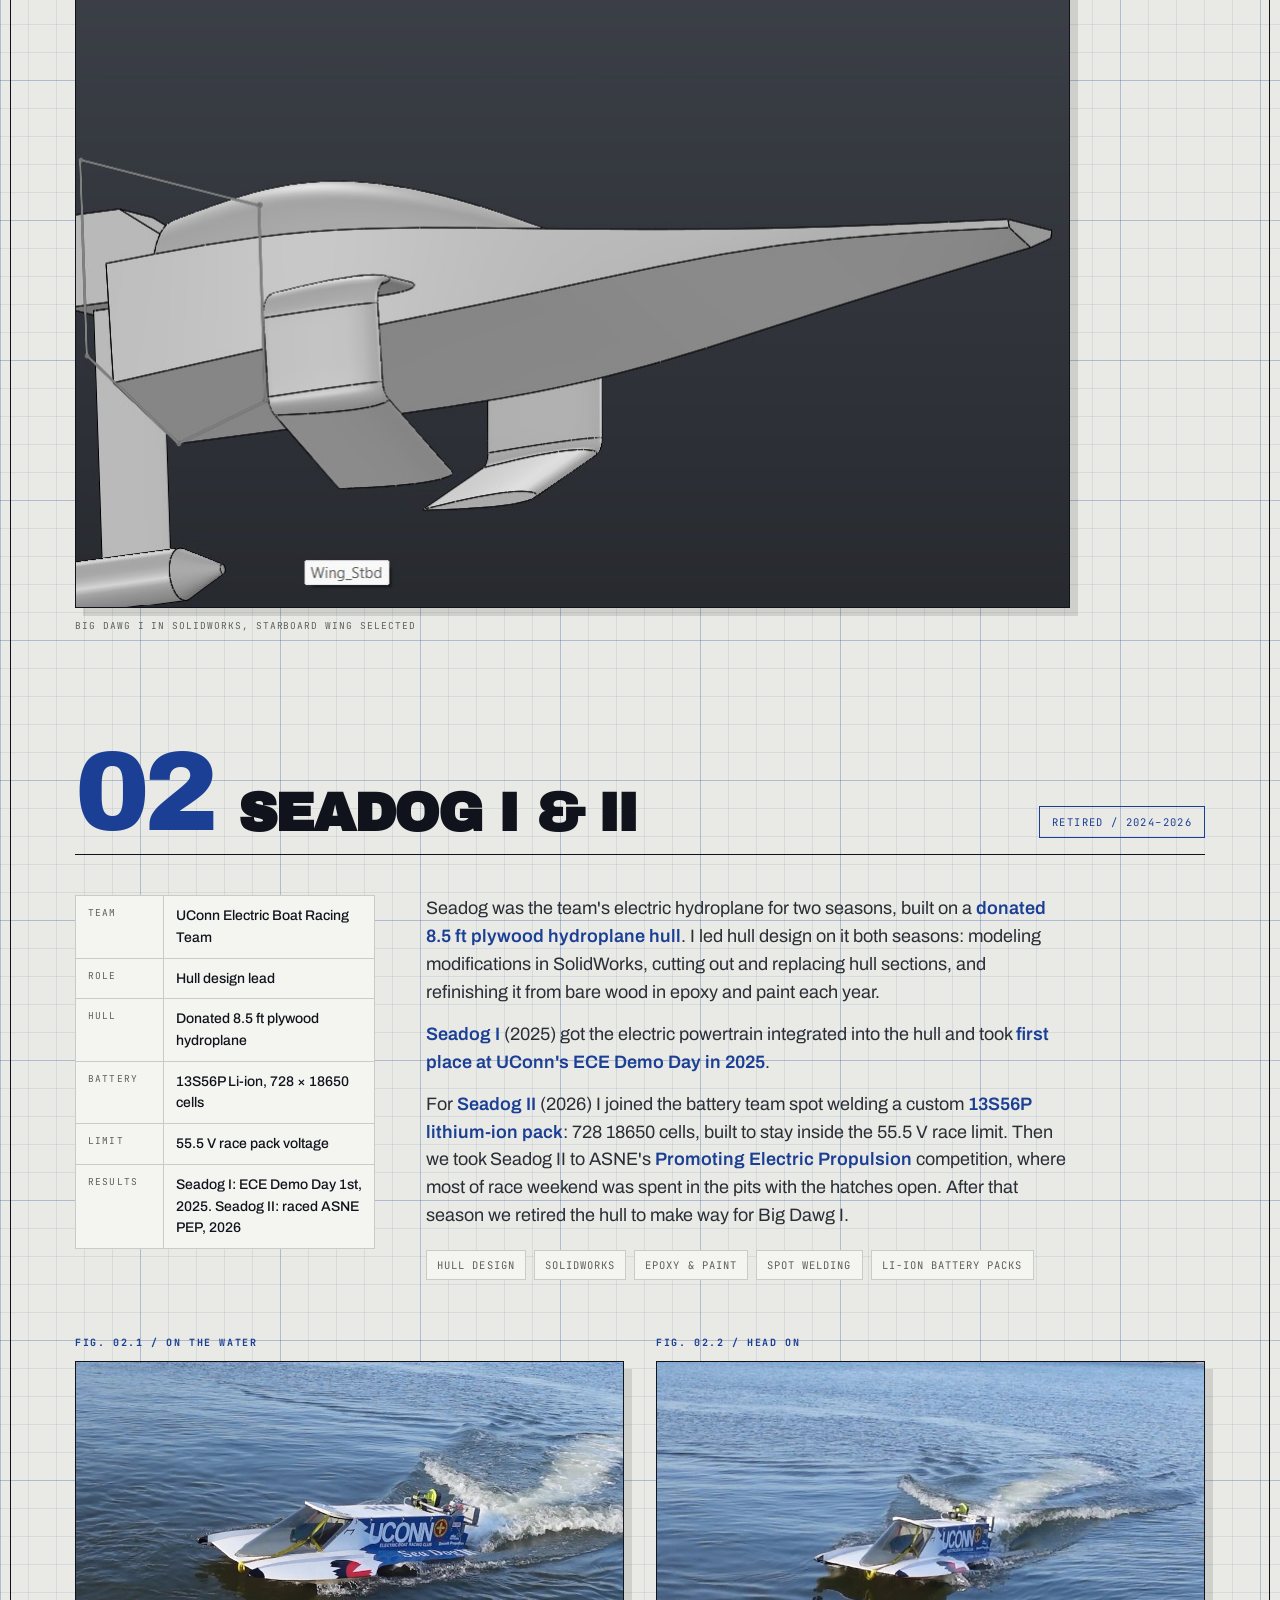
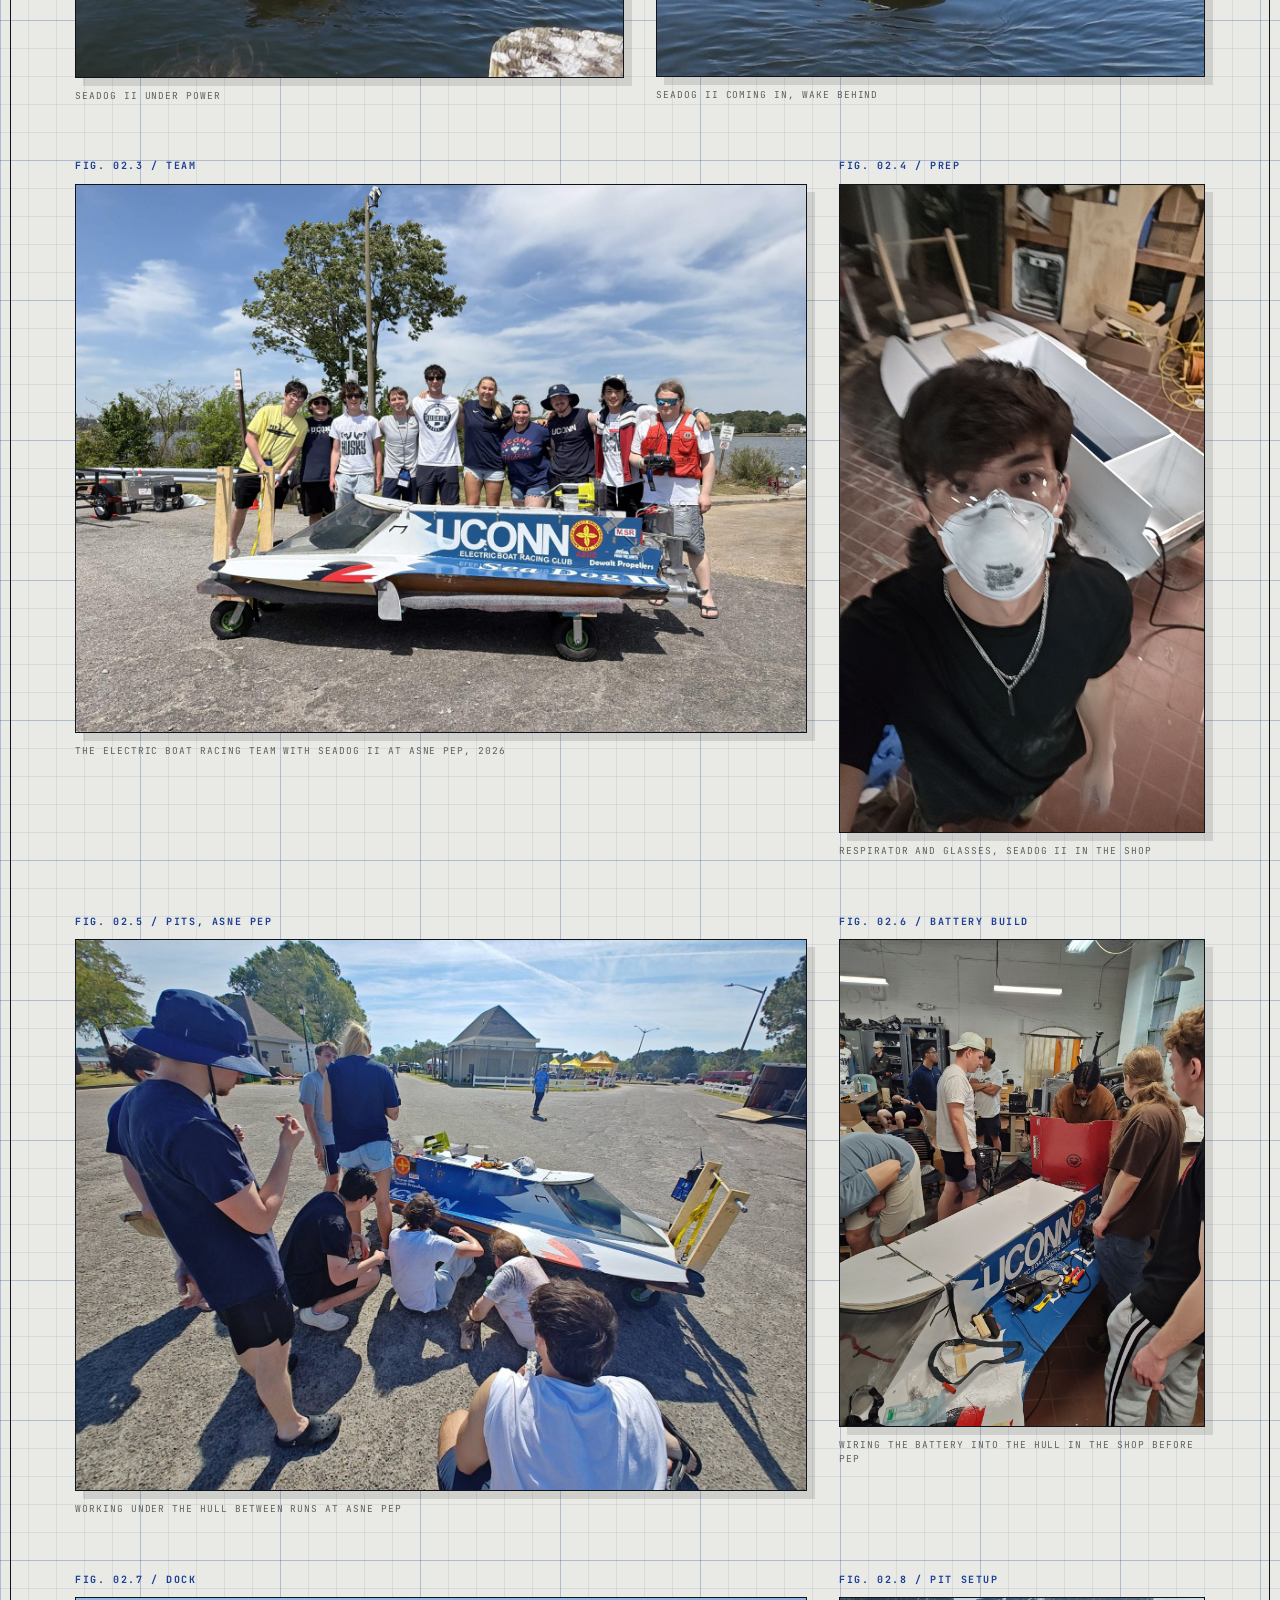
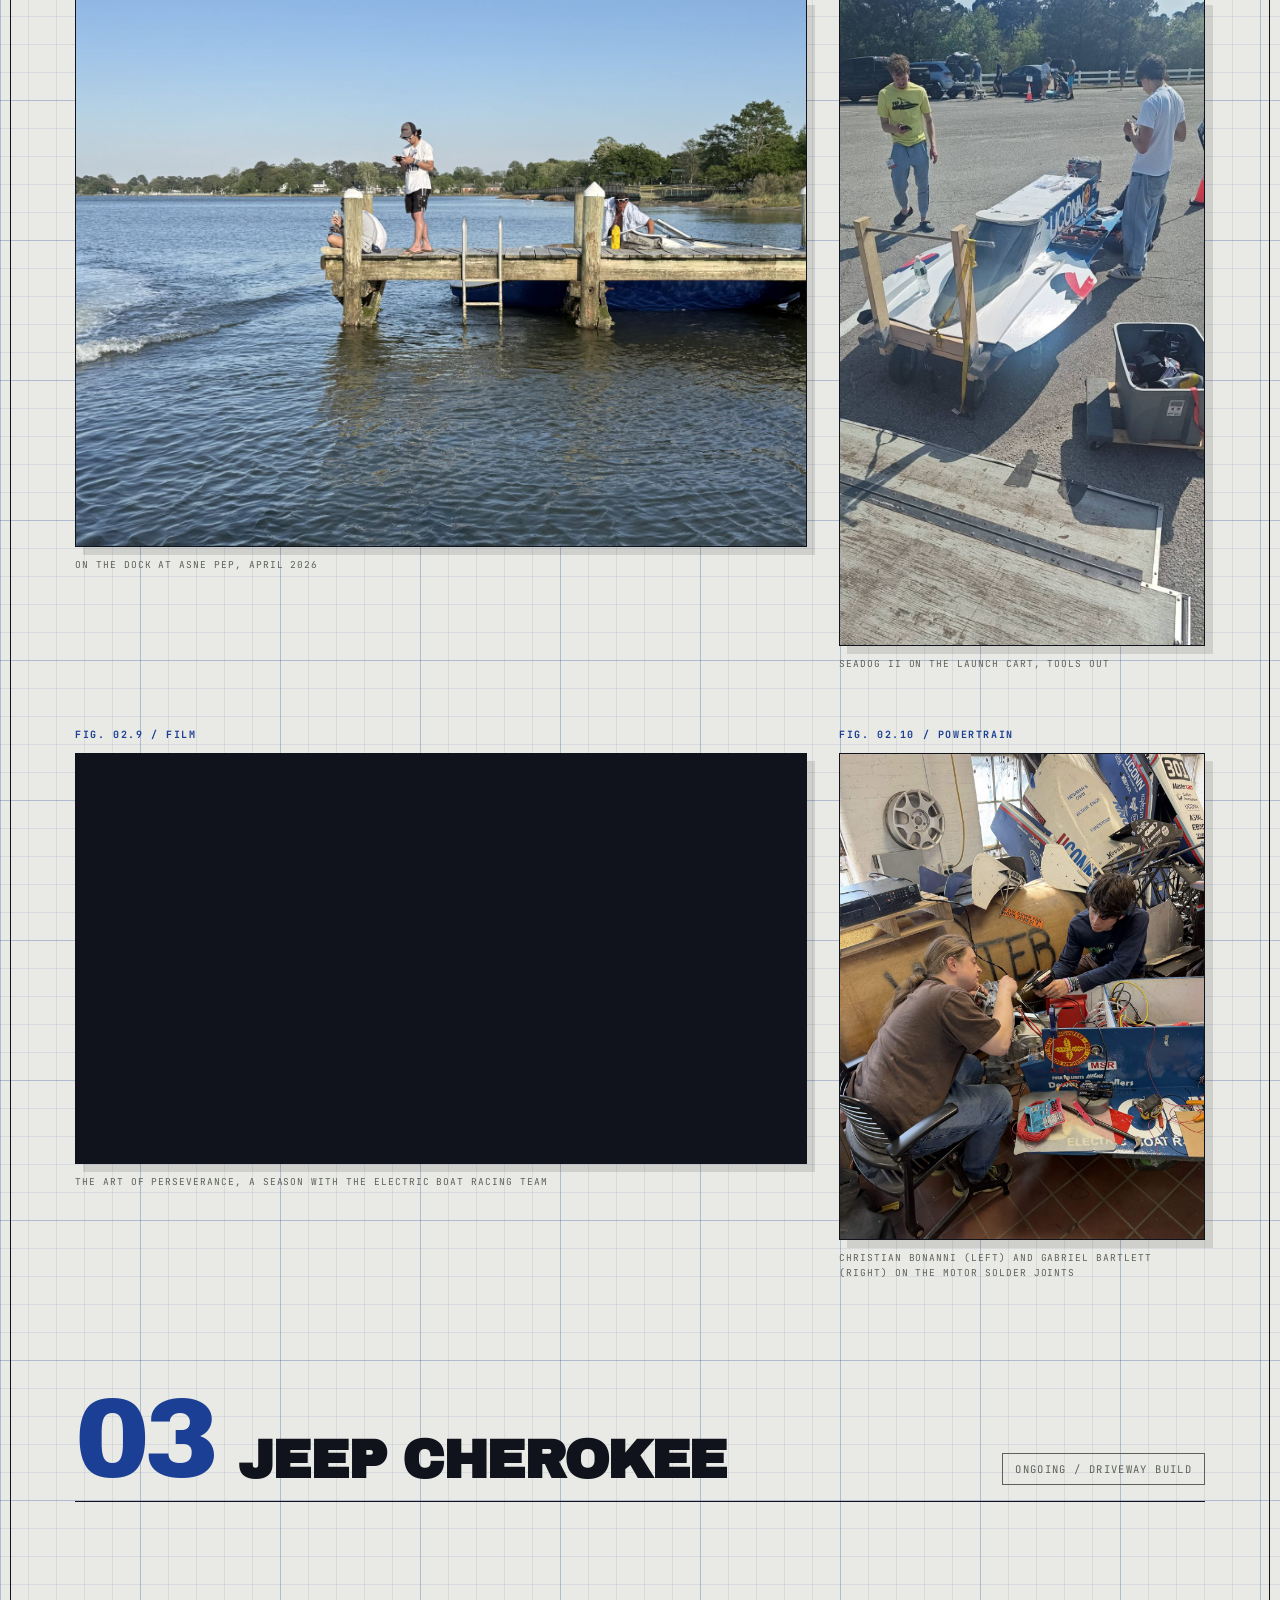
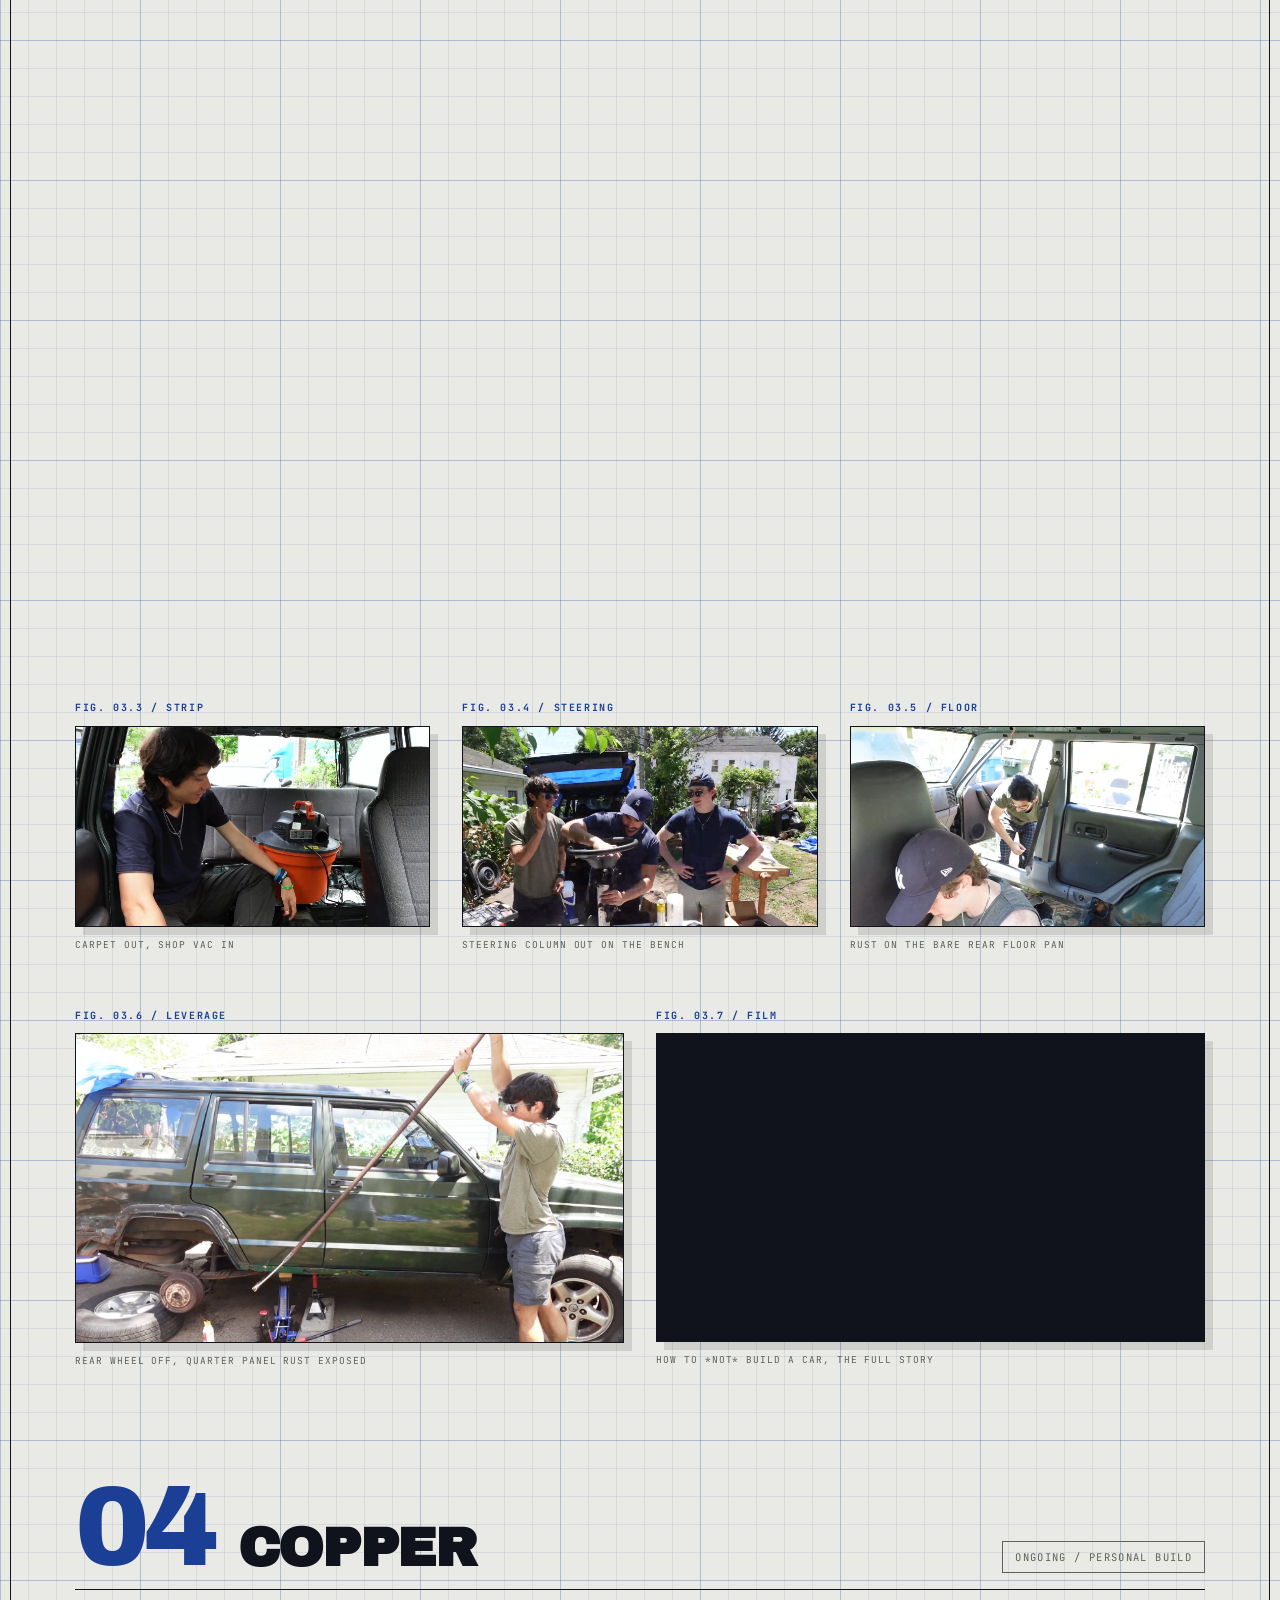
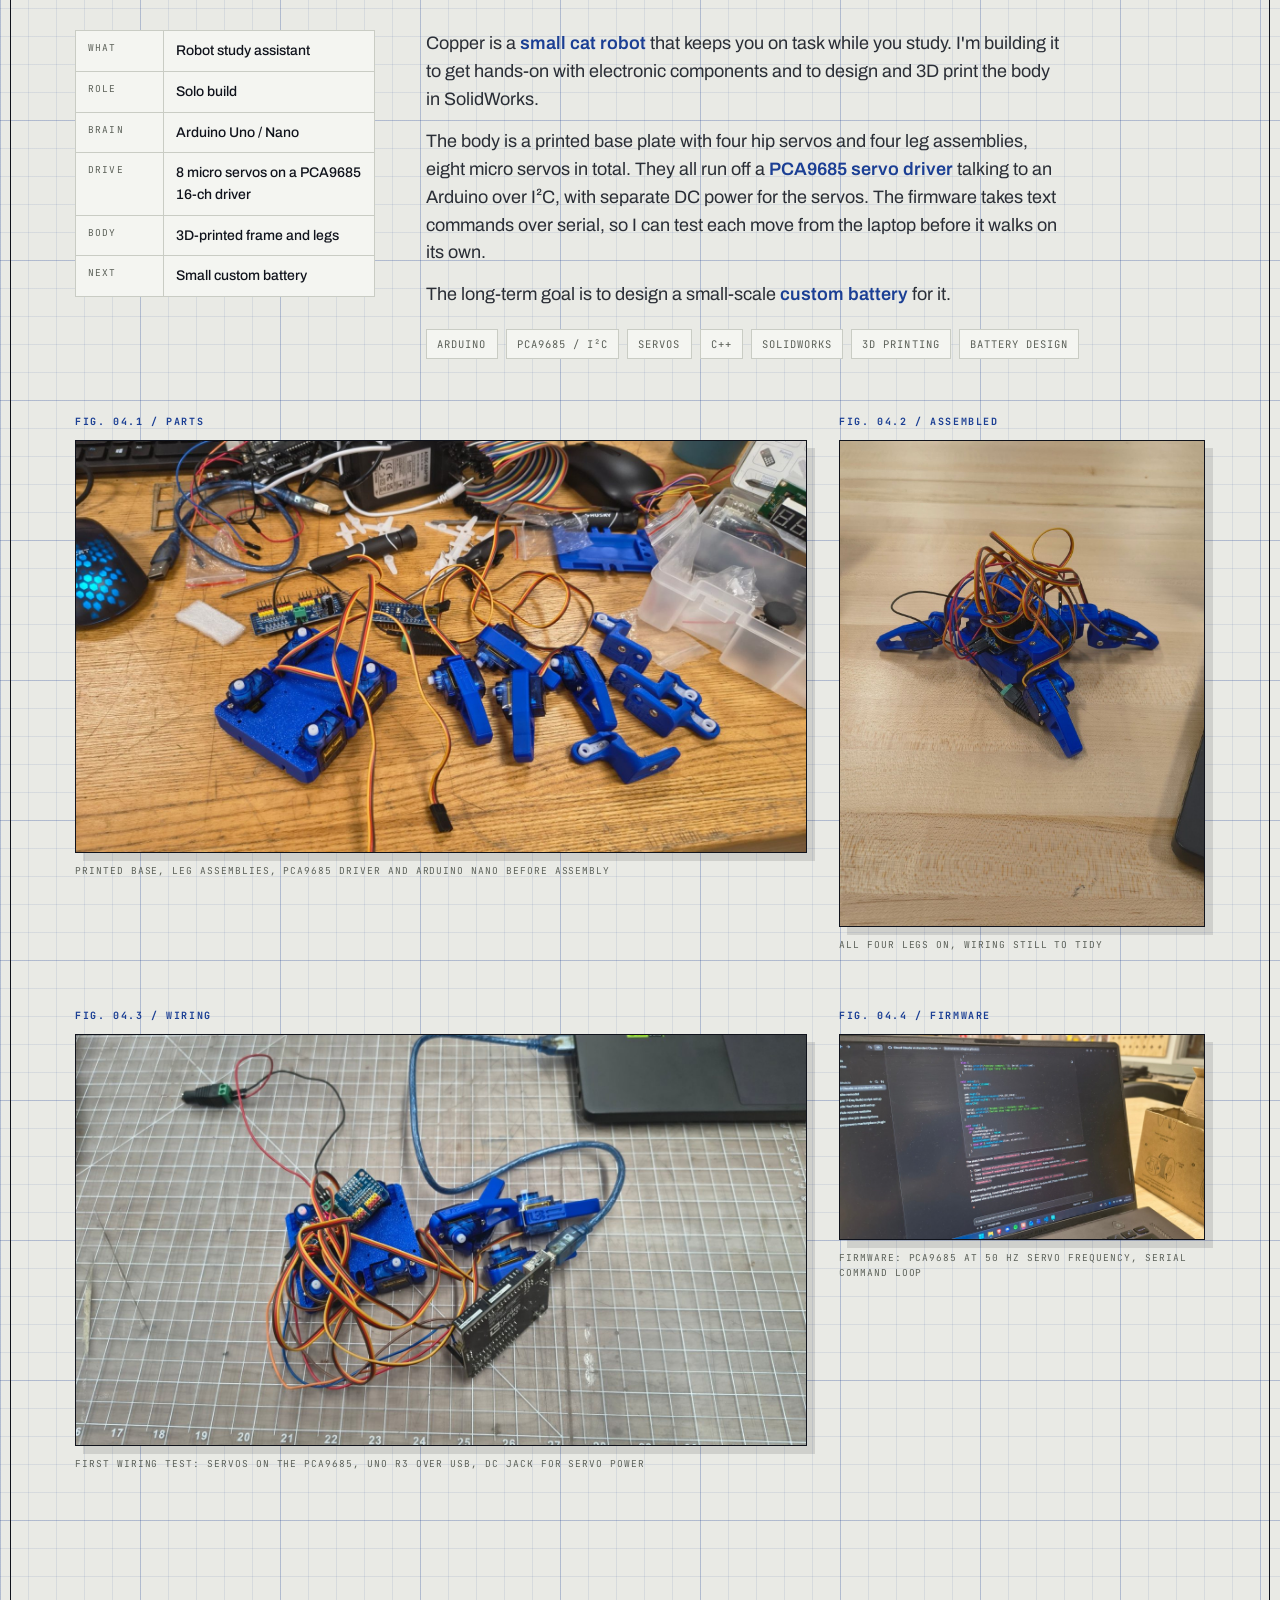
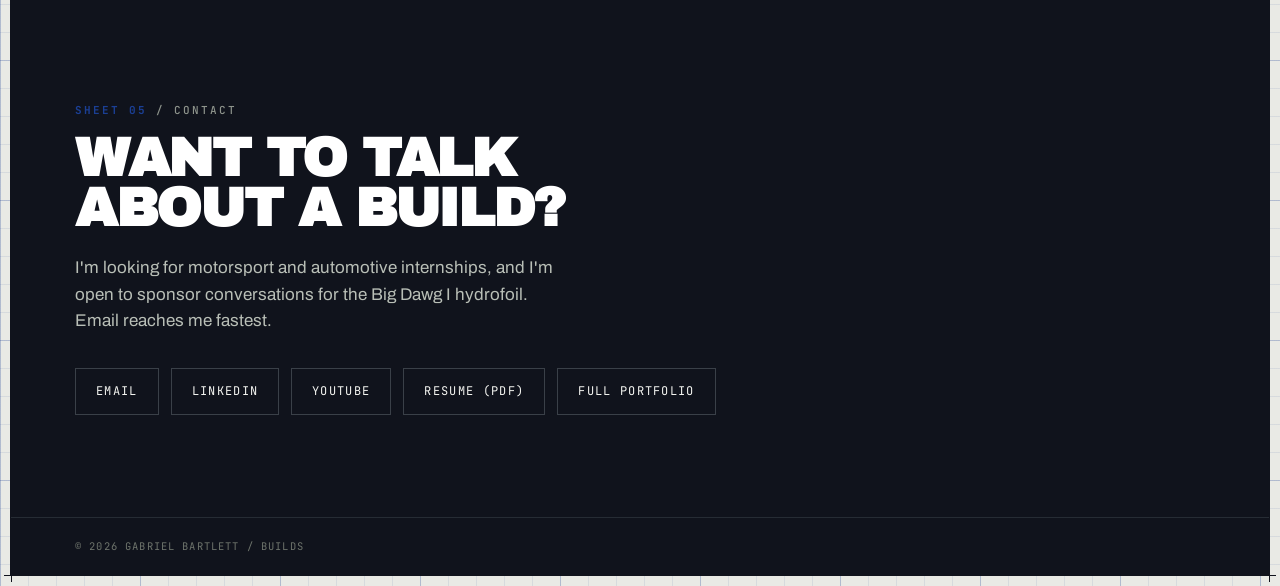
==== commit b70ee074: "Add Jeep interior teardown photos Co-Authored-By: Claude Opus 5.5 <noreply@anthropic.com> Claude-Ses" ====
--- a/gabrielbartlett/index.html
+++ b/gabrielbartlett/index.html
@@ -119,7 +119,8 @@
 .figs{display:grid;gap:clamp(18px,2.6vw,32px);margin-top:clamp(30px,4vw,48px)}
 .figs.two{grid-template-columns:minmax(0,2fr) minmax(0,1fr);align-items:start}
 .figs.pair{grid-template-columns:minmax(0,1fr) minmax(0,1fr);align-items:start}
-@media (max-width:760px){.figs.two,.figs.pair{grid-template-columns:1fr}}
+.figs.trio{grid-template-columns:repeat(3,minmax(0,1fr));align-items:start}
+@media (max-width:760px){.figs.two,.figs.pair,.figs.trio{grid-template-columns:1fr}}
 .fig-lbl{display:inline-block;margin-bottom:10px;font-size:10px;font-weight:700;letter-spacing:.16em;text-transform:uppercase;color:var(--blue)}
 .frame{border:1.5px solid var(--ink);background:var(--paper-2);box-shadow:8px 8px 0 rgba(16,19,28,.12);line-height:0;overflow:hidden}
 .frame img{width:100%;height:auto;display:block}
@@ -361,14 +362,14 @@
       <dl class="specs rv">
         <div><dt>Vehicle</dt><dd>Jeep Cherokee (XJ)</dd></div>
         <div><dt>Role</dt><dd>Owner and mechanic, with friends</dd></div>
-        <div><dt>Work</dt><dd>Brakes, rear suspension, rust repair</dd></div>
+        <div><dt>Work</dt><dd>Brakes, rear suspension, rust repair, interior teardown</dd></div>
         <div><dt>Where</dt><dd>On jack stands in the driveway</dd></div>
         <div><dt>Film</dt><dd>How to *NOT* Build a Car</dd></div>
       </dl>
       <div class="write rv">
-        <p>An old <b>Jeep Cherokee XJ</b> that I'm rebuilding in the driveway with friends, on a student budget and a floor jack. So far that has meant the <b>front brakes</b>, getting into the <b>rear leaf-spring suspension</b>, and cutting into the <b>rust in the rockers and quarter panels</b> to see how far it goes.</p>
+        <p>An old <b>Jeep Cherokee XJ</b> that I'm rebuilding in the driveway with friends, on a student budget and a floor jack. So far that has meant the <b>front brakes</b>, getting into the <b>rear leaf-spring suspension</b>, and cutting into the <b>rust in the rockers and quarter panels</b> to see how far it goes. The interior came out too: seats, carpet and the steering column, down to the bare floor pan.</p>
         <p>Old hardware rarely comes apart the way the manual says. Most of the work so far has been heat, penetrating oil, and longer breaker bars. The film is about what went wrong and what I'd do differently next time.</p>
-        <div class="tags"><span class="tag">Brakes</span><span class="tag">Suspension</span><span class="tag">Rust repair</span><span class="tag">Metal cutting</span><span class="tag">Automotive</span></div>
+        <div class="tags"><span class="tag">Brakes</span><span class="tag">Suspension</span><span class="tag">Rust repair</span><span class="tag">Metal cutting</span><span class="tag">Interior teardown</span><span class="tag">Automotive</span></div>
       </div>
     </div>
     <div class="figs pair">
@@ -383,14 +384,31 @@
         <figcaption>Heating seized hardware at the rear leaf spring</figcaption>
       </figure>
     </div>
+    <div class="figs trio">
+      <figure class="rv">
+        <span class="fig-lbl">Fig. 03.3 / Strip</span>
+        <div class="frame"><img src="../images/jeep-interior.jpg" width="1400" height="788" loading="lazy" alt="Gabriel sitting in the stripped-out Jeep with a shop vac on the bare rear floor"></div>
+        <figcaption>Carpet out, shop vac in</figcaption>
+      </figure>
+      <figure class="rv">
+        <span class="fig-lbl">Fig. 03.4 / Steering</span>
+        <div class="frame"><img src="../images/jeep-steering.jpg" width="1400" height="788" loading="lazy" alt="Three friends in the driveway working on the Jeep's removed steering column and wheel on a bench"></div>
+        <figcaption>Steering column out on the bench</figcaption>
+      </figure>
+      <figure class="rv">
+        <span class="fig-lbl">Fig. 03.5 / Floor</span>
+        <div class="frame"><img src="../images/jeep-floor.jpg" width="1400" height="788" loading="lazy" alt="Inside the Jeep with the carpet removed, rust visible on the rear floor pan"></div>
+        <figcaption>Rust on the bare rear floor pan</figcaption>
+      </figure>
+    </div>
     <div class="figs pair">
       <figure class="rv">
-        <span class="fig-lbl">Fig. 03.3 / Leverage</span>
+        <span class="fig-lbl">Fig. 03.6 / Leverage</span>
         <div class="frame"><img src="../images/jeep-side.jpg" width="1600" height="900" loading="lazy" alt="Gabriel leaning on a long steel bar against the green Jeep, rear wheel off and the rusted quarter panel exposed"></div>
         <figcaption>Rear wheel off, quarter panel rust exposed</figcaption>
       </figure>
       <figure class="rv">
-        <span class="fig-lbl">Fig. 03.4 / Film</span>
+        <span class="fig-lbl">Fig. 03.7 / Film</span>
         <div class="frame video">
           <iframe src="https://www.youtube-nocookie.com/embed/xaAOi1GesSI"
                   title="How to NOT build a car"
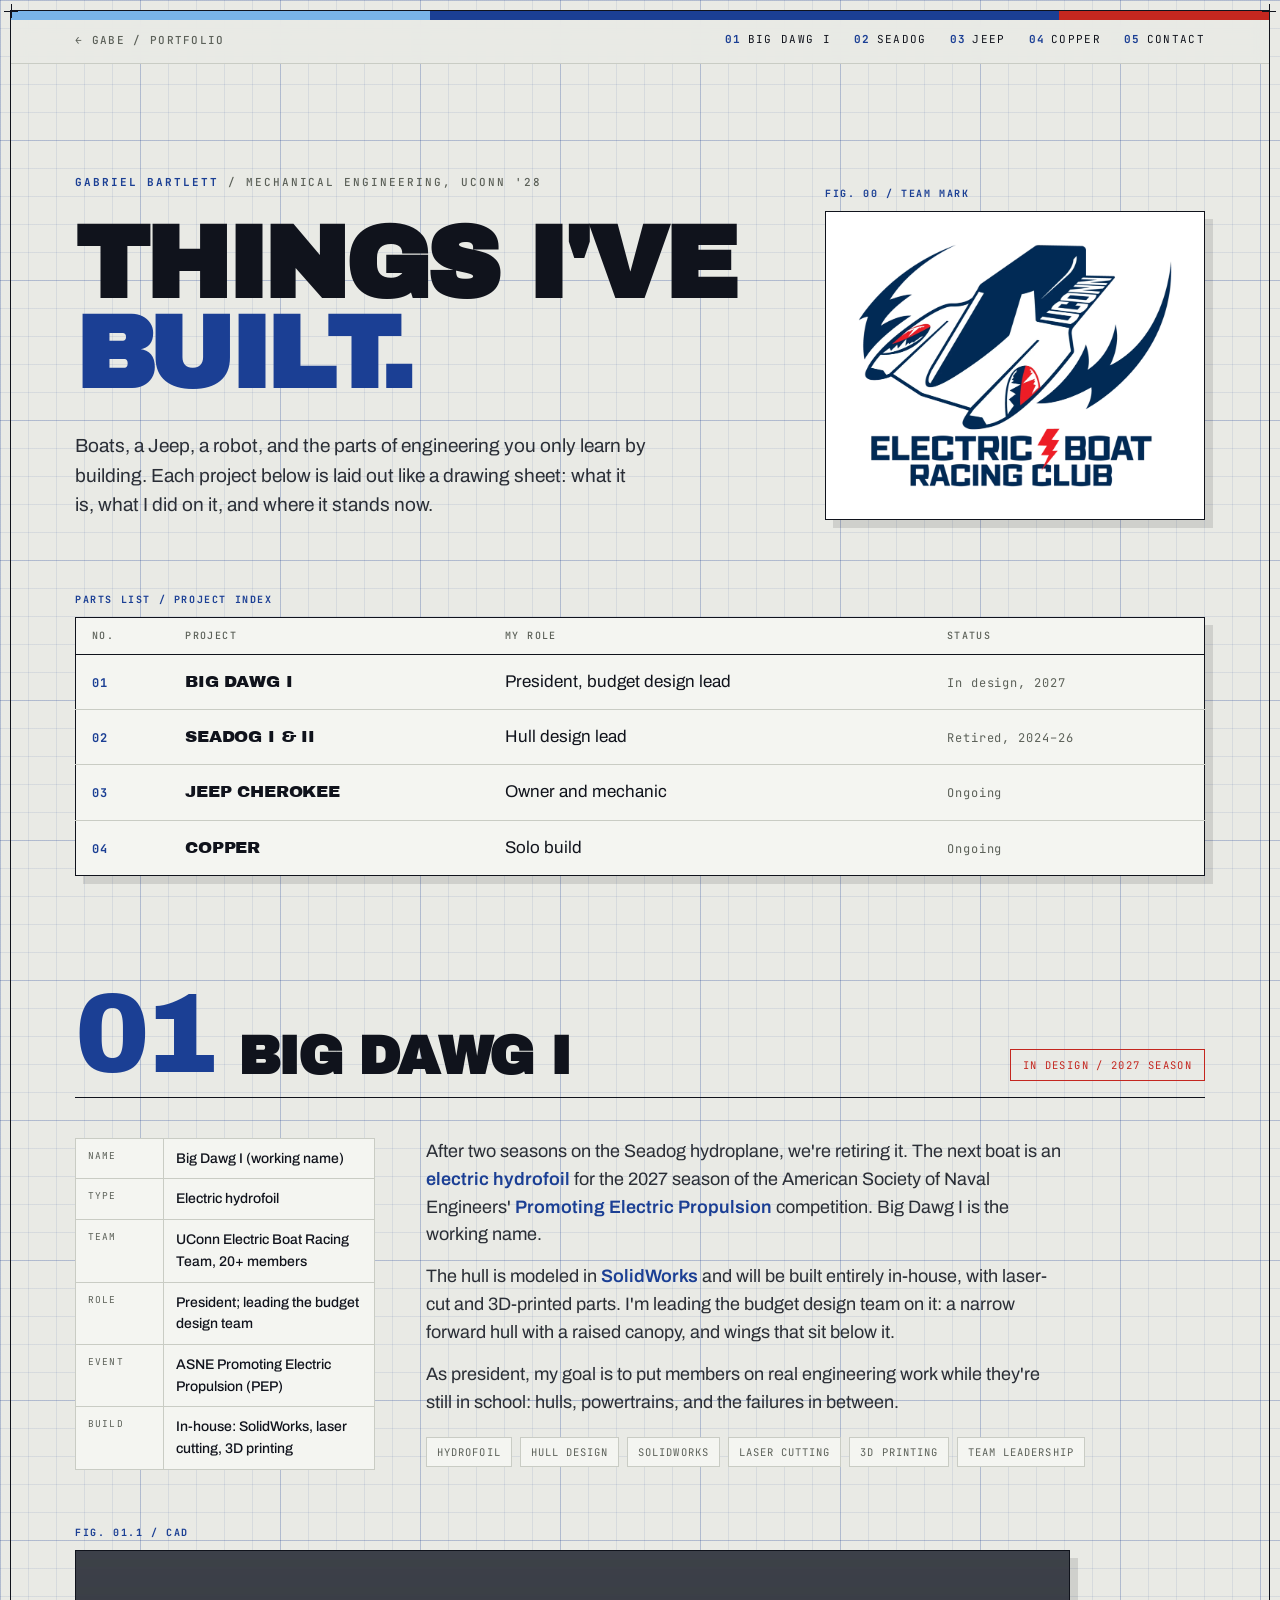
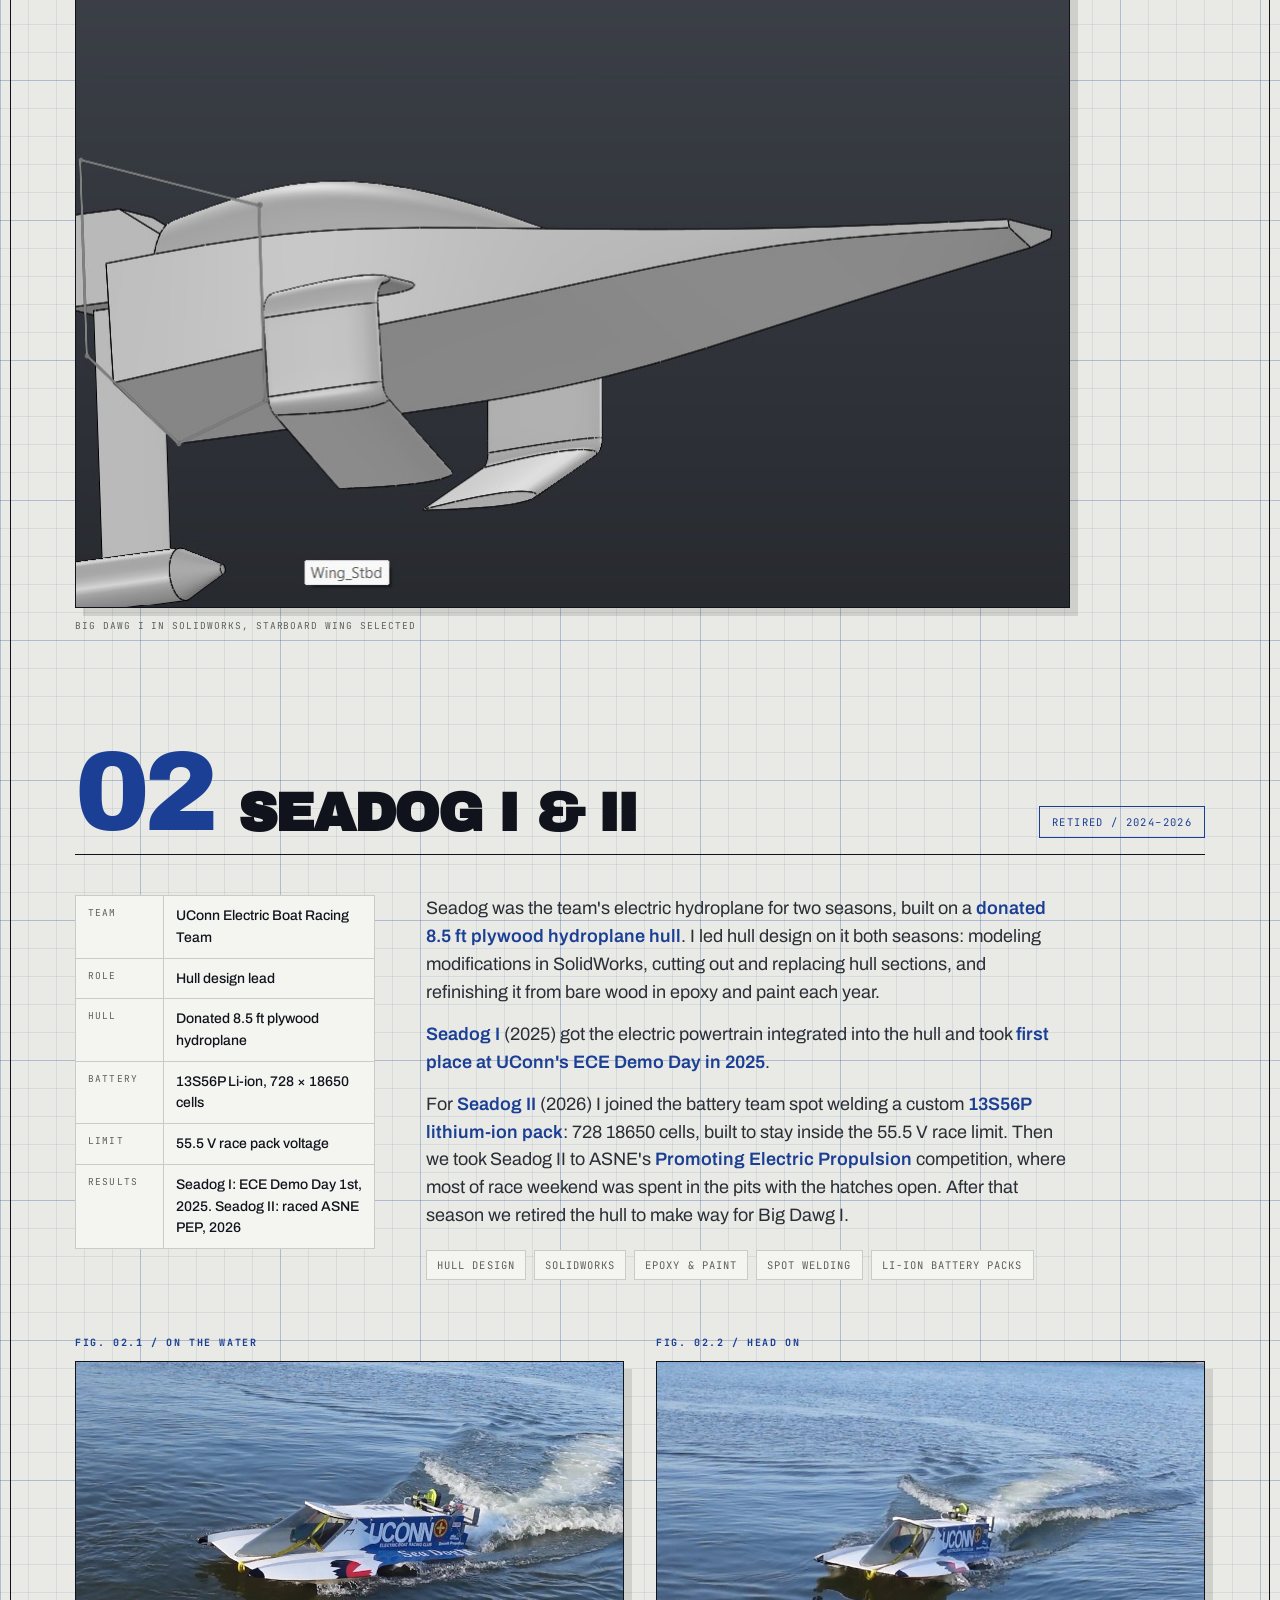
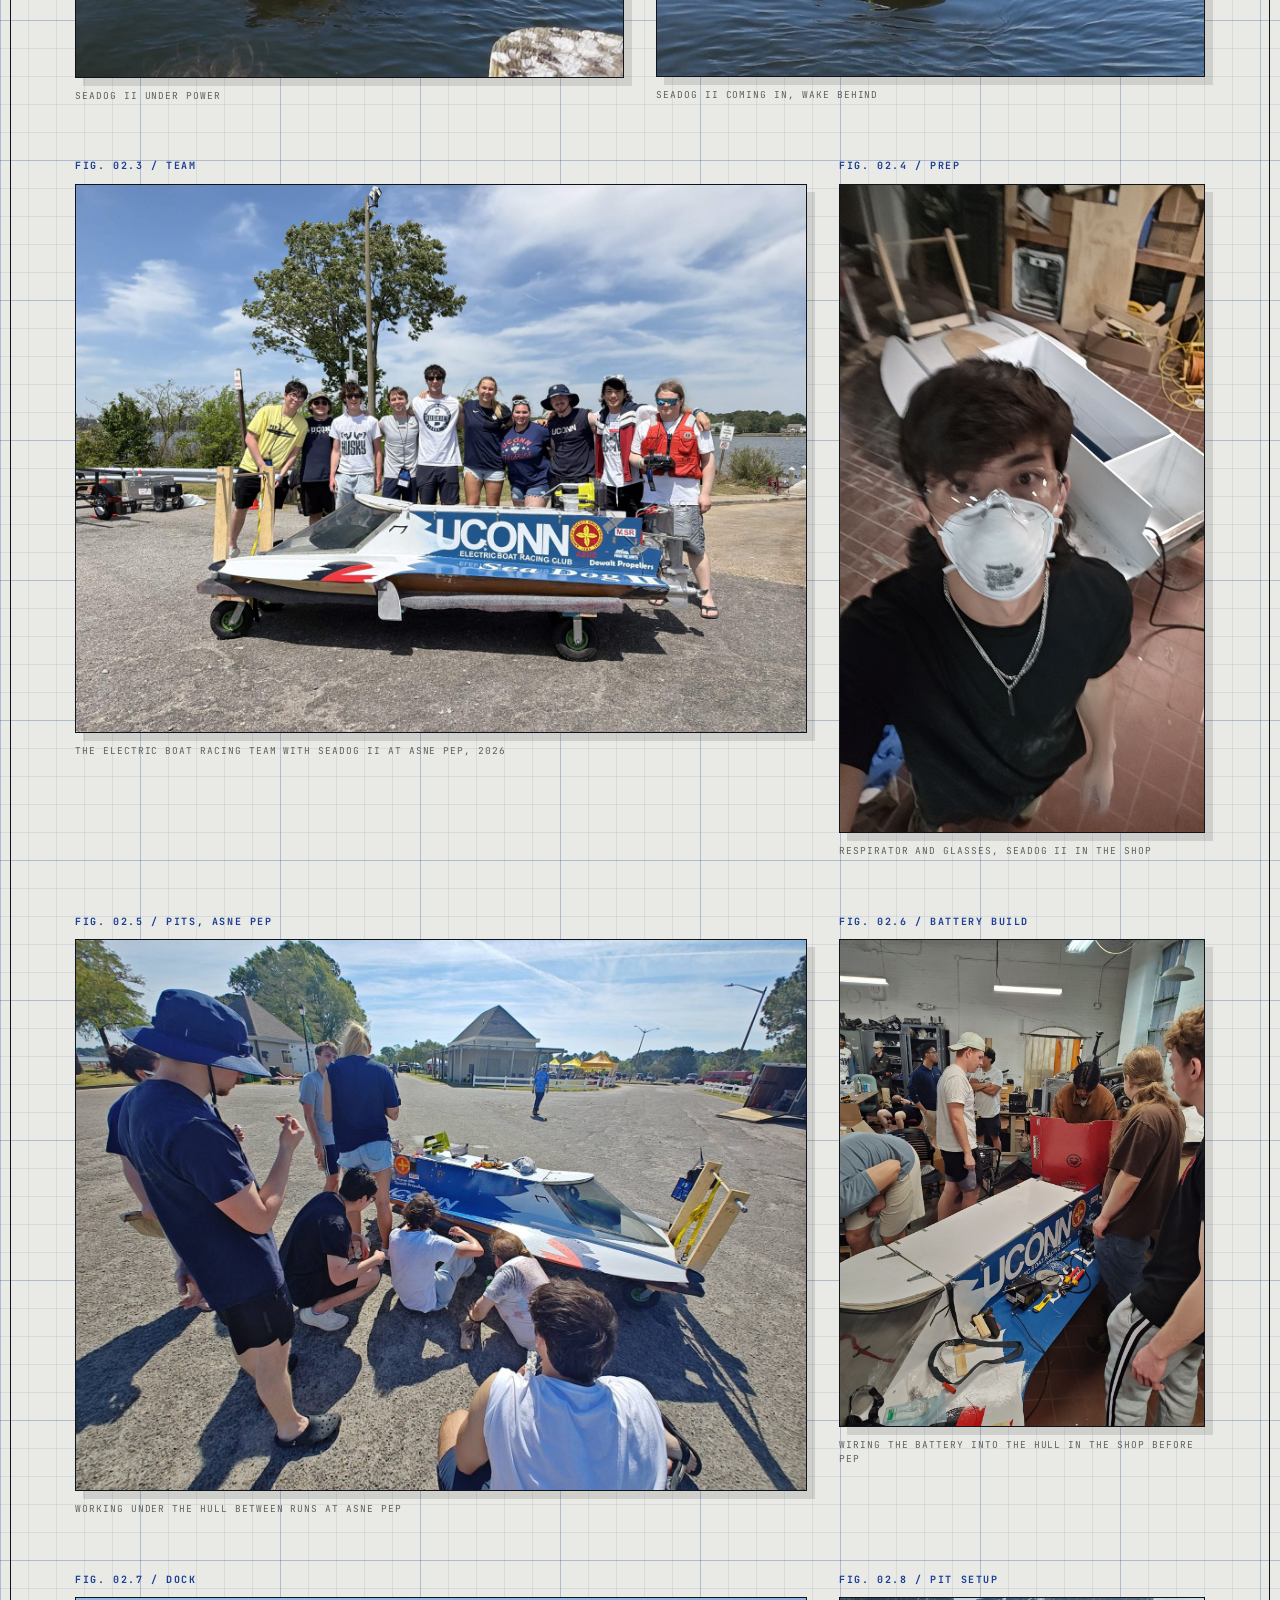
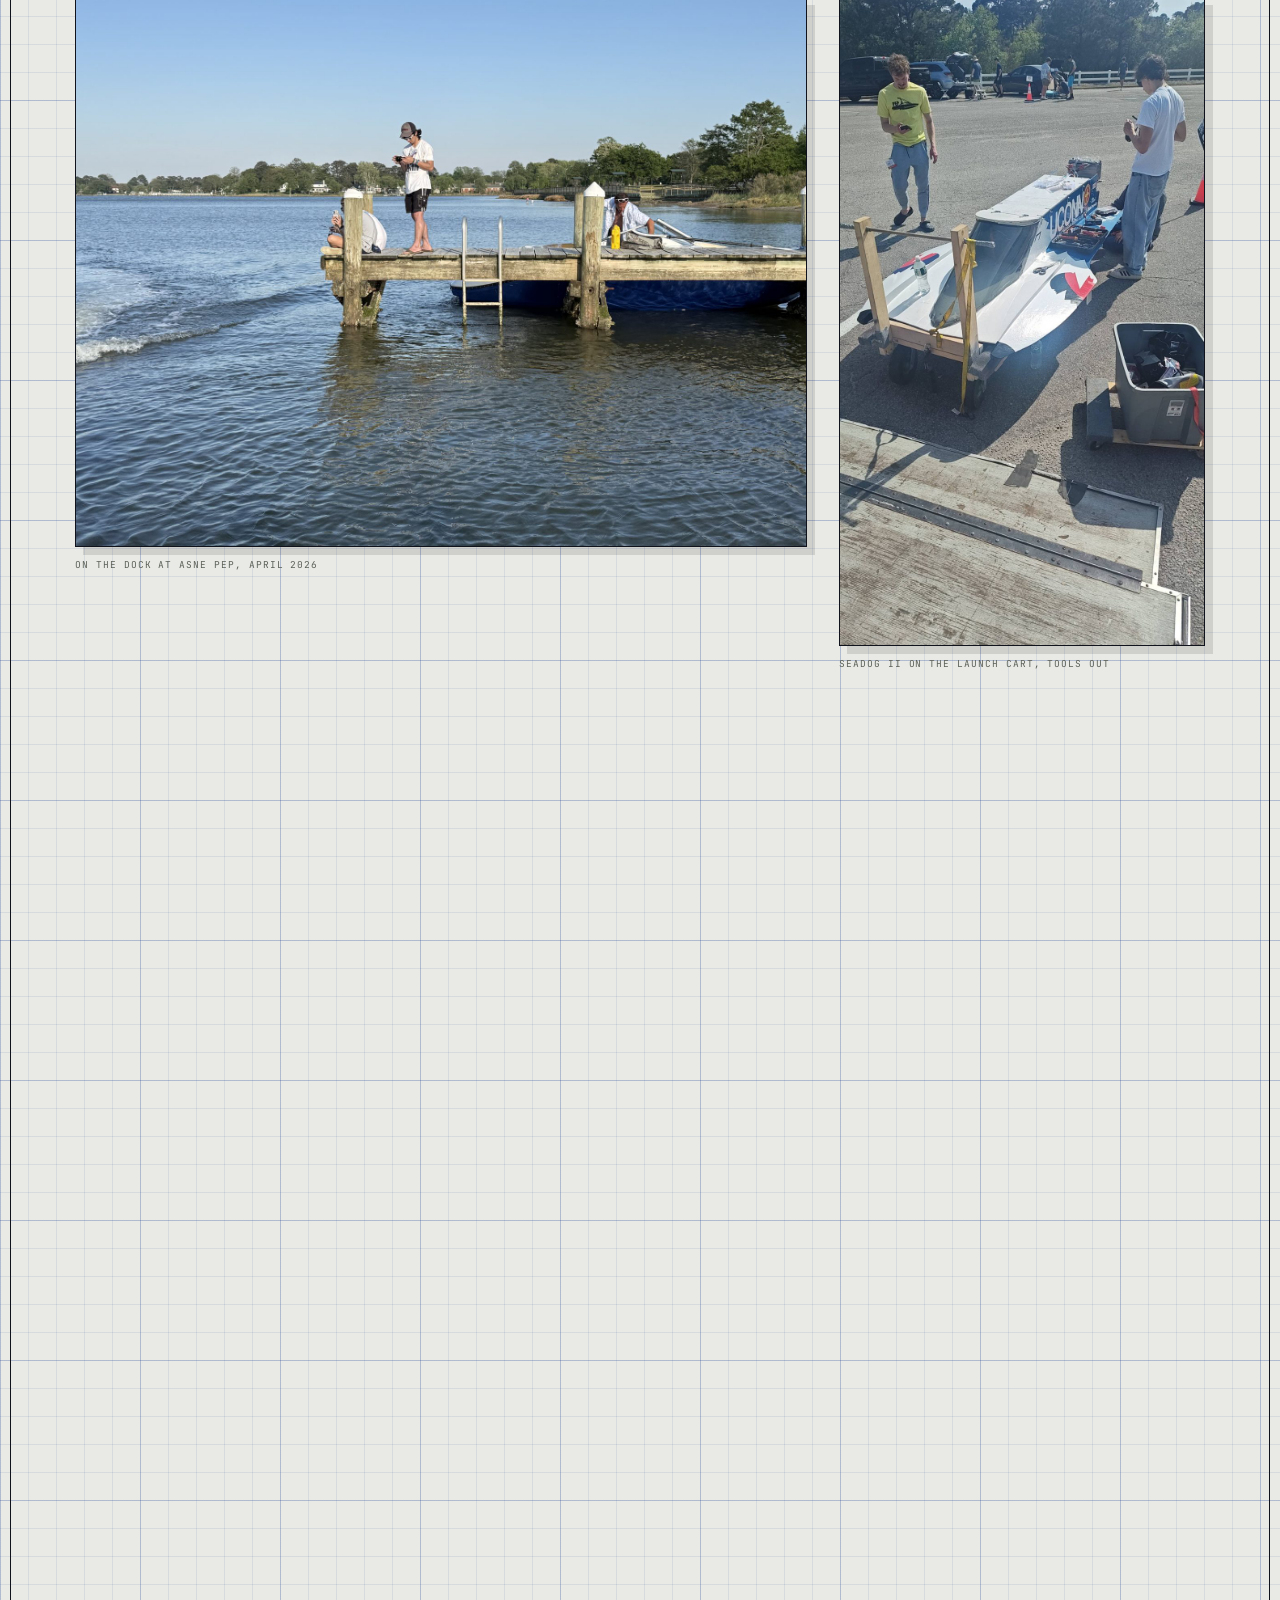
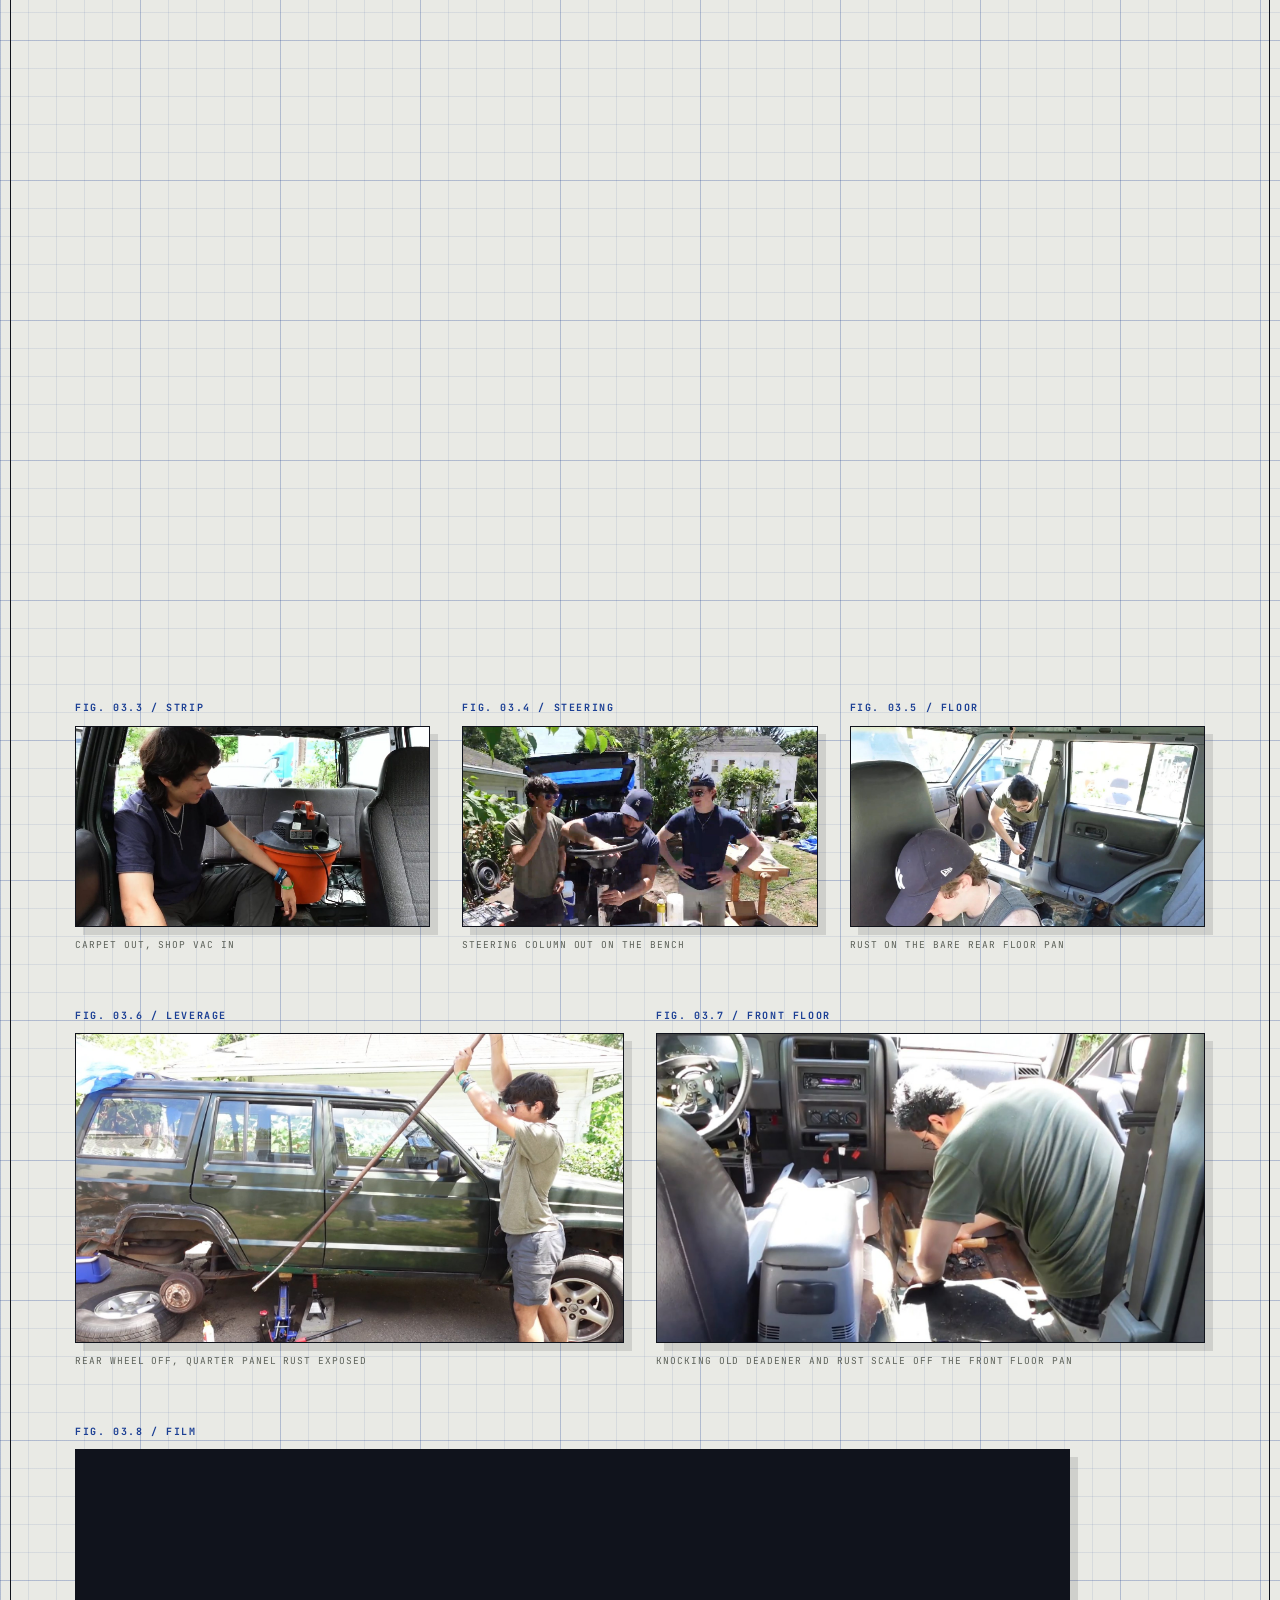
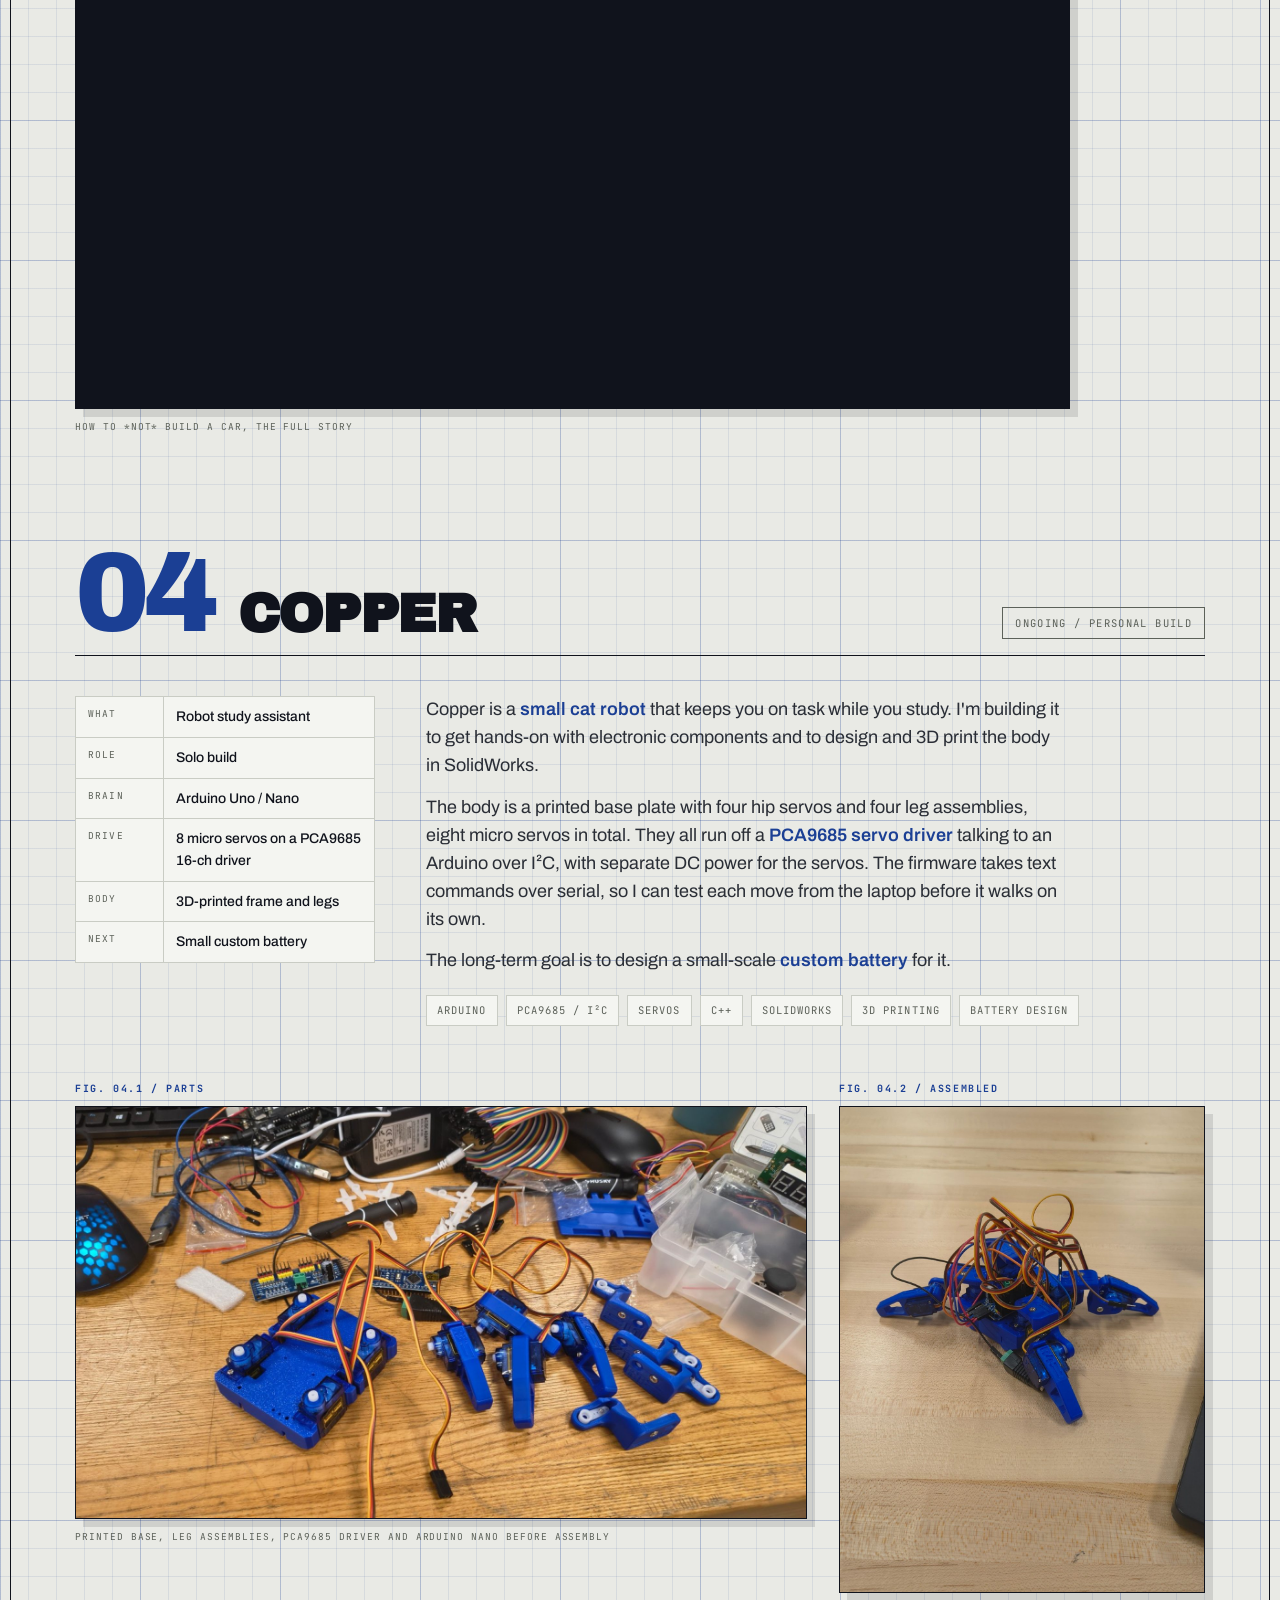
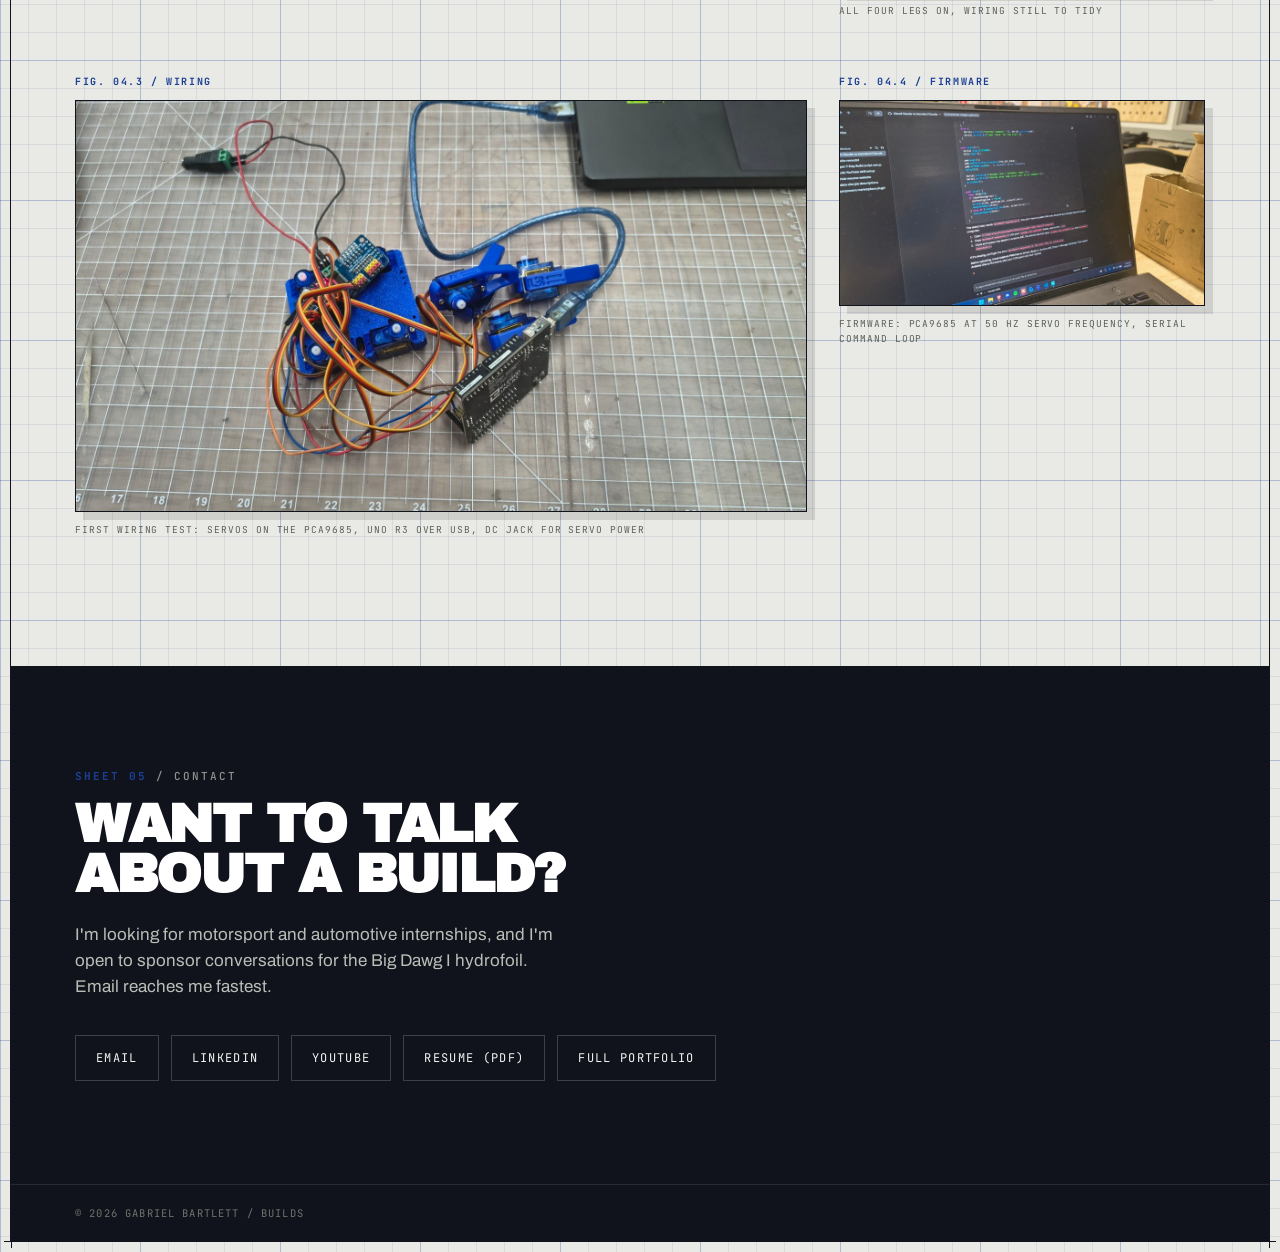
==== commit c3994971: "Add Jeep front floor pan photo; give the film its own row Co-Authored-By: Claude Opus 5.5 <noreply@a" ====
--- a/gabrielbartlett/index.html
+++ b/gabrielbartlett/index.html
@@ -408,7 +408,14 @@
         <figcaption>Rear wheel off, quarter panel rust exposed</figcaption>
       </figure>
       <figure class="rv">
-        <span class="fig-lbl">Fig. 03.7 / Film</span>
+        <span class="fig-lbl">Fig. 03.7 / Front floor</span>
+        <div class="frame"><img src="../images/jeep-floor-front.jpg" width="1400" height="788" loading="lazy" alt="A friend with a mallet and chisel knocking old sound deadener and rust scale off the Jeep's front passenger floor pan, carpet and seat removed"></div>
+        <figcaption>Knocking old deadener and rust scale off the front floor pan</figcaption>
+      </figure>
+    </div>
+    <div class="figs">
+      <figure class="rv" style="max-width:995px">
+        <span class="fig-lbl">Fig. 03.8 / Film</span>
         <div class="frame video">
           <iframe src="https://www.youtube-nocookie.com/embed/xaAOi1GesSI"
                   title="How to NOT build a car"
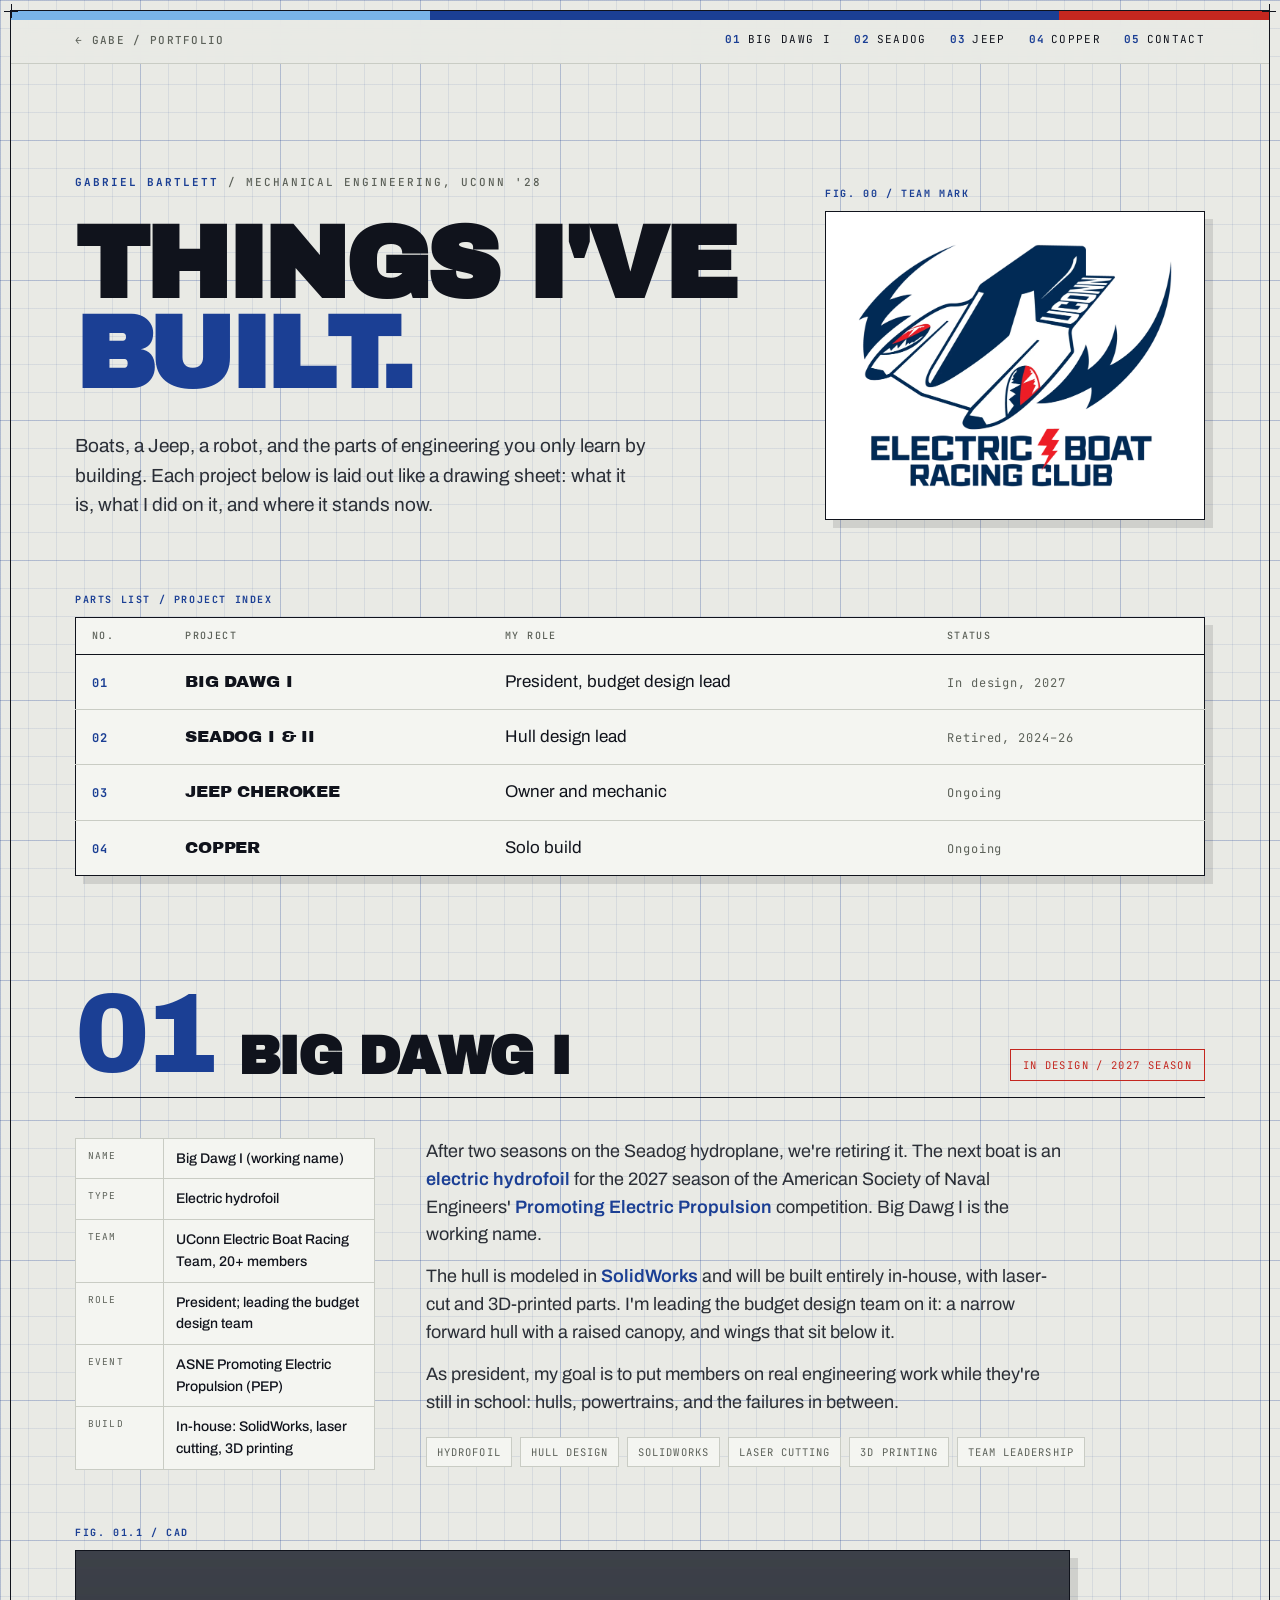
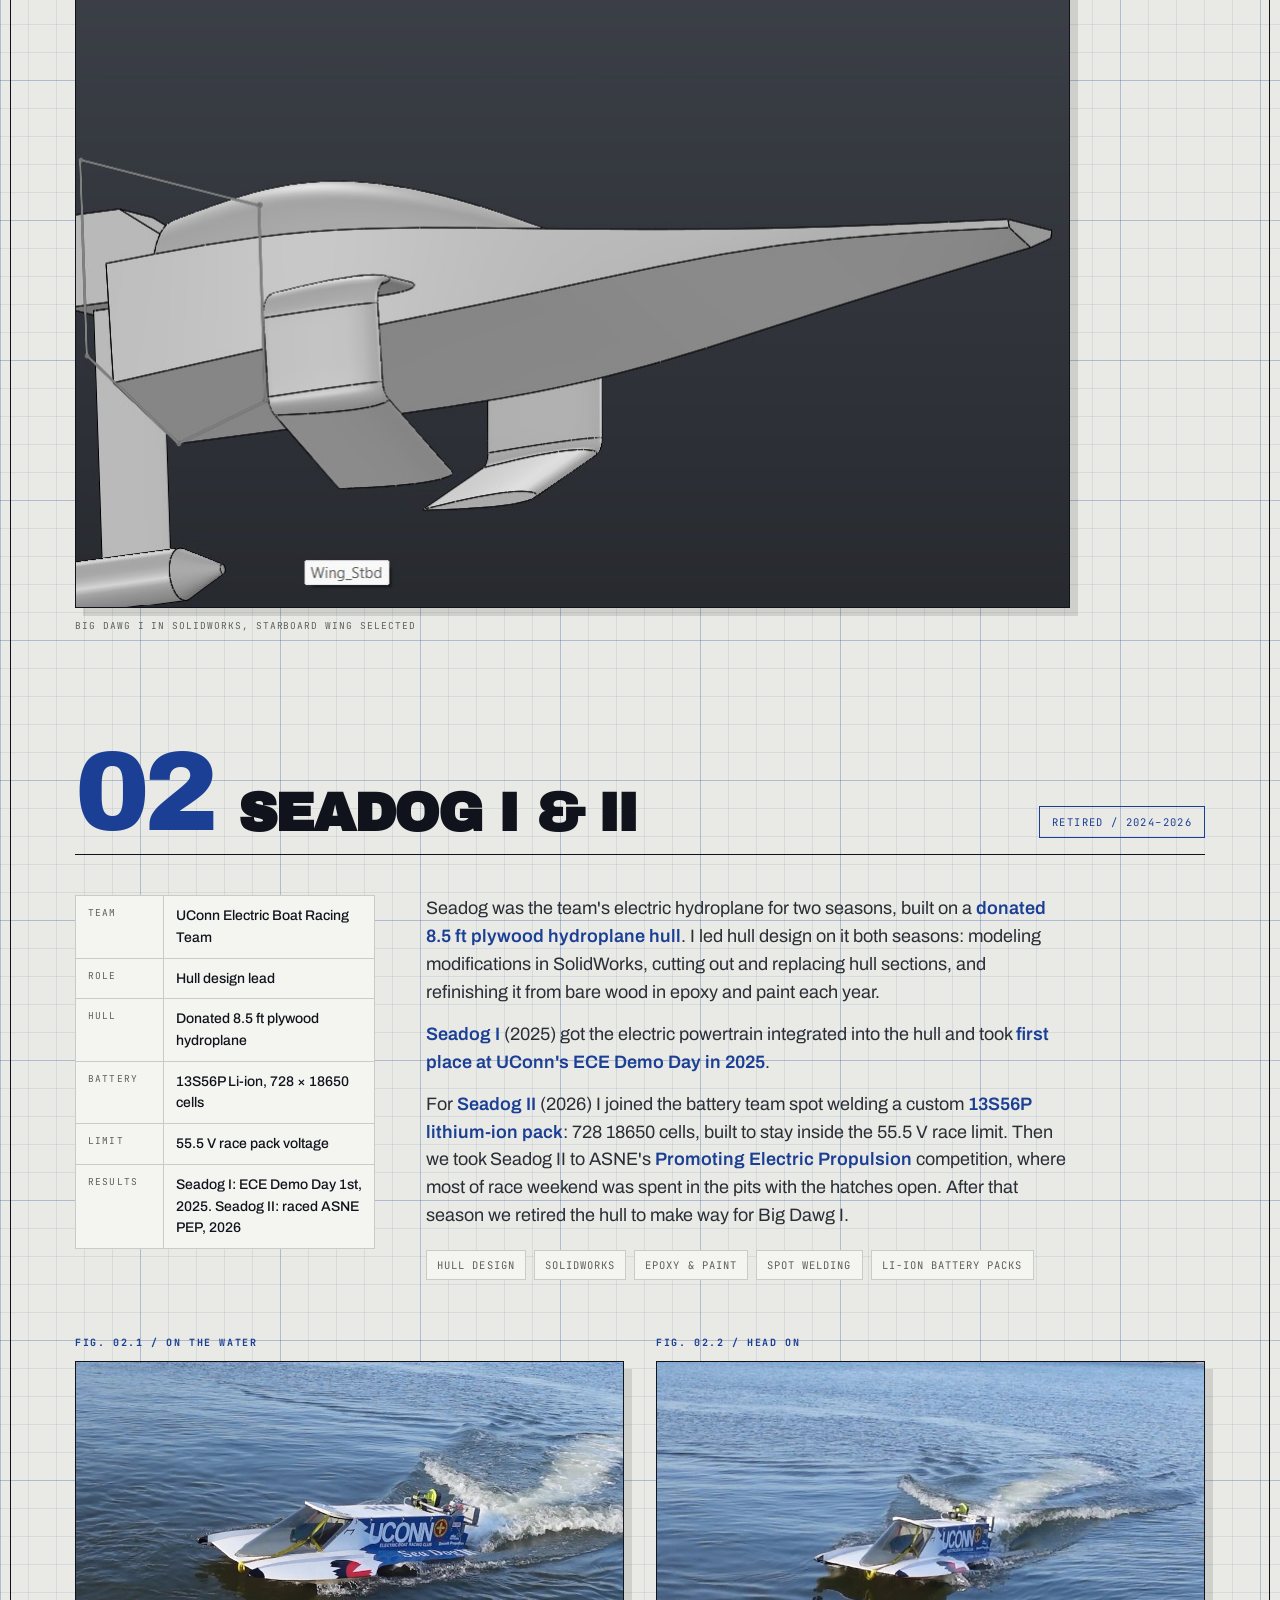
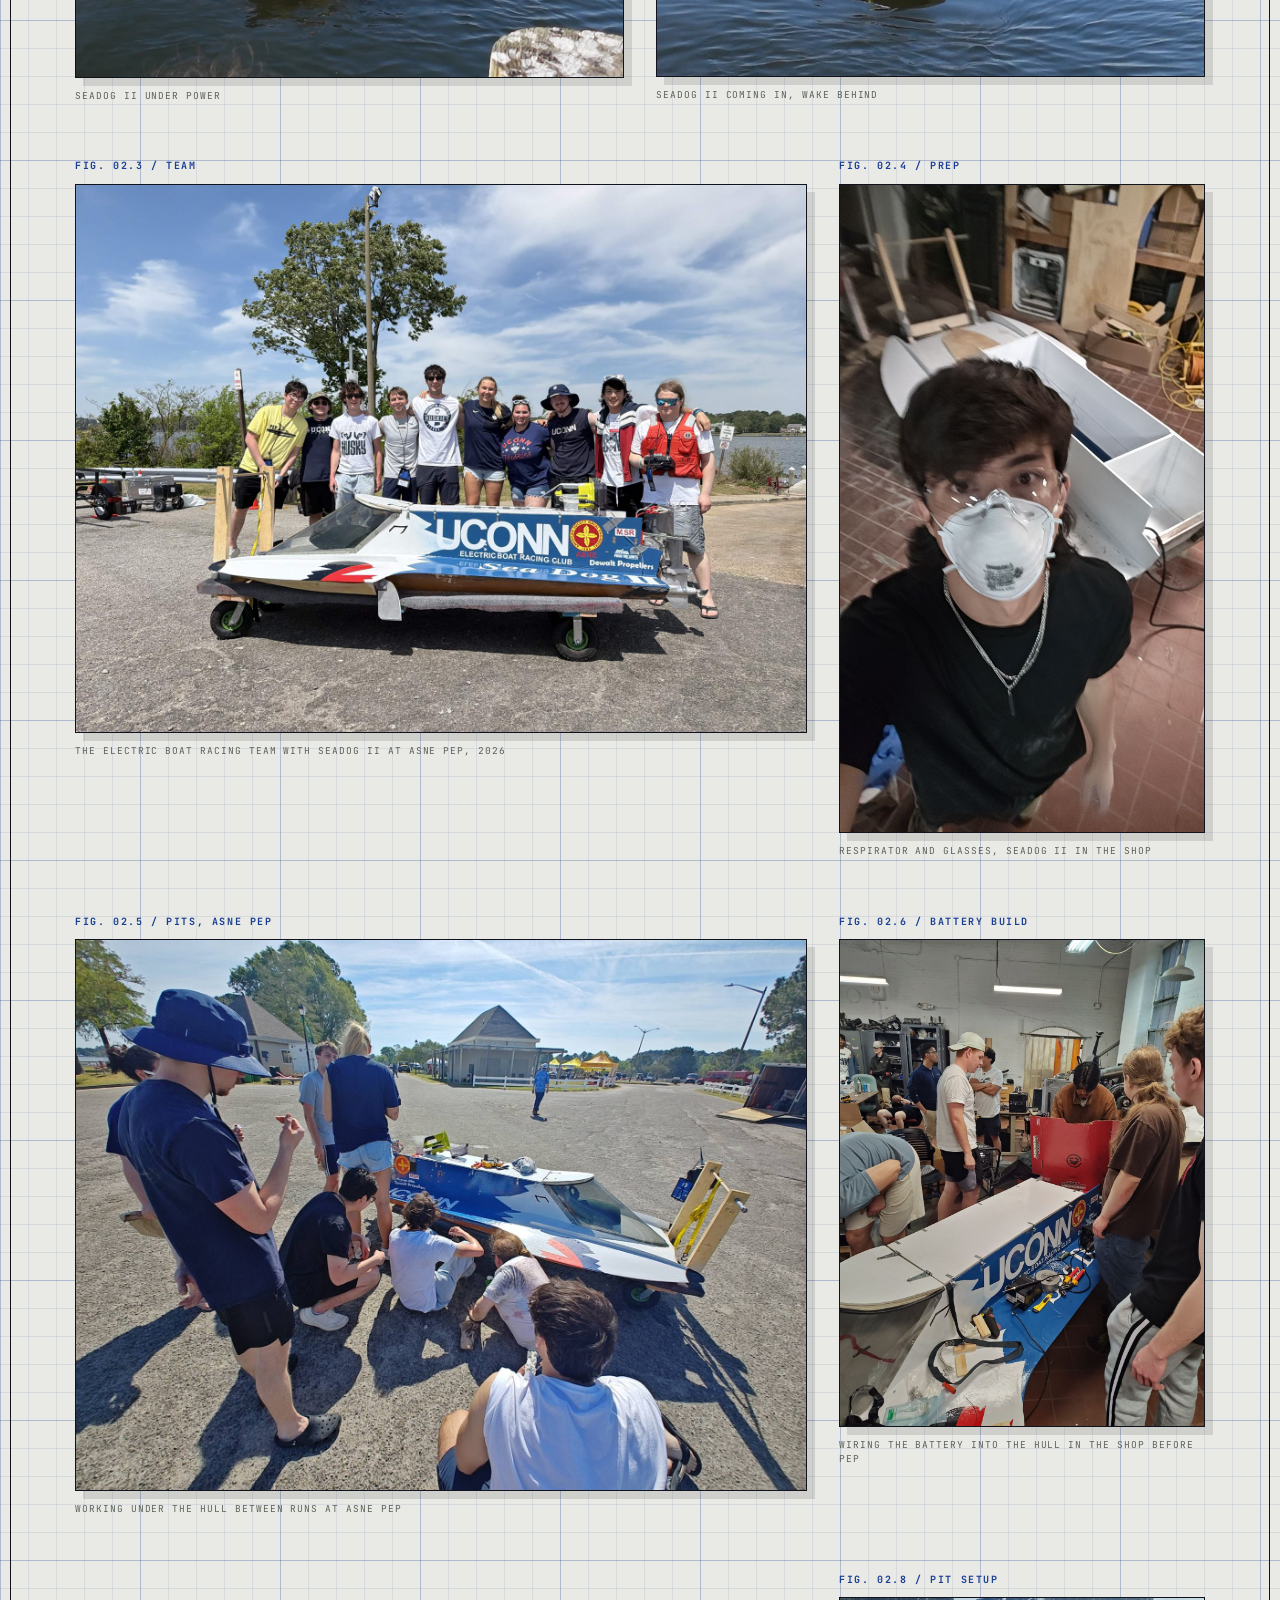
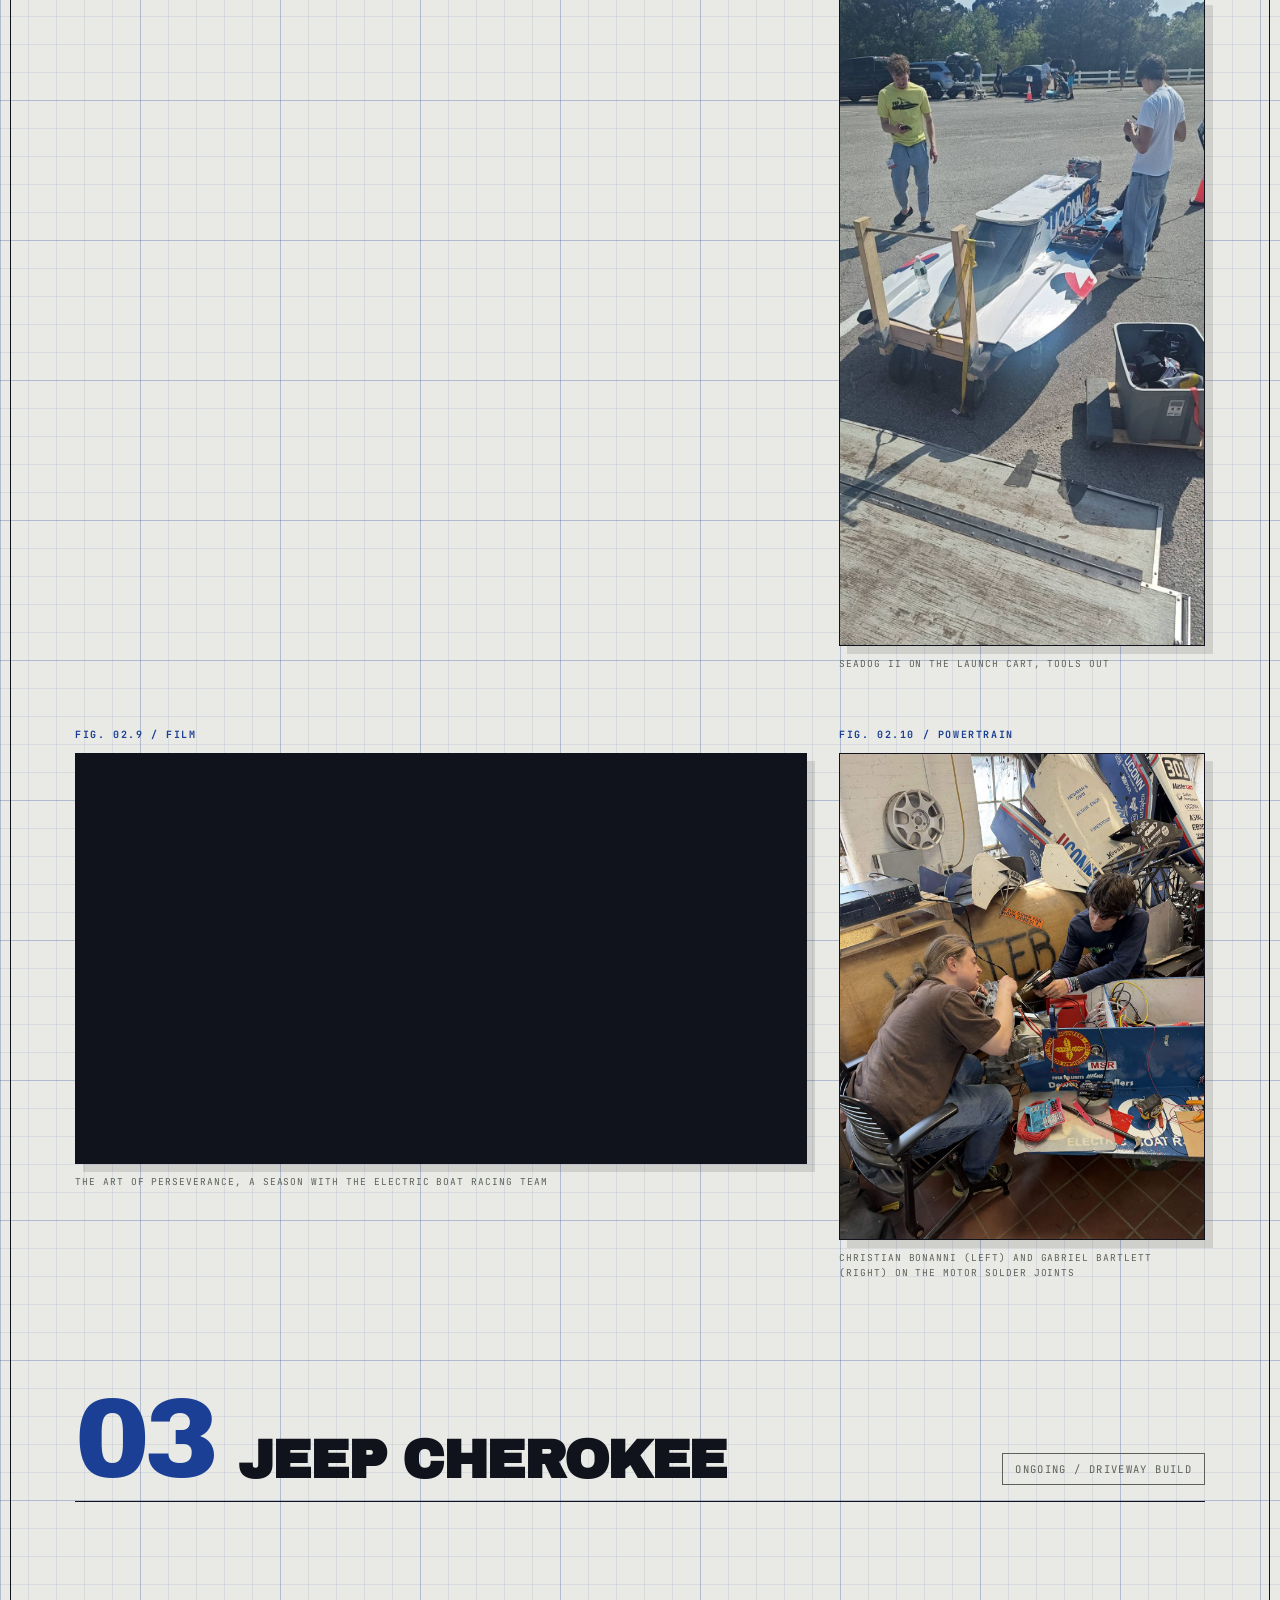
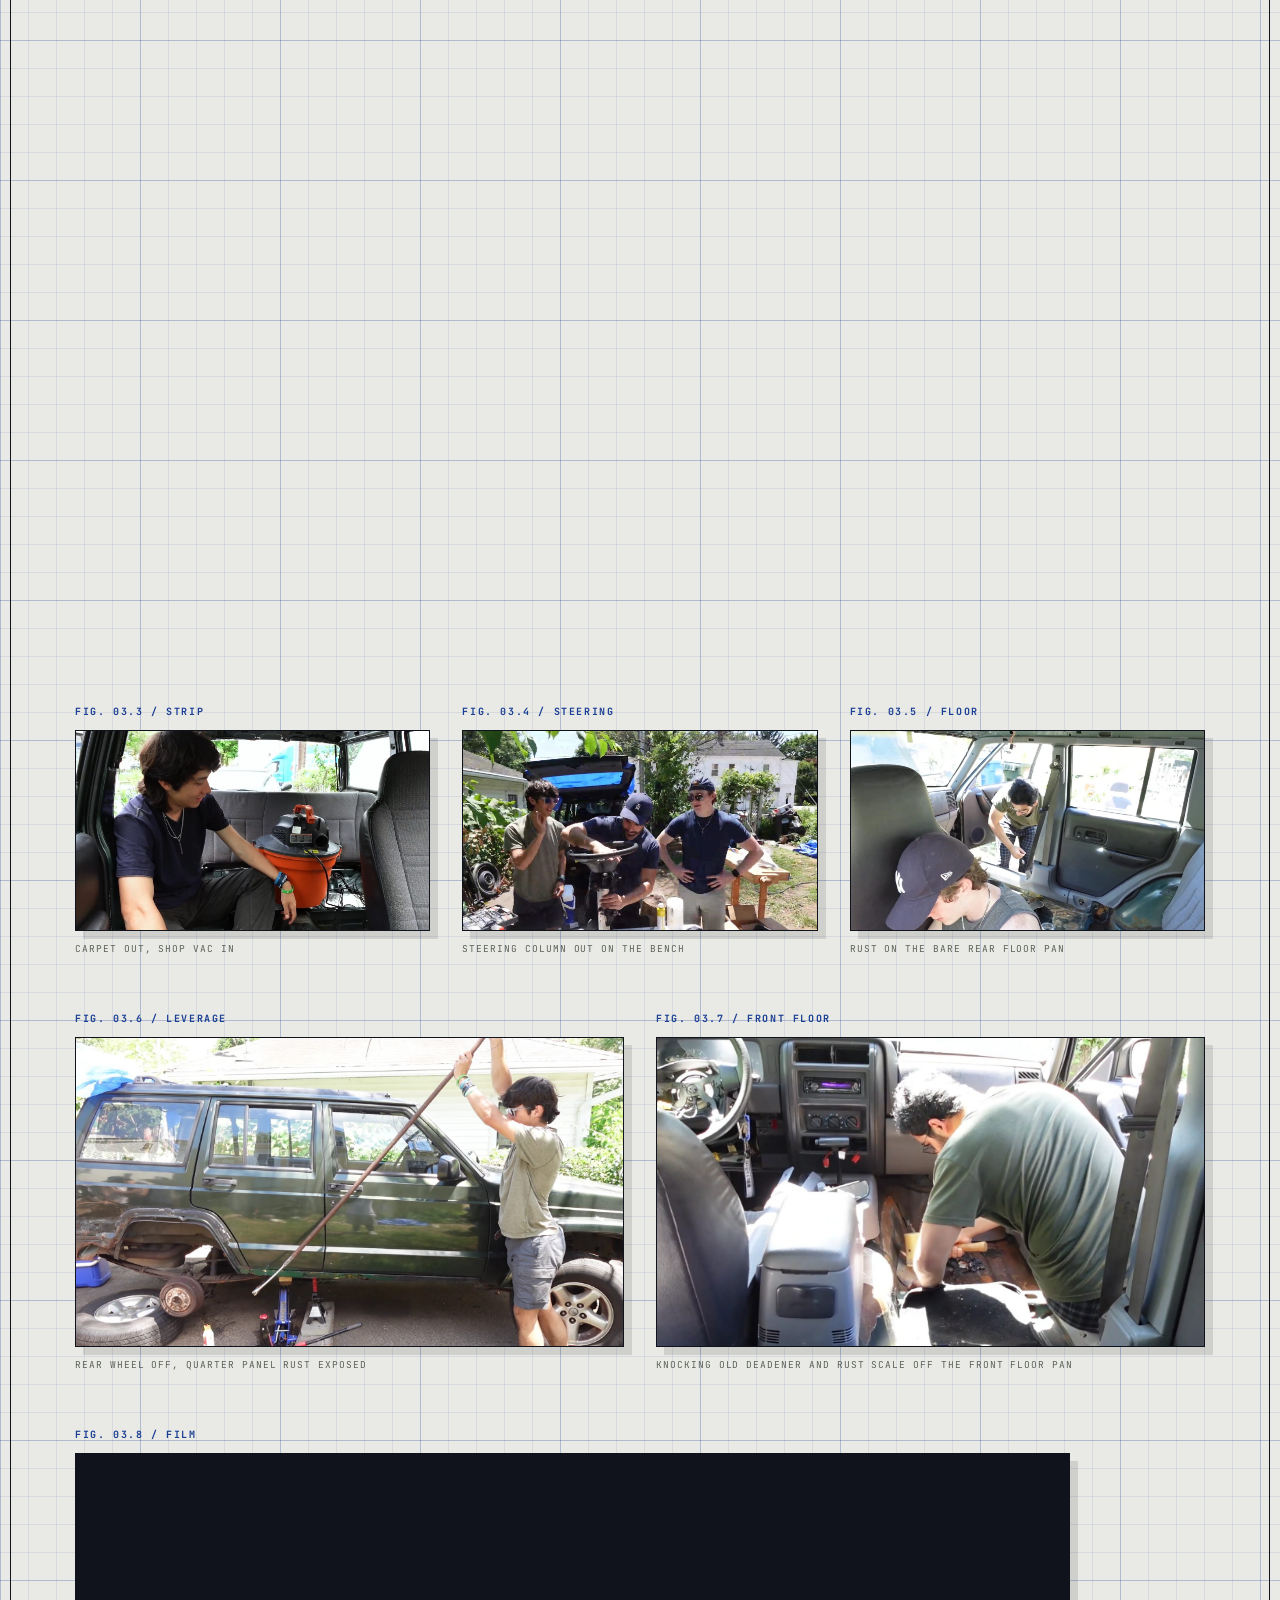
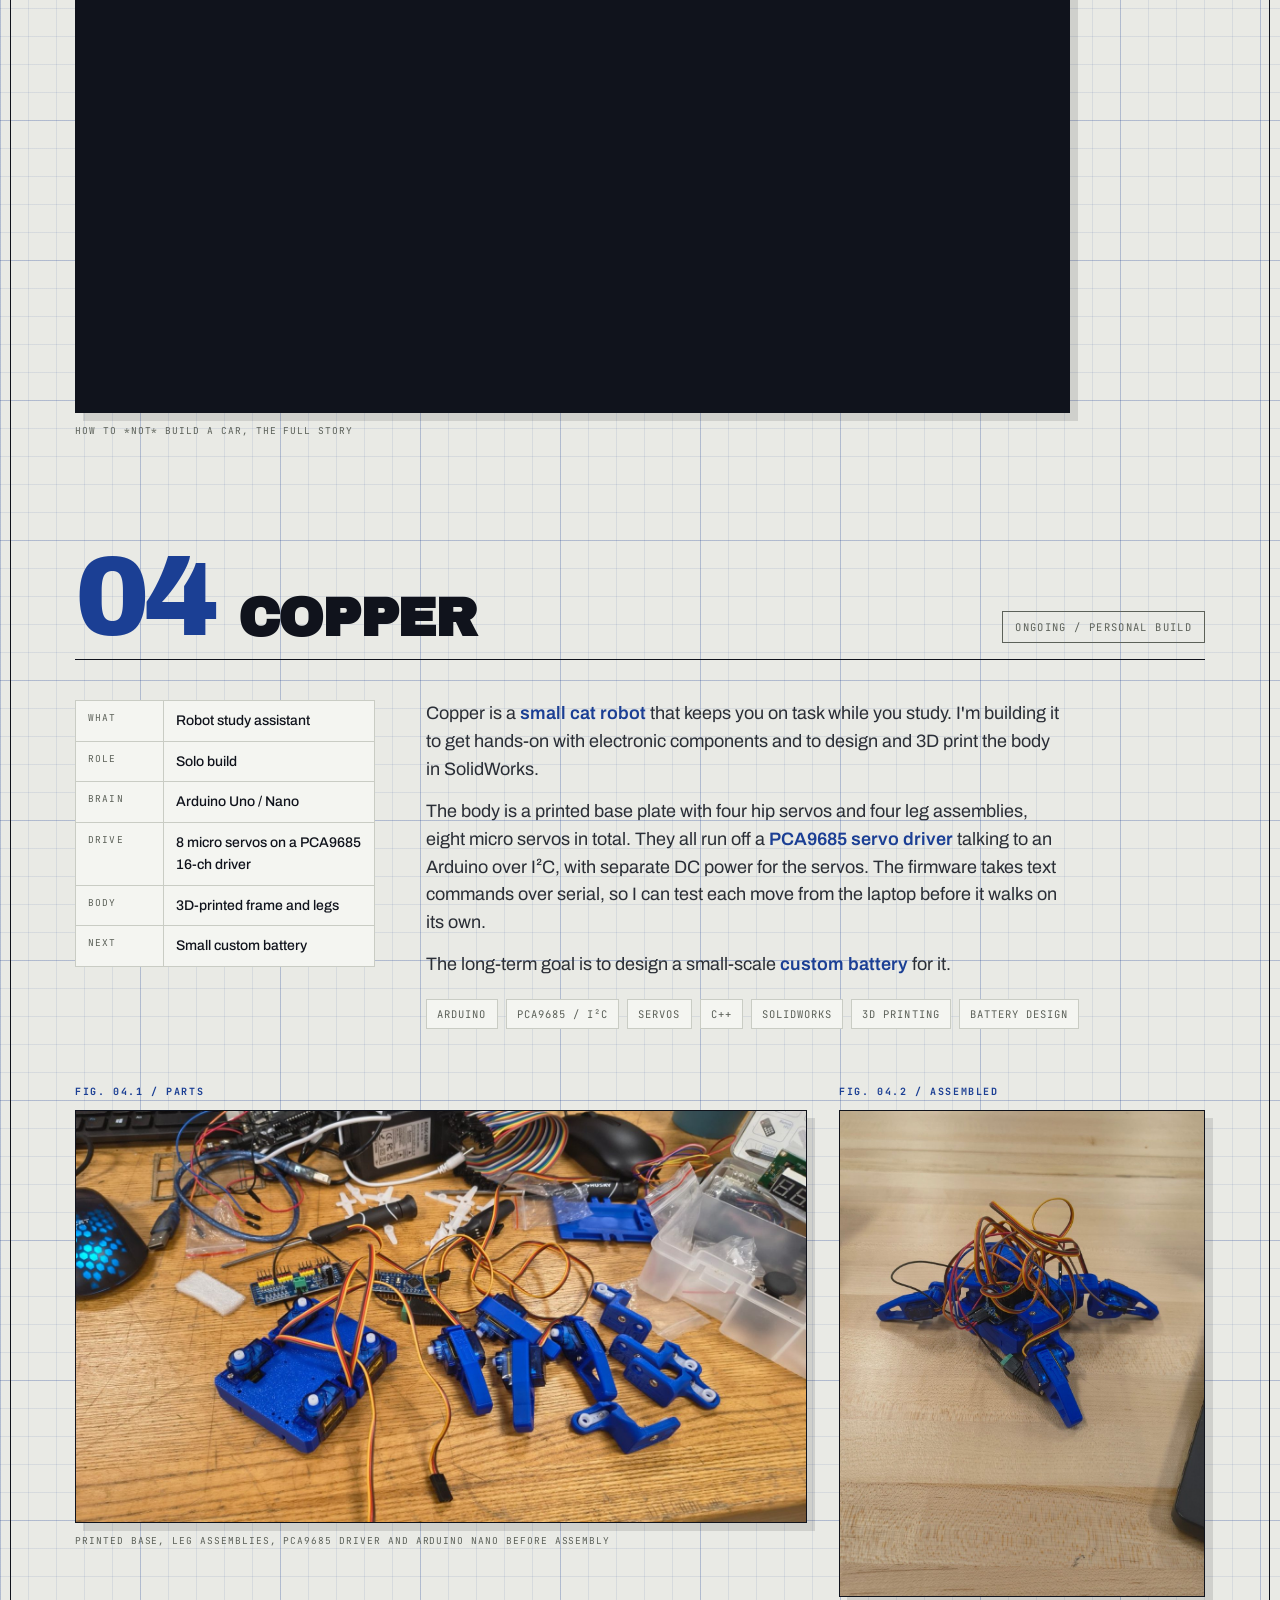
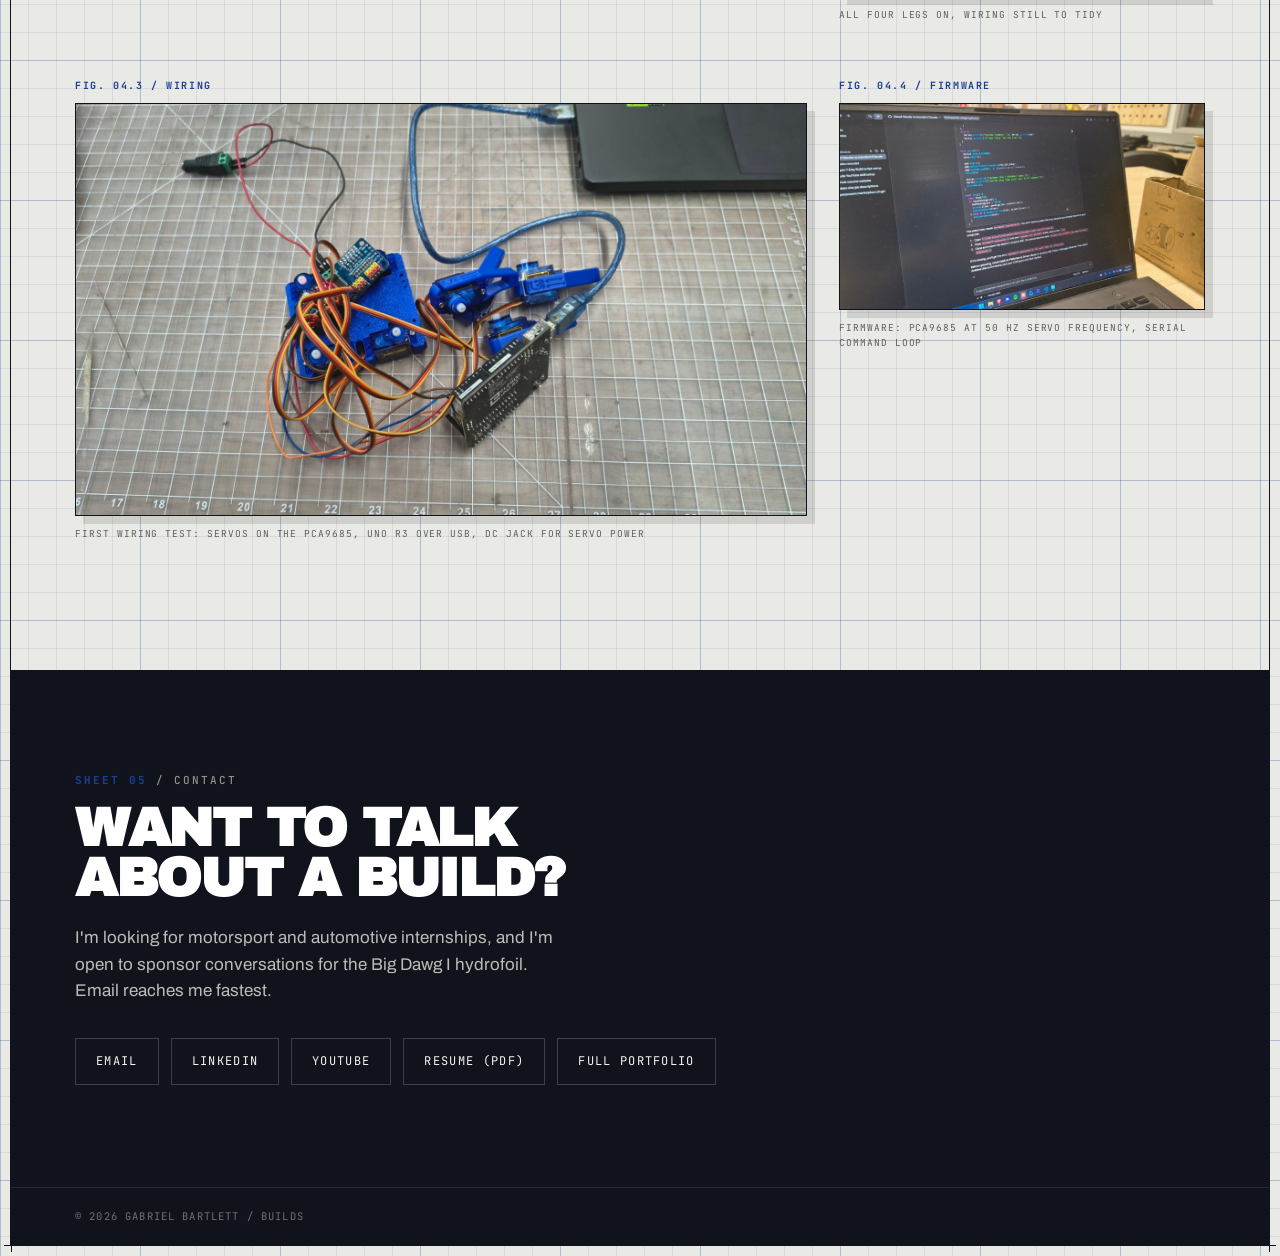
==== commit 87ce03a3: "Note the Jeep's colour in the showcase specs Co-Authored-By: Claude Opus 5.5 <noreply@anthropic.com>" ====
--- a/gabrielbartlett/index.html
+++ b/gabrielbartlett/index.html
@@ -360,7 +360,7 @@
     </div>
     <div class="proj-body">
       <dl class="specs rv">
-        <div><dt>Vehicle</dt><dd>Jeep Cherokee (XJ)</dd></div>
+        <div><dt>Vehicle</dt><dd>Jeep Cherokee (XJ), green with black interior</dd></div>
         <div><dt>Role</dt><dd>Owner and mechanic, with friends</dd></div>
         <div><dt>Work</dt><dd>Brakes, rear suspension, rust repair, interior teardown</dd></div>
         <div><dt>Where</dt><dd>On jack stands in the driveway</dd></div>
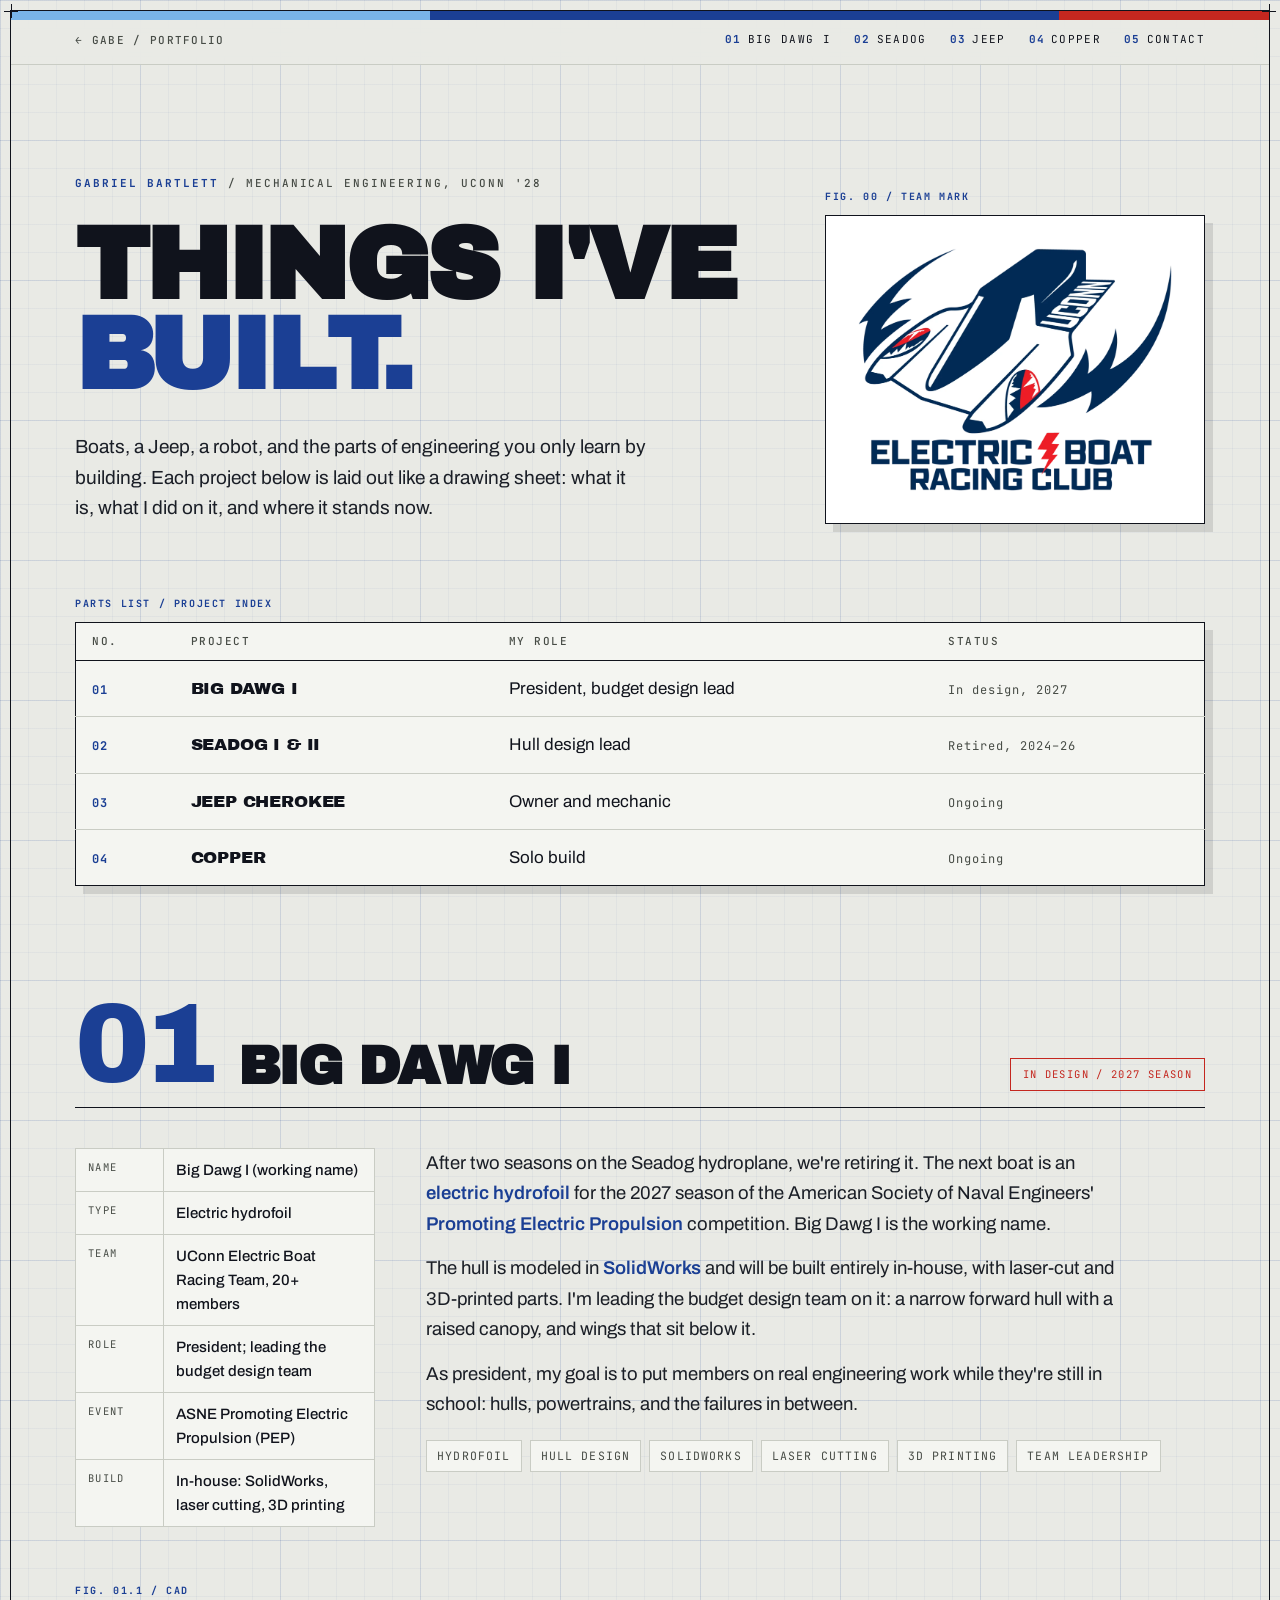
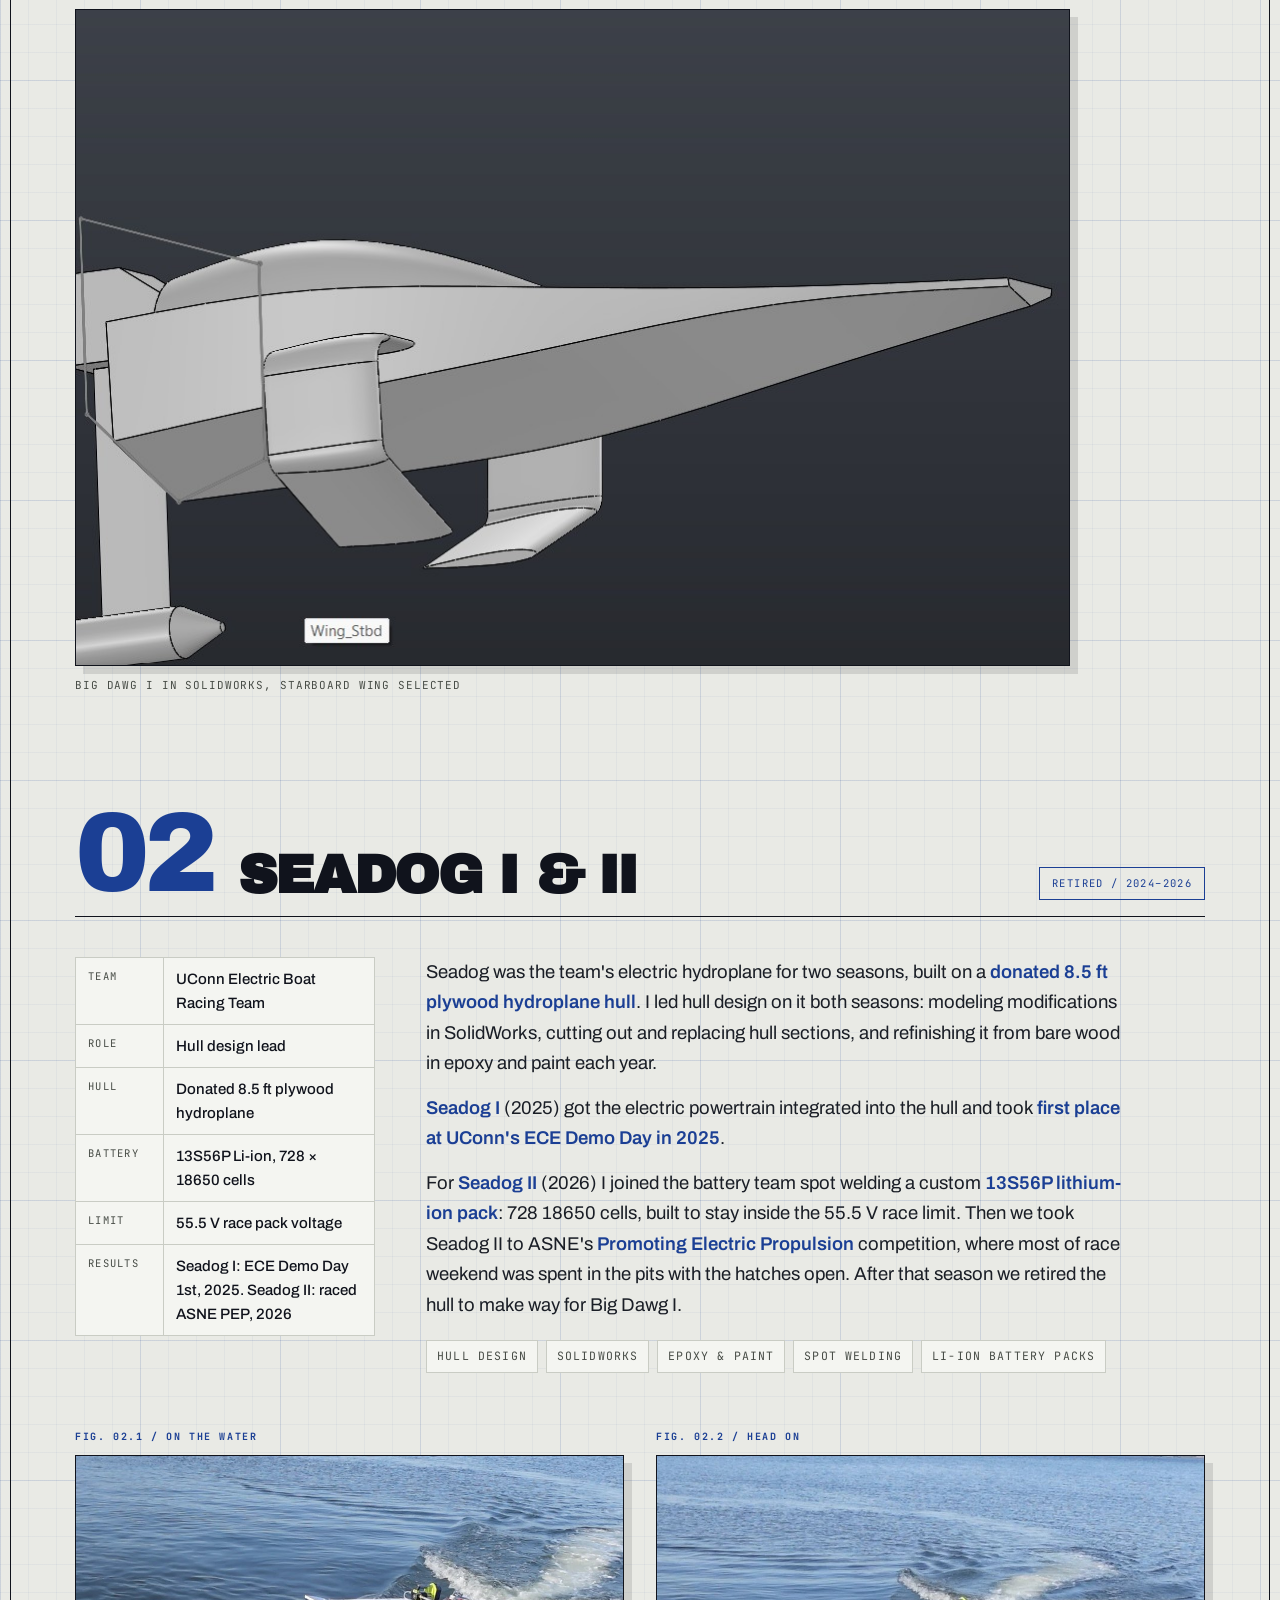
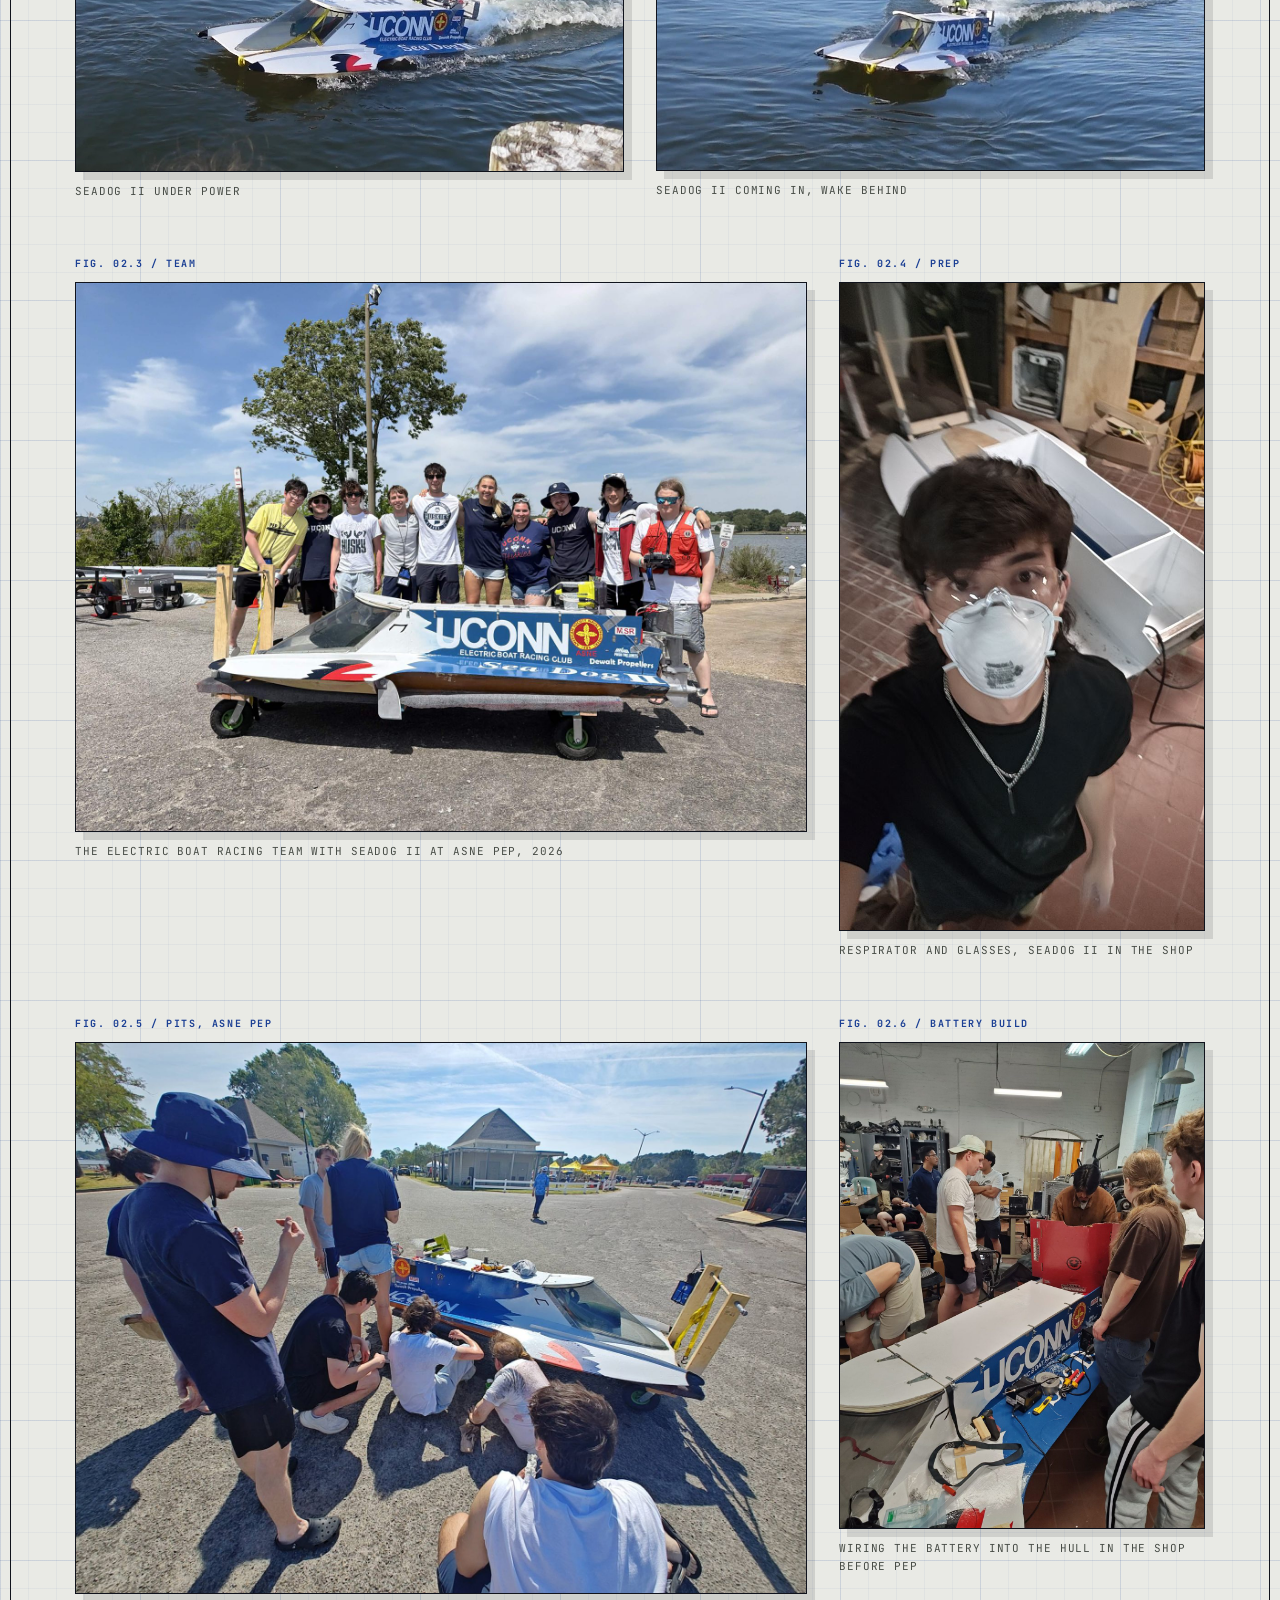
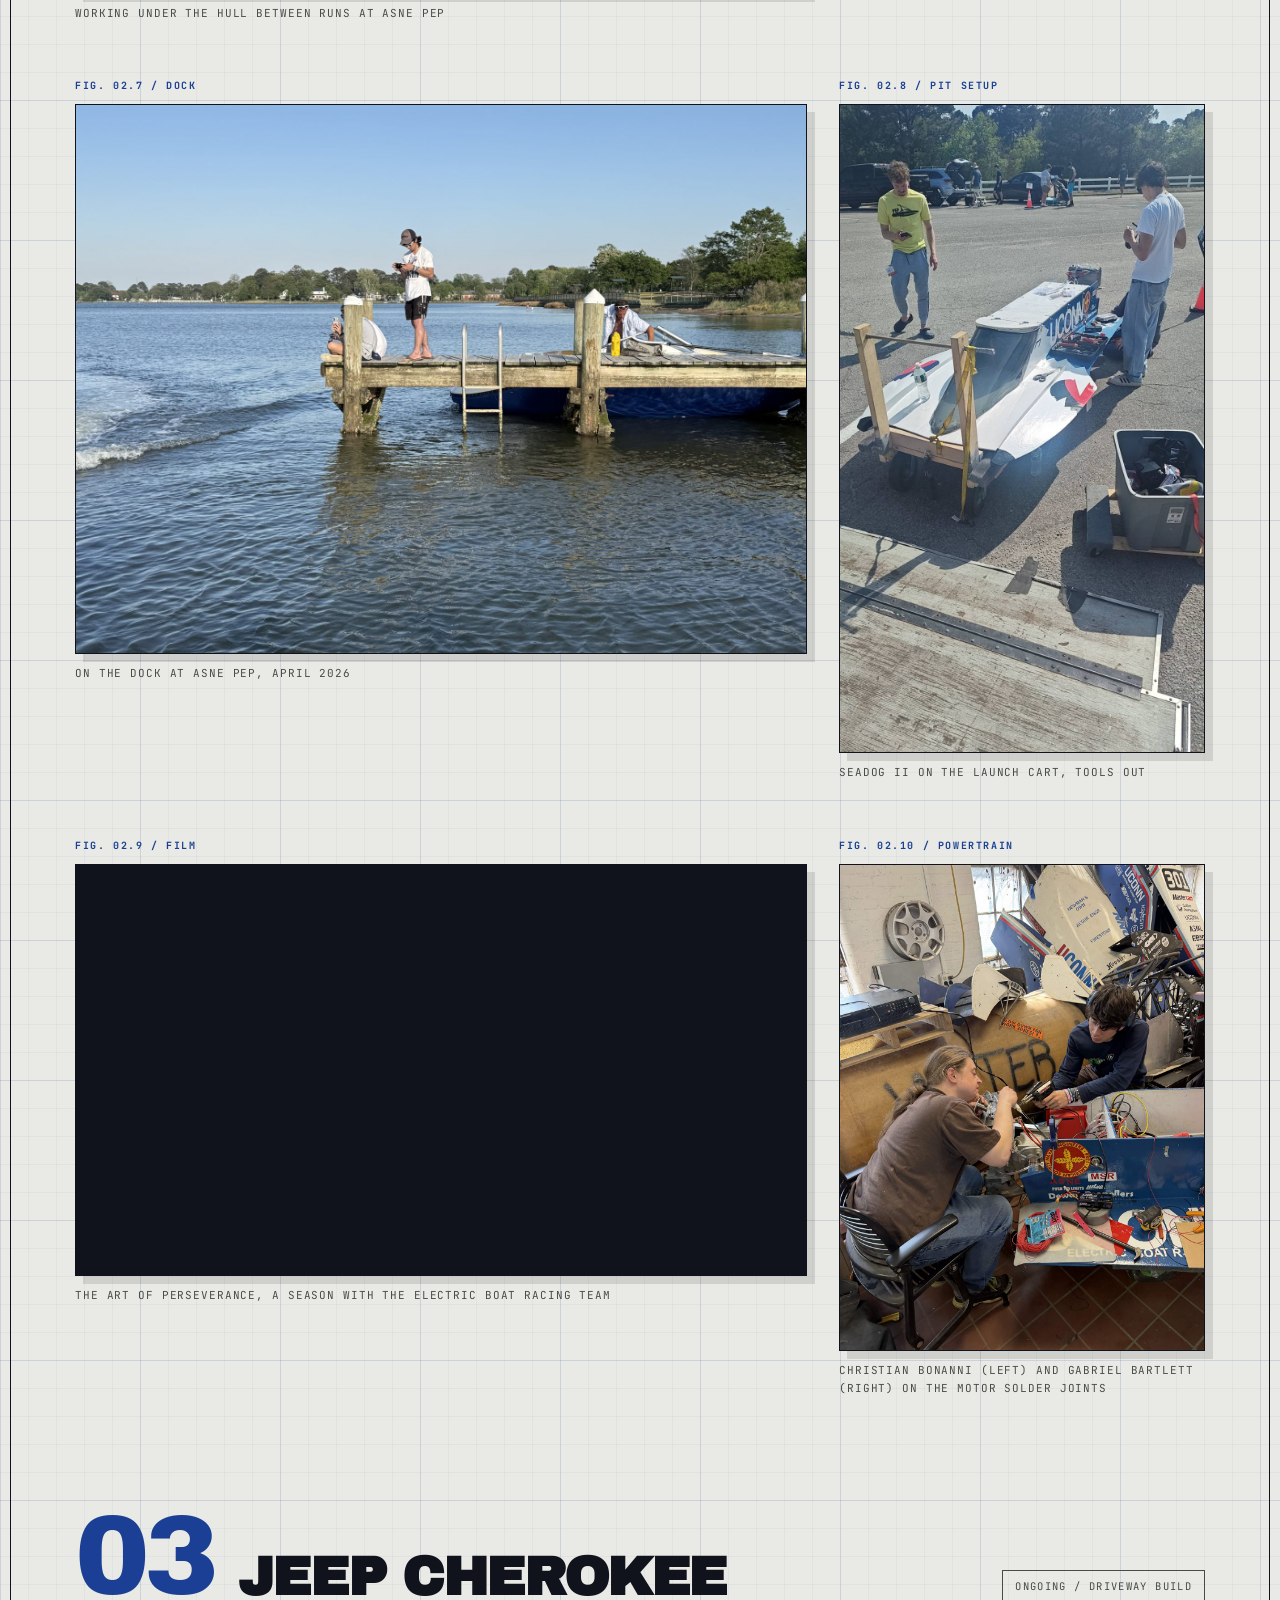
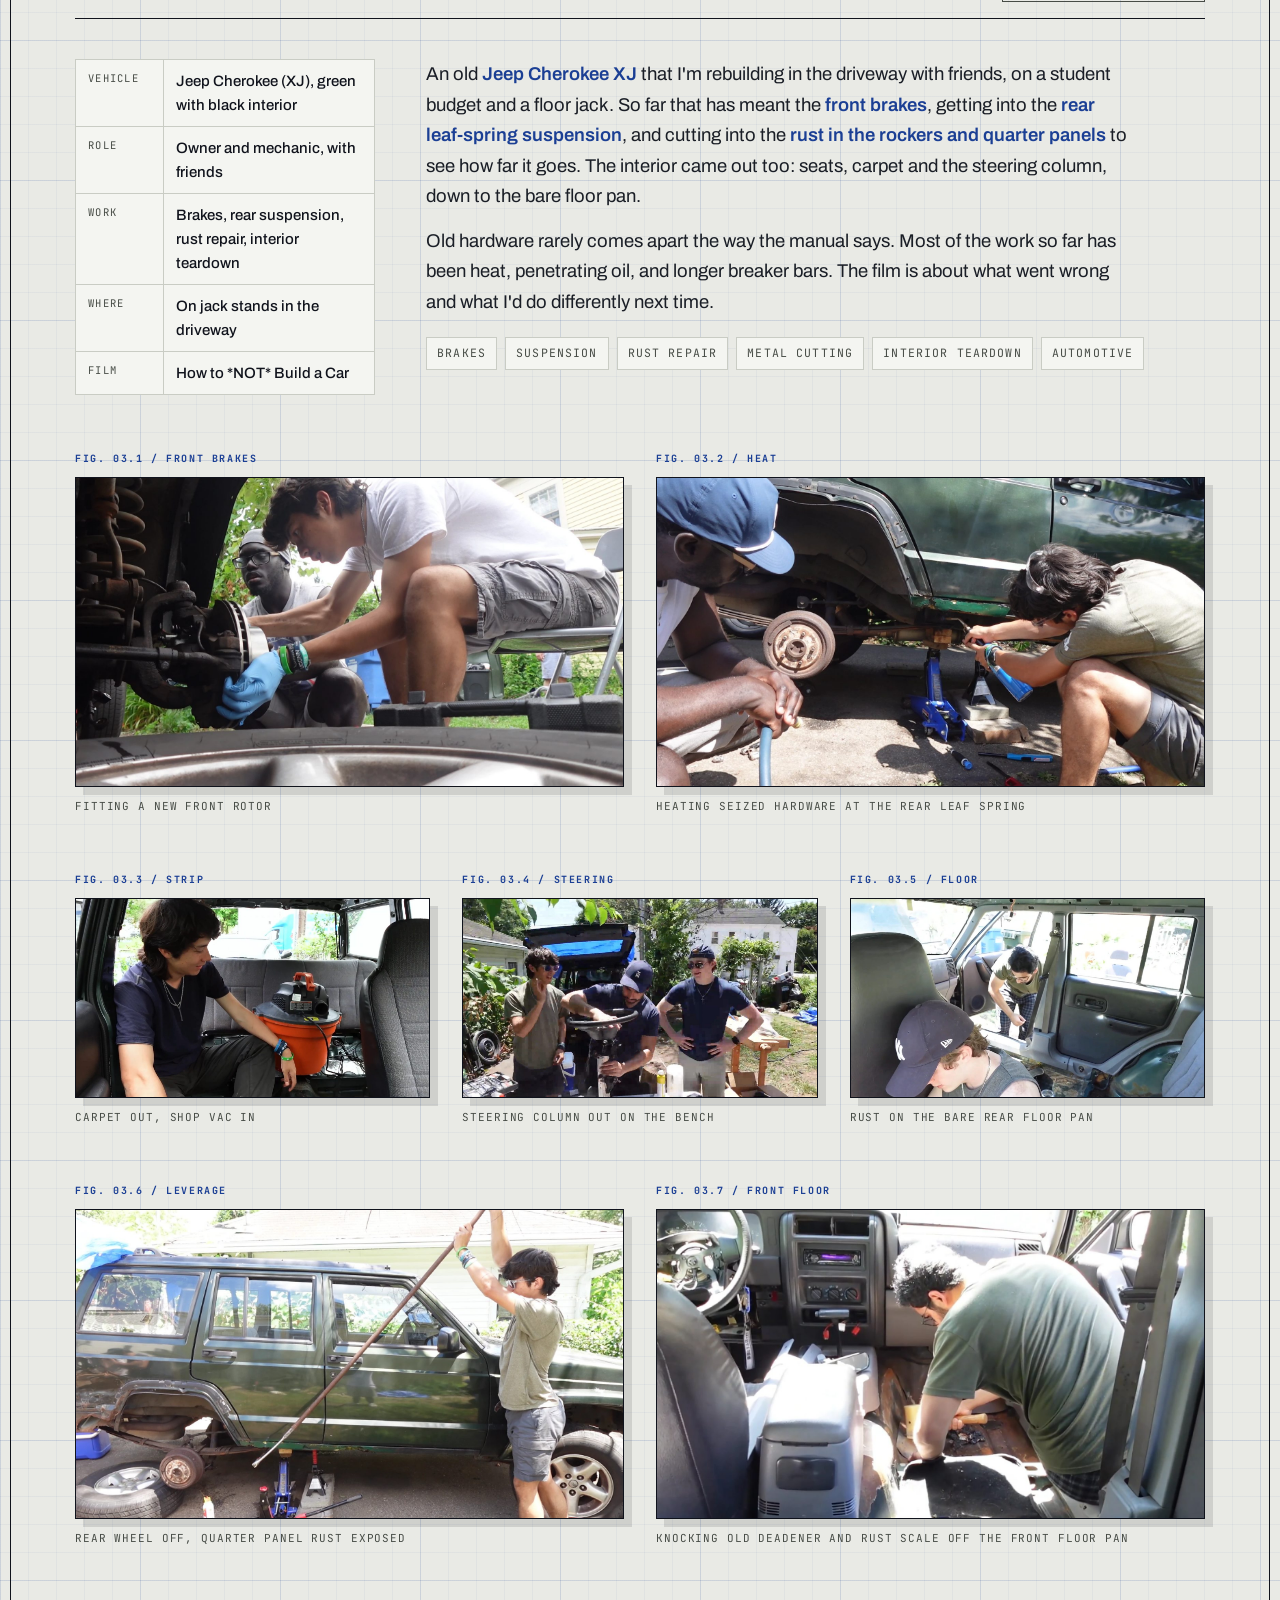
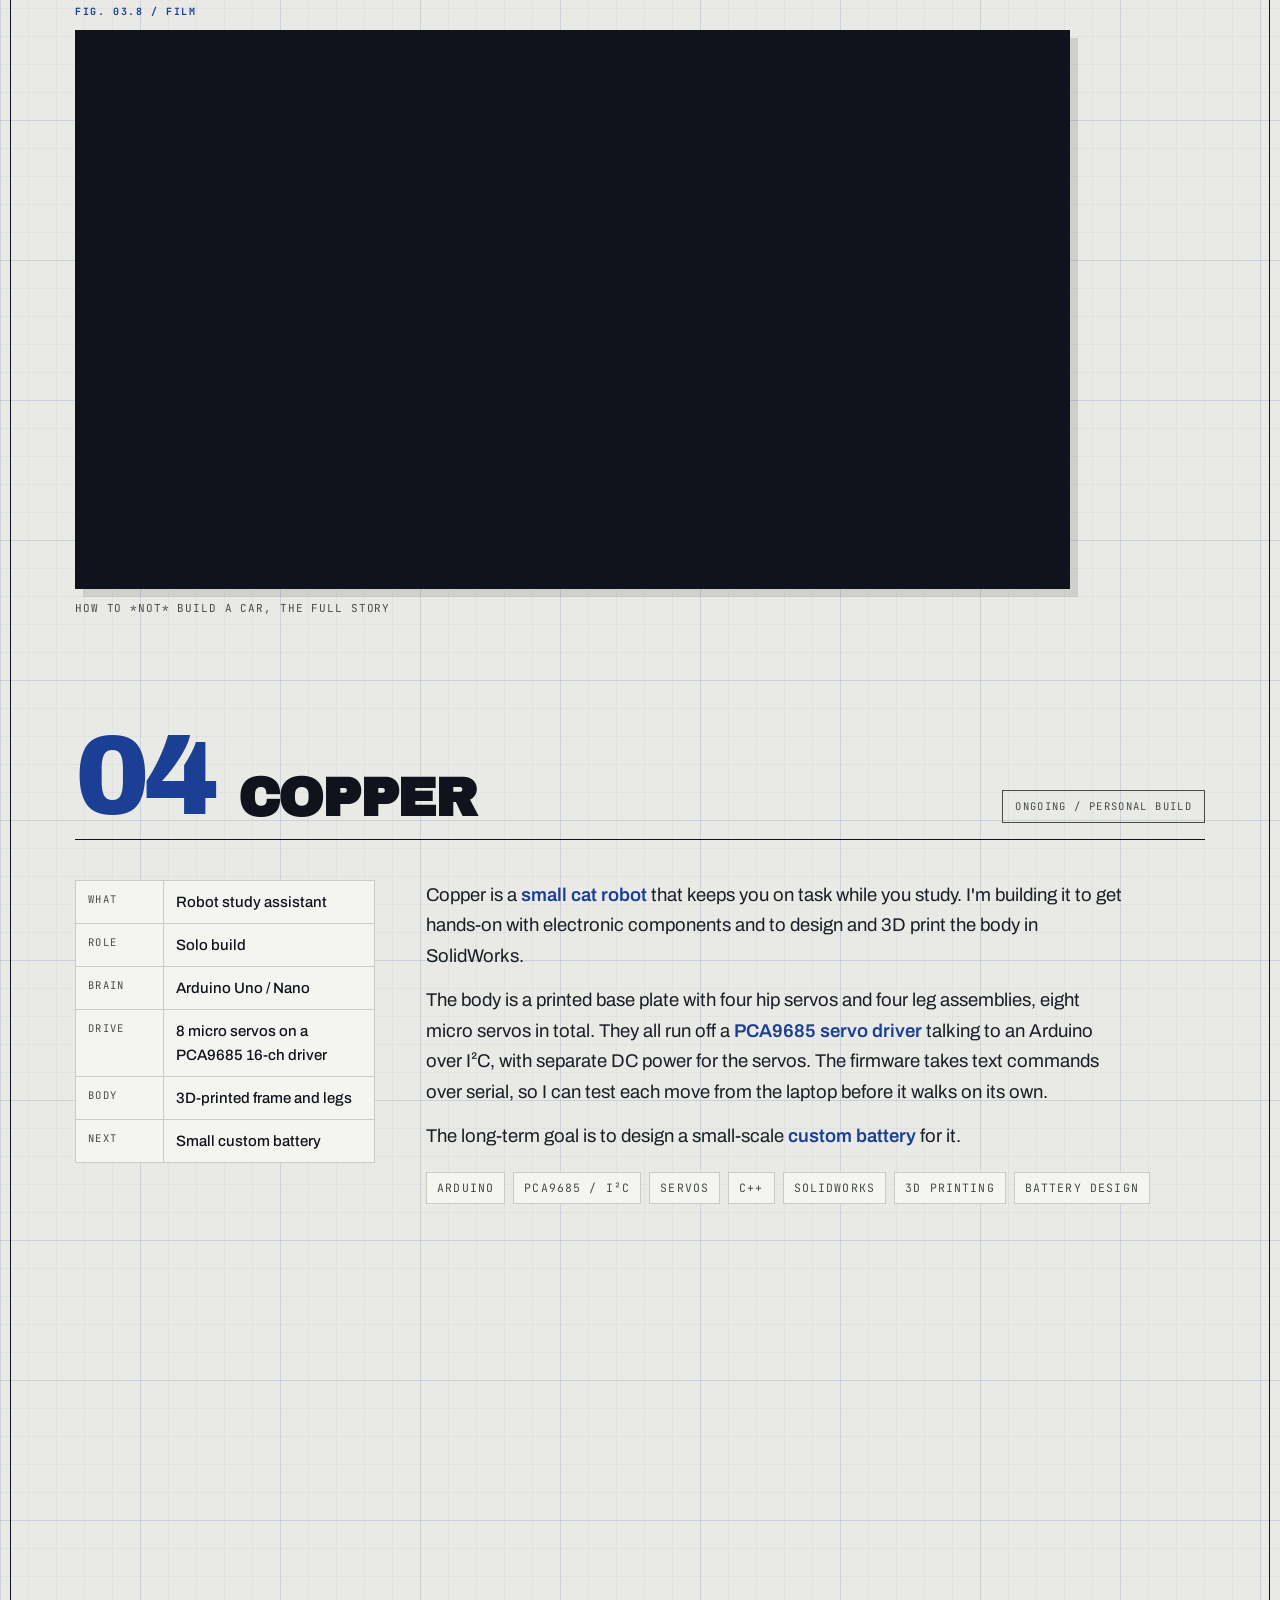
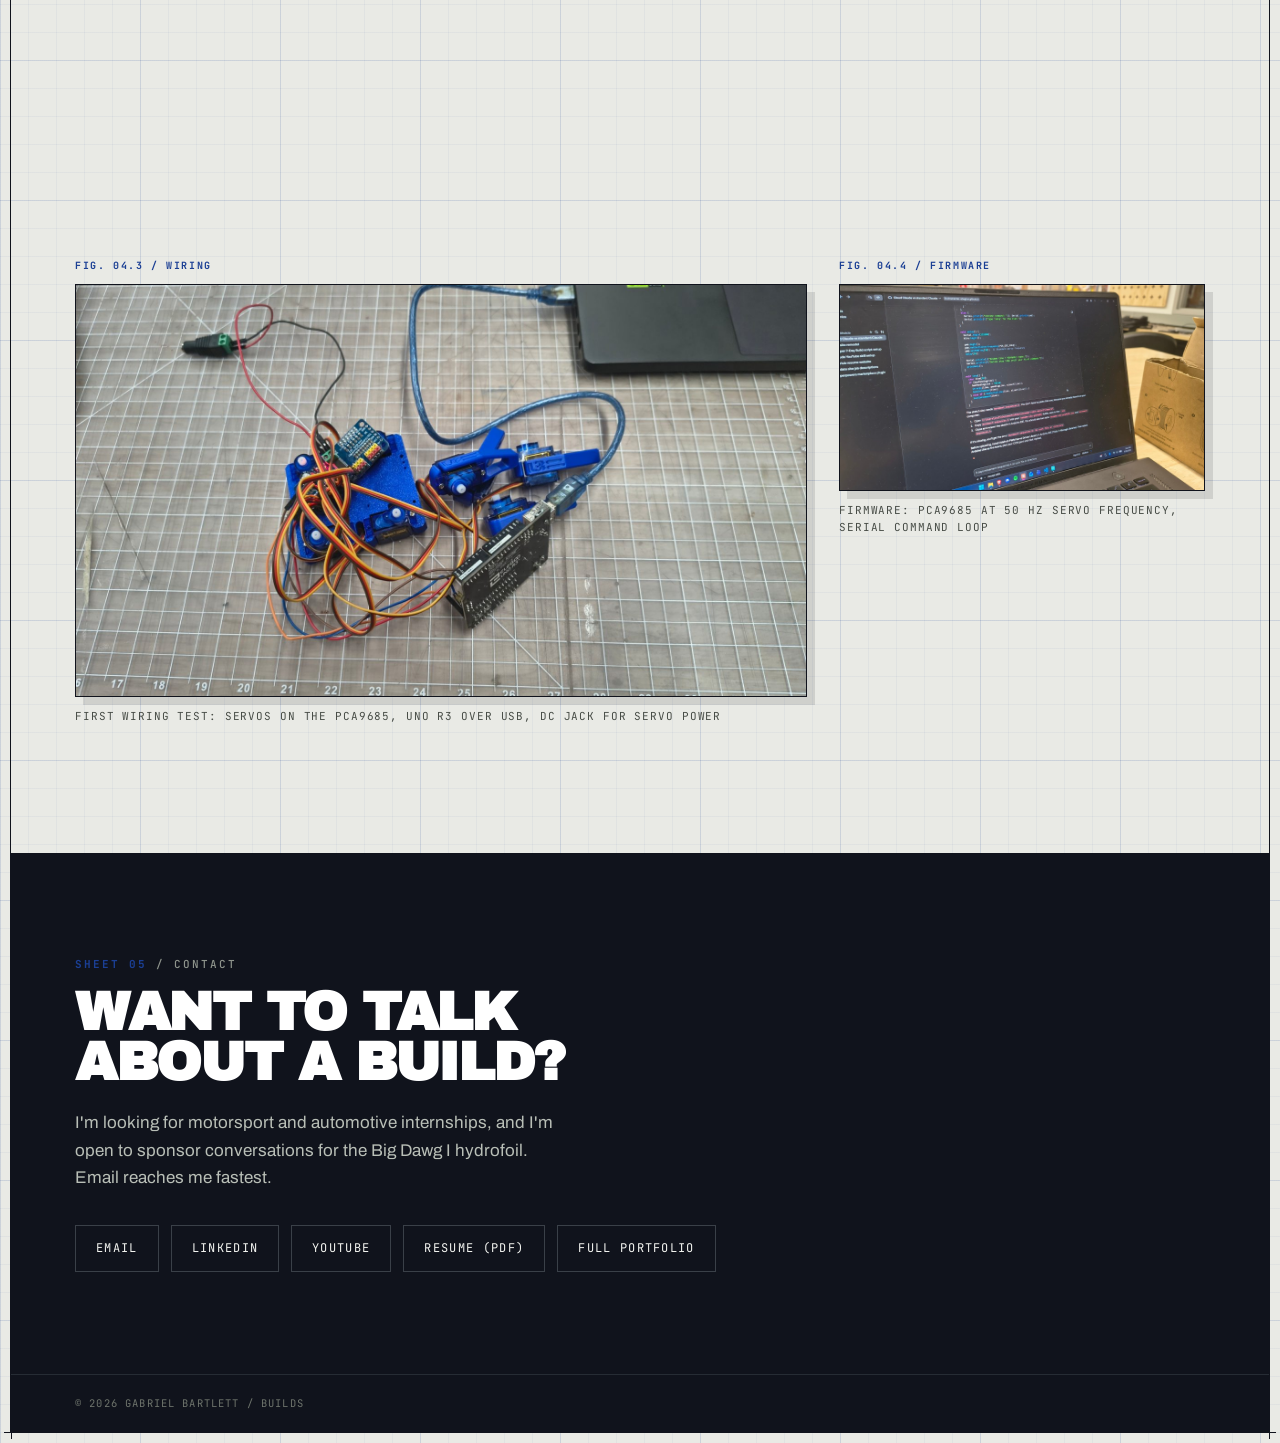
==== commit 8e013419: "Soften background grid and improve text readability Halve the grid line opacity on both pages and da" ====
--- a/gabrielbartlett/index.html
+++ b/gabrielbartlett/index.html
@@ -13,13 +13,13 @@
   --paper:#E9EAE5;
   --paper-2:#F4F5F1;
   --ink:#10131C;
-  --ink-soft:#5C6159;
+  --ink-soft:#474C46;
   --line:#C9CCC4;
   --blue:#1B3F94;
   --sky:#79B4E8;
   --red:#C4271F;
-  --grid:rgba(27,63,148,.09);
-  --grid-strong:rgba(27,63,148,.20);
+  --grid:rgba(27,63,148,.045);
+  --grid-strong:rgba(27,63,148,.10);
   --pad:clamp(20px,5vw,72px);
 }
 *{box-sizing:border-box;margin:0;padding:0}
@@ -34,7 +34,7 @@
   background-size:140px 140px,140px 140px,28px 28px,28px 28px;
   color:var(--ink);
   font-family:"Archivo",system-ui,sans-serif;
-  font-size:17px;line-height:1.55;
+  font-size:17px;line-height:1.6;
   -webkit-font-smoothing:antialiased;
 }
 a{color:inherit}
@@ -70,7 +70,7 @@
 .hero .wrap{max-width:1400px;margin:0 auto}
 h1{font-family:"Archivo Black",sans-serif;font-size:clamp(2.6rem,8vw,7.2rem);line-height:.88;letter-spacing:-.035em;text-transform:uppercase;margin-top:clamp(18px,3vw,28px)}
 h1 .hl{color:var(--blue)}
-.lede{margin-top:clamp(20px,3vw,32px);max-width:52ch;font-size:clamp(16px,2vw,19px);color:#2A2E36}
+.lede{margin-top:clamp(20px,3vw,32px);max-width:52ch;font-size:clamp(17px,2vw,19px);color:#1A1E26}
 
 .hero-grid{display:grid;grid-template-columns:minmax(0,1fr) minmax(0,380px);gap:clamp(28px,5vw,64px);align-items:end}
 .logo-frame{background:#fff;border:1.5px solid var(--ink);box-shadow:8px 8px 0 rgba(16,19,28,.12);padding:clamp(14px,2vw,24px);line-height:0}
@@ -81,7 +81,7 @@
 .parts-wrap{padding:0 var(--pad)}
 .parts{max-width:1400px;margin:0 auto;width:100%;border-collapse:collapse;background:var(--paper-2);border:1.5px solid var(--ink);box-shadow:8px 8px 0 rgba(16,19,28,.12)}
 .parts caption{text-align:left;font-family:"JetBrains Mono",monospace;font-size:10px;font-weight:700;letter-spacing:.16em;text-transform:uppercase;color:var(--blue);padding-bottom:10px}
-.parts th{font-size:10px;letter-spacing:.14em;text-transform:uppercase;color:var(--ink-soft);font-weight:500;text-align:left;padding:10px 16px;border-bottom:1.5px solid var(--ink)}
+.parts th{font-size:11px;letter-spacing:.14em;text-transform:uppercase;color:var(--ink-soft);font-weight:500;text-align:left;padding:10px 16px;border-bottom:1.5px solid var(--ink)}
 .parts td{padding:14px 16px;border-top:1px solid var(--line);vertical-align:baseline}
 .parts td.c{font-size:12px;letter-spacing:.08em;color:var(--ink-soft);white-space:nowrap}
 .parts td.c.no{color:var(--blue);font-weight:700}
@@ -107,13 +107,13 @@
 .specs{border:1px solid var(--line);background:var(--paper-2);align-self:start}
 .specs div{display:grid;grid-template-columns:88px 1fr;border-top:1px solid var(--line)}
 .specs div:first-child{border-top:none}
-.specs dt{font-size:9.5px;letter-spacing:.12em;text-transform:uppercase;color:var(--ink-soft);padding:10px 12px;border-right:1px solid var(--line)}
-.specs dd{font-size:14px;padding:9px 12px;font-weight:500}
-.write p{max-width:64ch;color:#2A2E36;font-size:clamp(16px,1.8vw,18px)}
+.specs dt{font-size:10.5px;letter-spacing:.12em;text-transform:uppercase;color:var(--ink-soft);padding:10px 12px;border-right:1px solid var(--line)}
+.specs dd{font-size:15px;padding:9px 12px;font-weight:500;color:var(--ink)}
+.write p{max-width:64ch;color:#1A1E26;font-size:clamp(17px,1.8vw,18.5px);line-height:1.65}
 .write p + p{margin-top:14px}
 .write b{color:var(--blue);font-weight:600}
 .tags{display:flex;flex-wrap:wrap;gap:8px;margin-top:20px}
-.tag{font-size:10.5px;letter-spacing:.1em;text-transform:uppercase;color:var(--ink-soft);background:var(--paper-2);border:1px solid var(--line);padding:6px 10px}
+.tag{font-size:11.5px;letter-spacing:.1em;text-transform:uppercase;color:var(--ink-soft);background:var(--paper-2);border:1px solid var(--line);padding:6px 10px}
 
 /* figures */
 .figs{display:grid;gap:clamp(18px,2.6vw,32px);margin-top:clamp(30px,4vw,48px)}
@@ -126,7 +126,7 @@
 .frame img{width:100%;height:auto;display:block}
 .frame.video{position:relative;aspect-ratio:16/9;background:var(--ink)}
 .frame.video iframe{position:absolute;inset:0;width:100%;height:100%;border:0}
-figcaption{margin-top:11px;font-size:9.5px;letter-spacing:.1em;text-transform:uppercase;color:var(--ink-soft)}
+figcaption{margin-top:11px;font-size:11px;letter-spacing:.08em;text-transform:uppercase;color:var(--ink-soft)}
 /* empty drawing frame for photos not added yet */
 .frame.empty{aspect-ratio:16/9;line-height:1.4;display:flex;align-items:center;justify-content:center;
   background:
